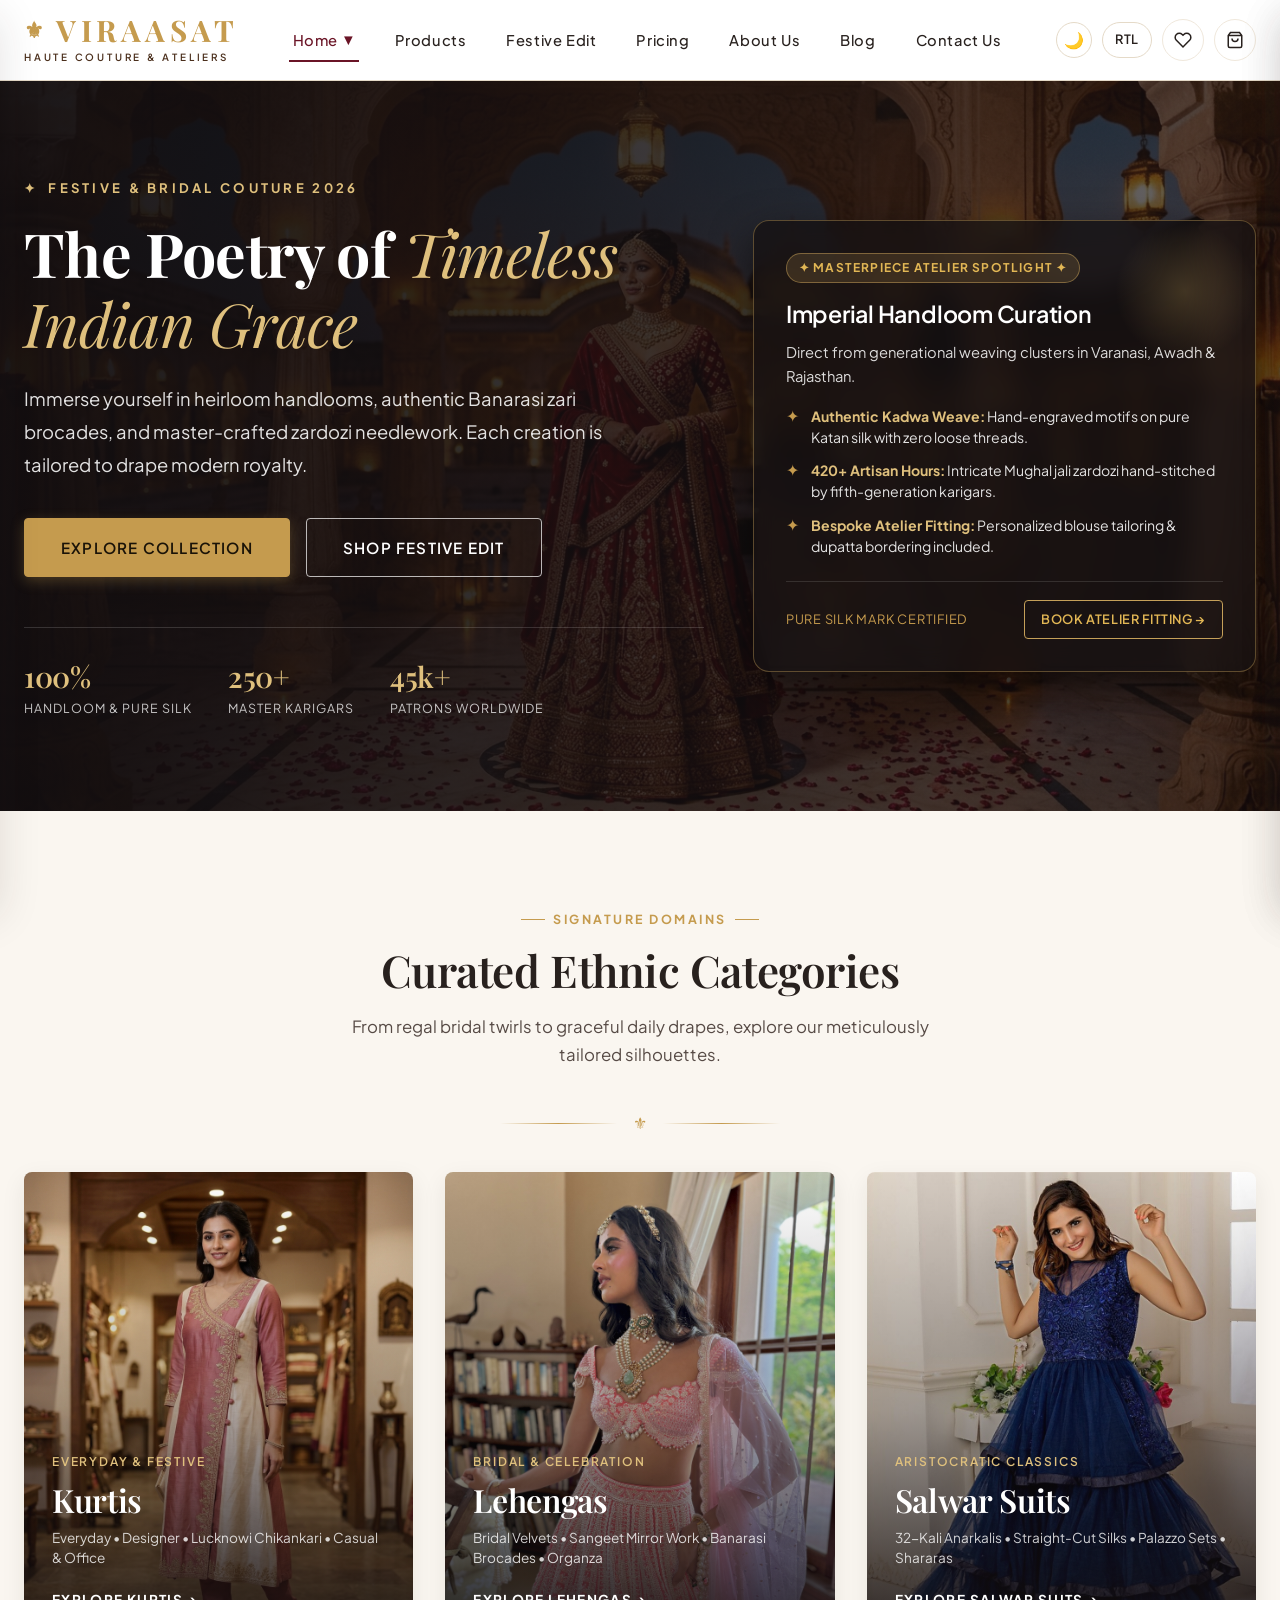
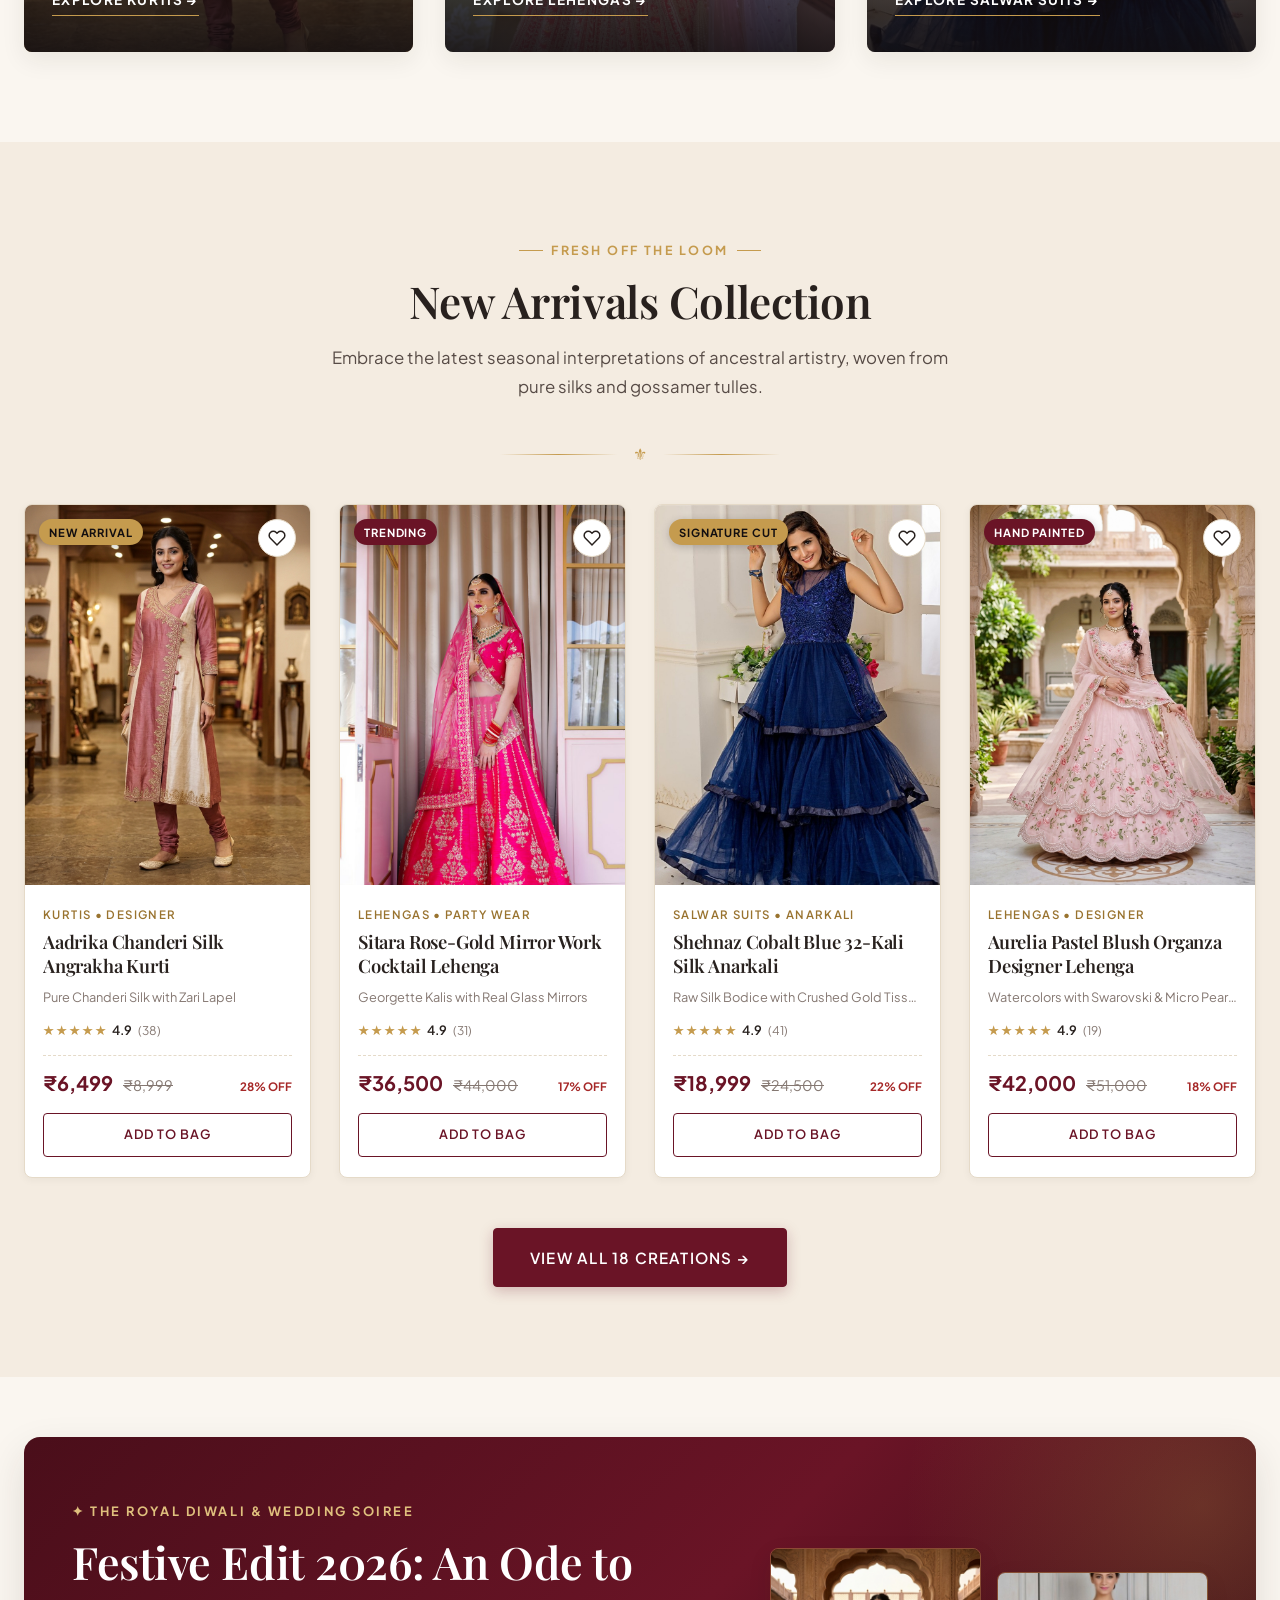
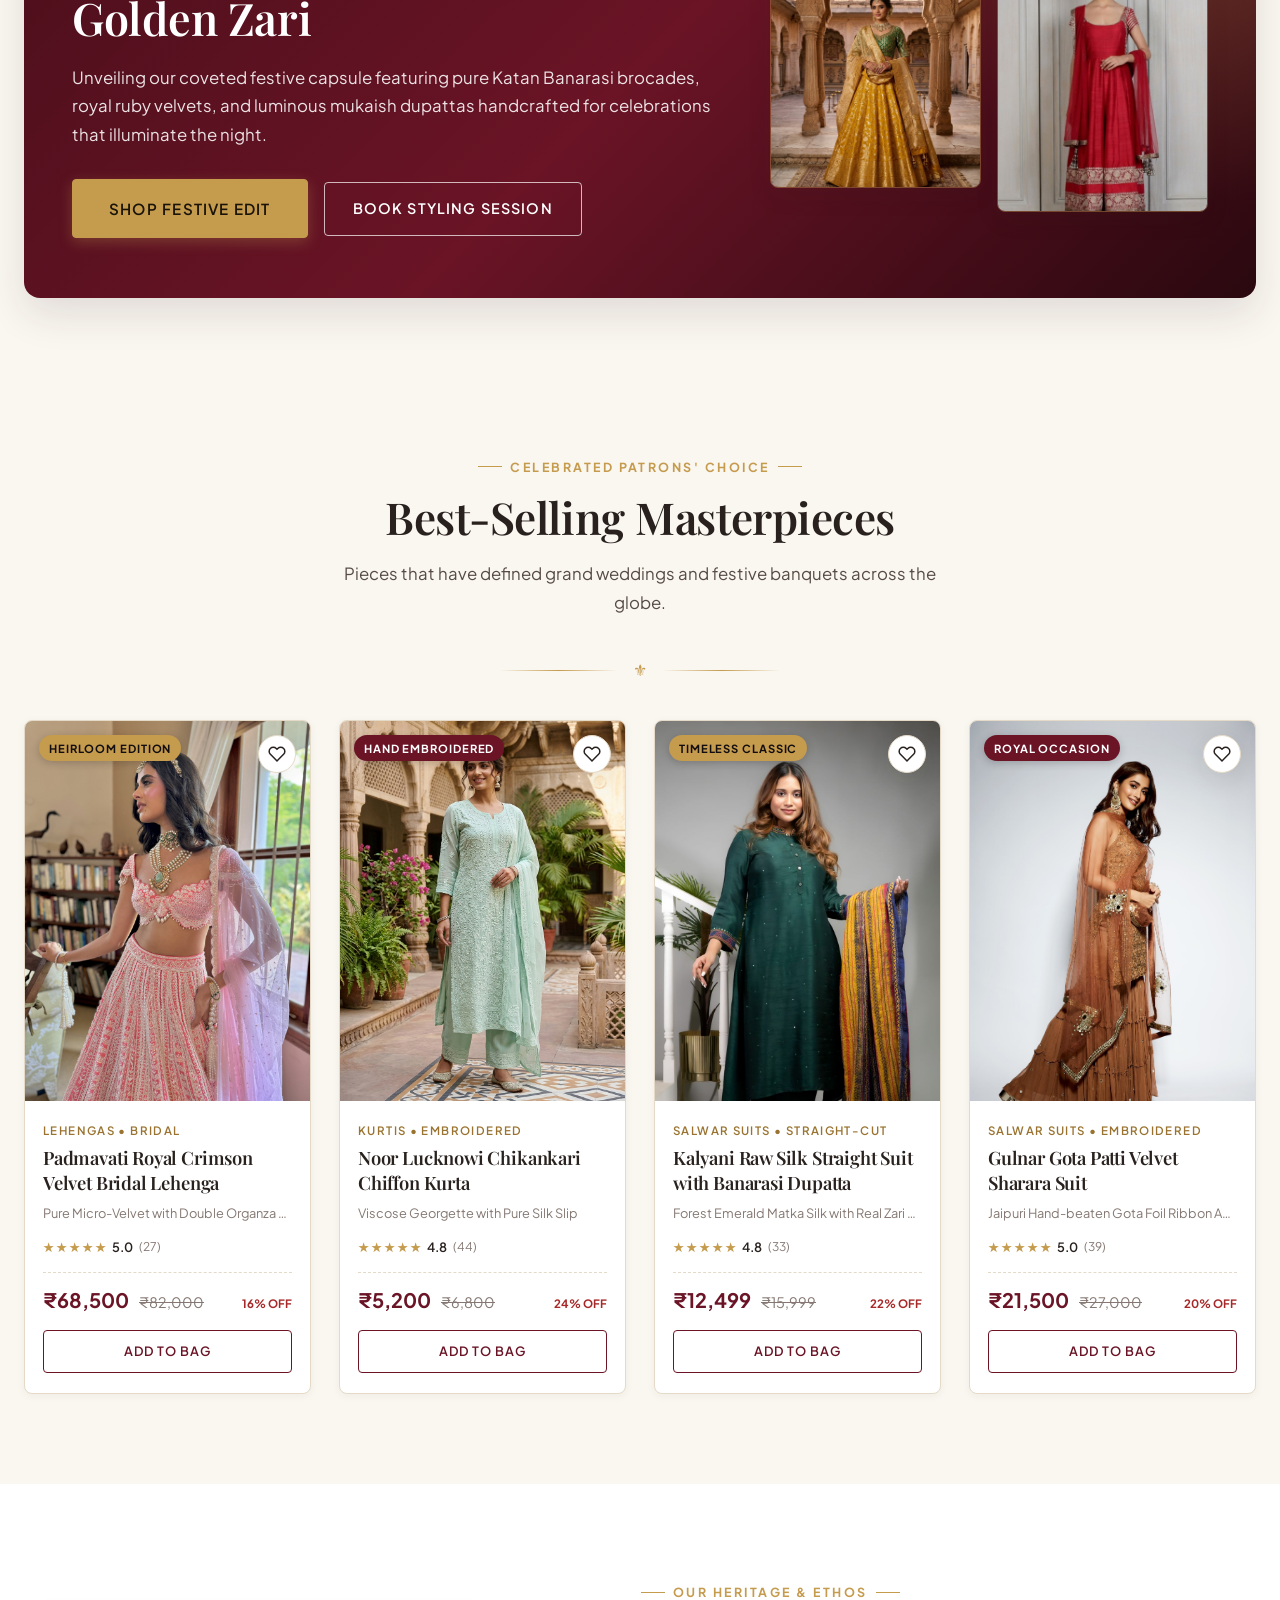
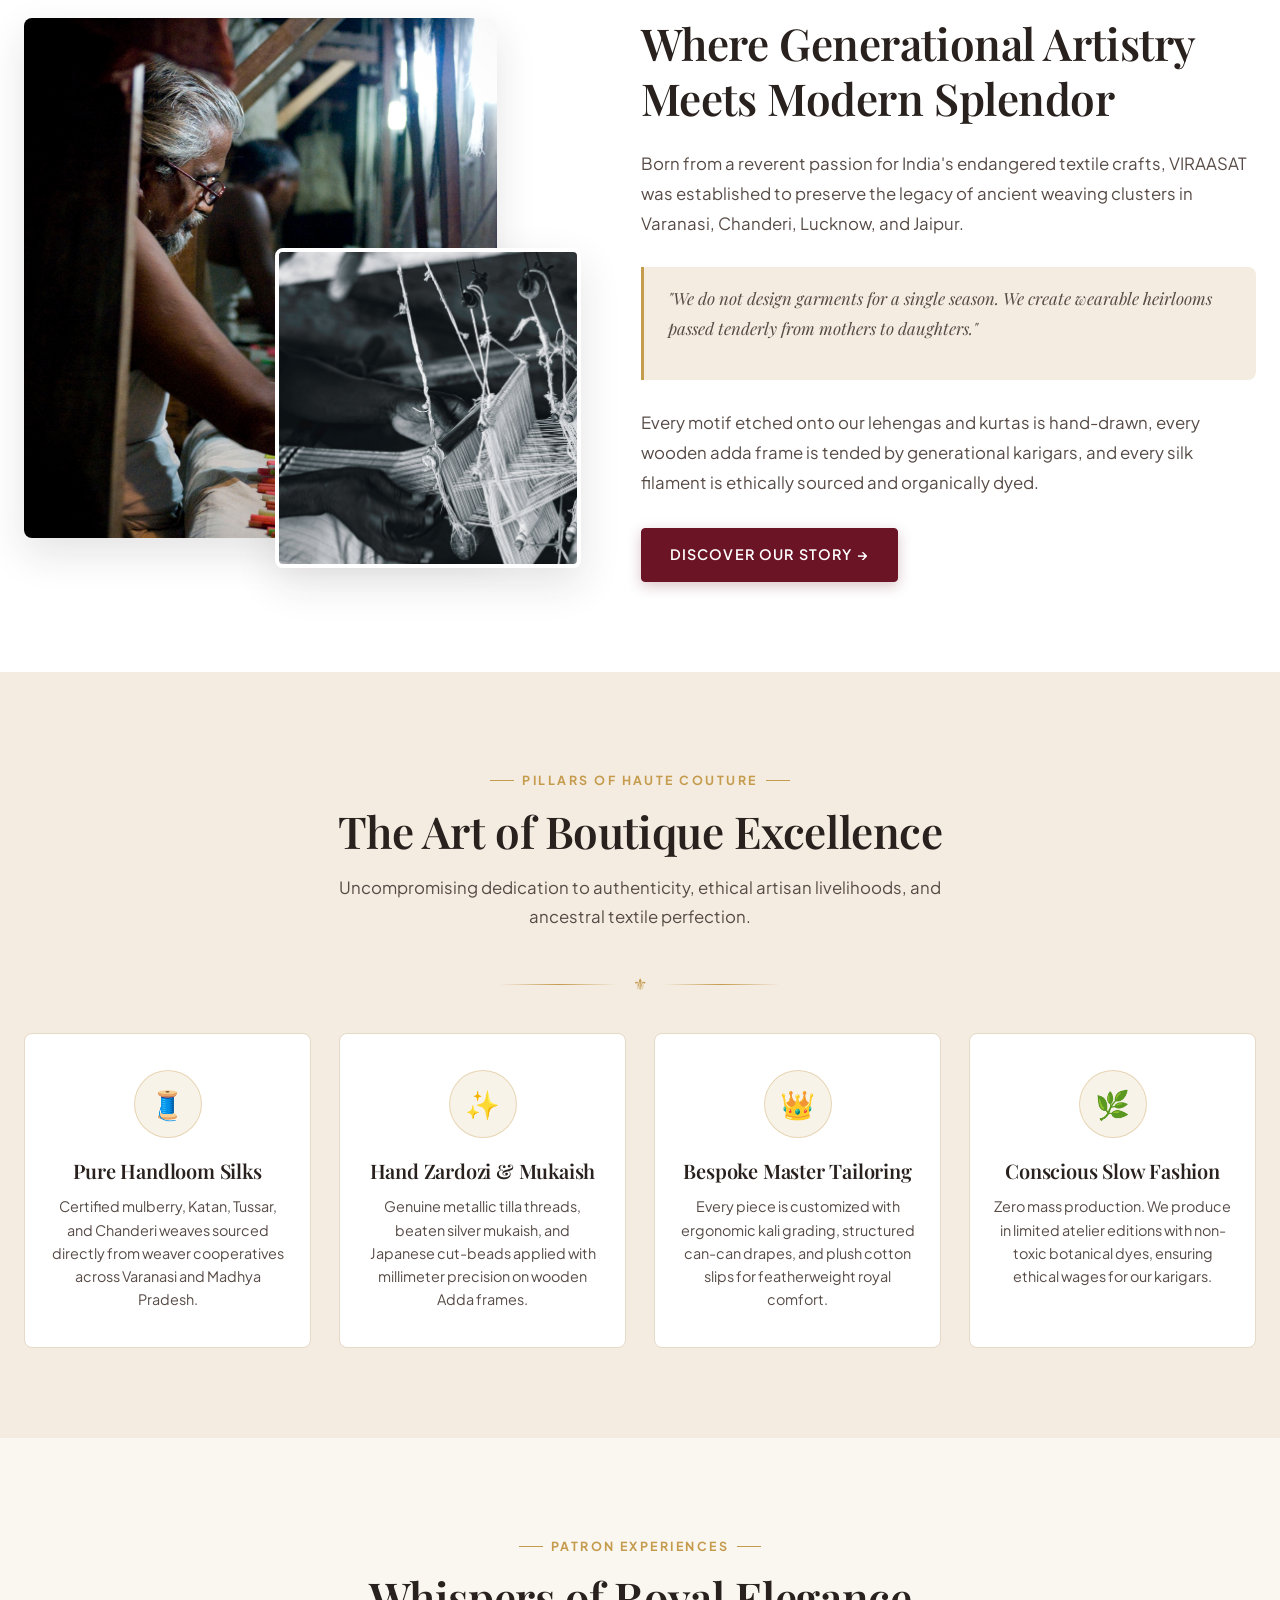
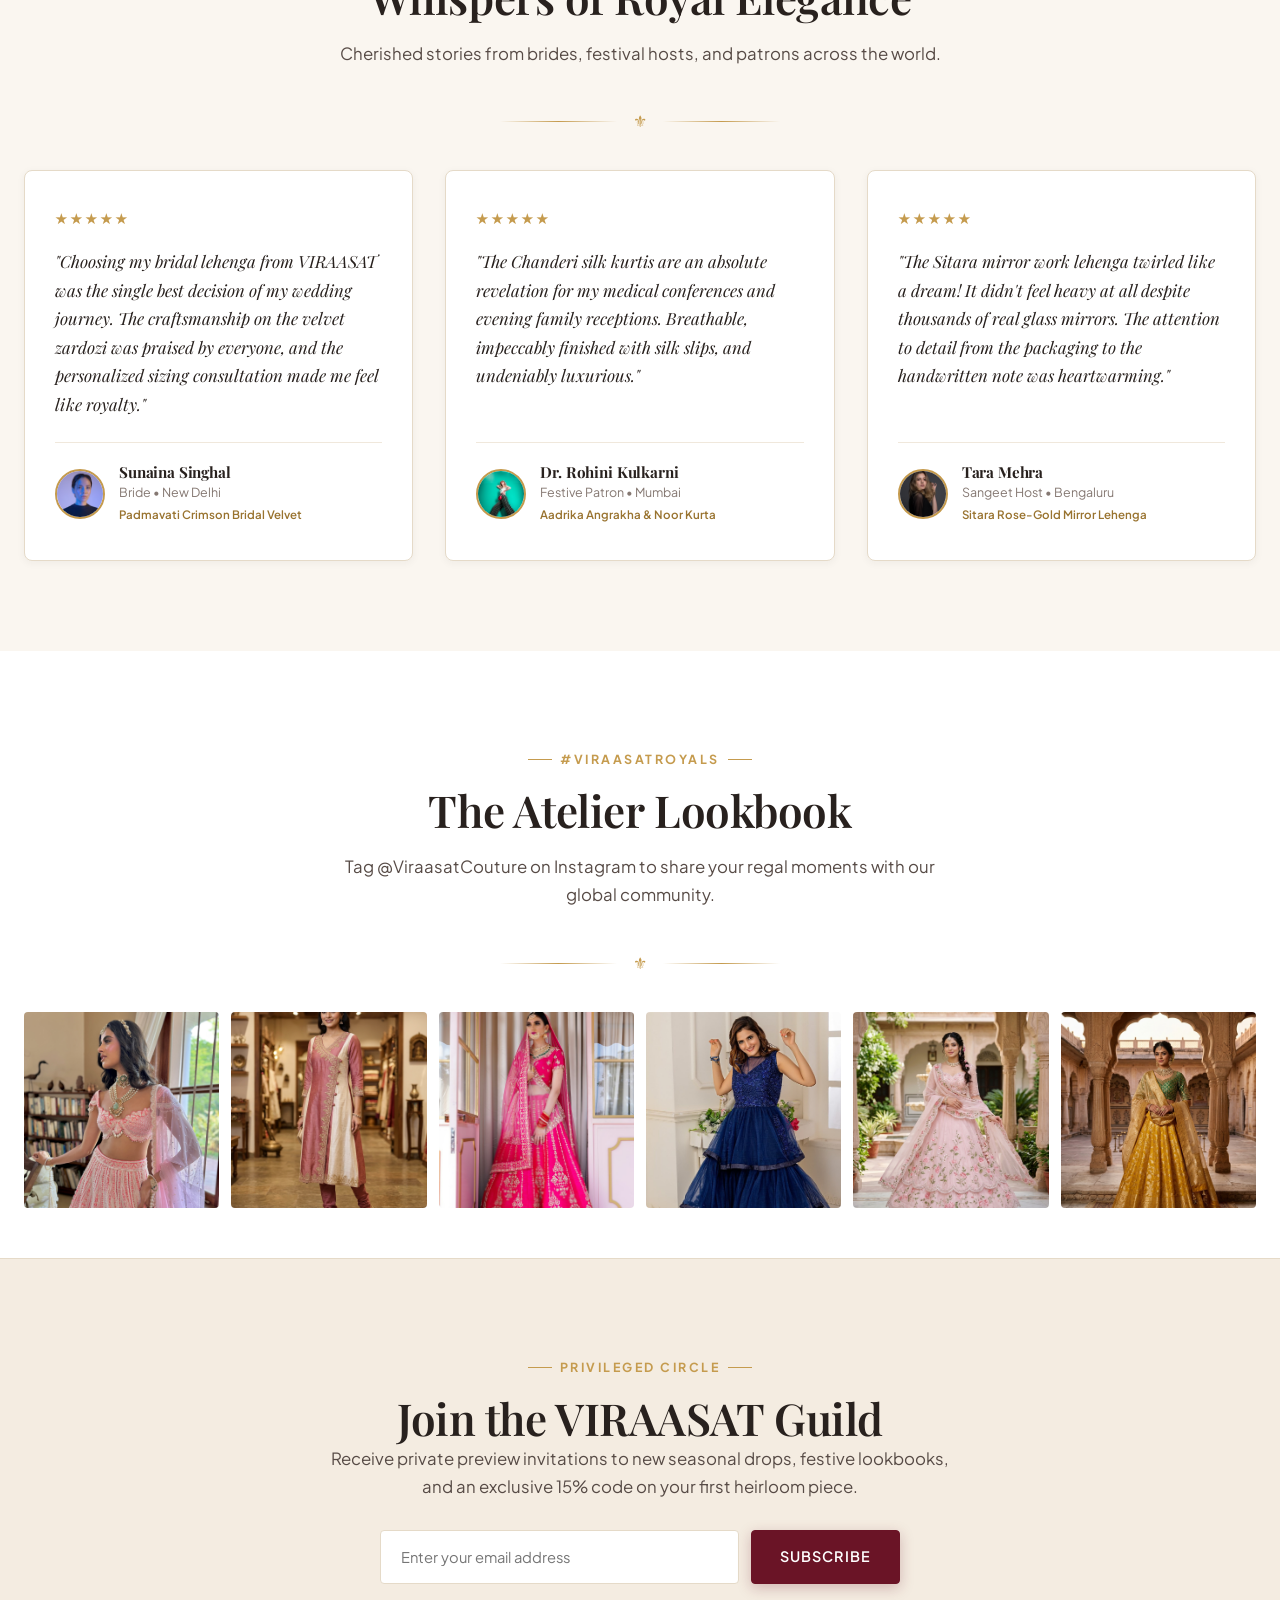
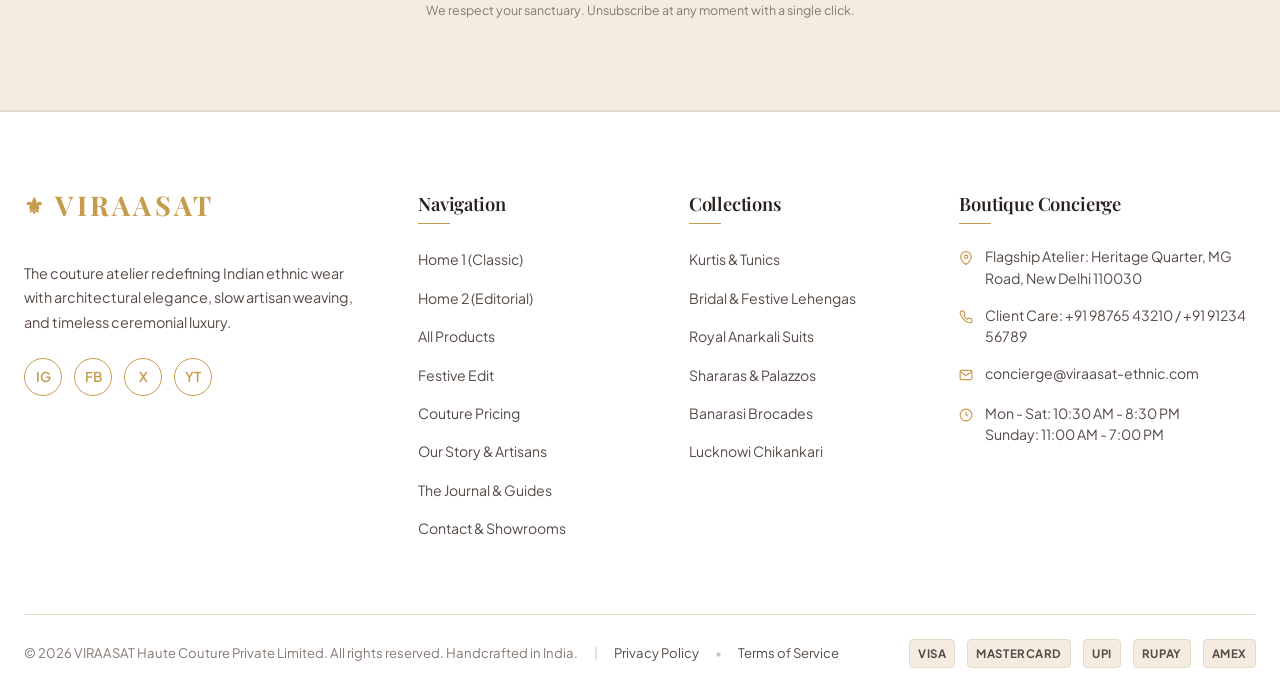
==== index.html @ 68622049 "Initial commit" ====
<!DOCTYPE html>
<html lang="en" dir="ltr" data-theme="light">
<head>
  <meta charset="UTF-8">
  <meta name="viewport" content="width=device-width, initial-scale=1.0">
  <meta name="description" content="VIRAASAT - Luxury Women's Ethnic Wear Boutique specializing in handcrafted lehengas, pure silk kurtis, and regal anarkali salwar suits.">
  <title>VIRAASAT | Haute Couture & Women's Ethnic Wear Boutique</title>
  <link rel="icon" type="image/svg+xml" href="images/favicon.svg">
  <link rel="stylesheet" href="css/style.css">
</head>
<body>

<!-- Main Navigation Header -->
  <header class="site-header">
    <div class="container">
      <nav class="navbar" aria-label="Main Navigation">
        <!-- Brand Logo -->
        <a href="index.html" class="brand-logo">
          <span class="brand-title"><span class="brand-symbol">⚜</span> VIRAASAT</span>
          <span class="brand-subtitle">Haute Couture &amp; Ateliers</span>
        </a>

        <!-- Main Navigation Links (Home is the ONLY dropdown) -->
        <ul class="nav-menu">
          <li class="nav-item dropdown">
            <a href="index.html" class="nav-link active">
              Home <span class="nav-chevron">▼</span>
            </a>
            <div class="nav-dropdown">
              <a href="index.html" class="dropdown-link active">
                <span>Home 1</span>
                <span class="dropdown-badge">Classic</span>
              </a>
              <a href="home-2.html" class="dropdown-link">
                <span>Home 2</span>
                <span class="dropdown-badge">Editorial</span>
              </a>
            </div>
          </li>
          <li class="nav-item">
            <a href="products.html" class="nav-link">Products</a>
          </li>
          <li class="nav-item">
            <a href="festive-edit.html" class="nav-link">Festive Edit</a>
          </li>
          <li class="nav-item">
            <a href="pricing.html" class="nav-link">Pricing</a>
          </li>
          <li class="nav-item">
            <a href="about.html" class="nav-link">About Us</a>
          </li>
          <li class="nav-item">
            <a href="blog.html" class="nav-link">Blog</a>
          </li>
          <li class="nav-item">
            <a href="contact.html" class="nav-link">Contact Us</a>
          </li>
        </ul>

        <!-- Header Action Utilities -->
        <div class="header-actions">
          <!-- Theme Toggle -->
          <button class="mode-toggle-btn" aria-label="Toggle Theme"><span>🌙</span></button>
          
          <!-- RTL Toggle -->
          <button class="rtl-toggle-btn" aria-label="Toggle Direction"><span class="btn-text">RTL</span></button>

          <!-- Search Icon Button -->

          <!-- Wishlist Icon Button with Badge -->
          <button class="action-btn wishlist-toggle-btn" aria-label="Wishlist">
            <svg width="18" height="18" viewBox="0 0 24 24" fill="none" stroke="currentColor" stroke-width="2">
              <path d="M20.84 4.61a5.5 5.5 0 0 0-7.78 0L12 5.67l-1.06-1.06a5.5 5.5 0 0 0-7.78 7.78l1.06 1.06L12 21.23l7.78-7.78 1.06-1.06a5.5 5.5 0 0 0 0-7.78z"></path>
            </svg>
            <span class="badge-count wishlist-badge" style="display:none;">0</span>
          </button>

          <!-- Shopping Bag Icon Button with Badge -->
          <button class="action-btn cart-toggle-btn" aria-label="Shopping Bag">
            <svg width="18" height="18" viewBox="0 0 24 24" fill="none" stroke="currentColor" stroke-width="2">
              <path d="M6 2L3 6v14a2 2 0 0 0 2 2h14a2 2 0 0 0 2-2V6l-3-4z"></path>
              <line x1="3" y1="6" x2="21" y2="6"></line>
              <path d="M16 10a4 4 0 0 1-8 0"></path>
            </svg>
            <span class="badge-count cart-badge" style="display:none;">0</span>
          </button>

          <!-- Mobile Hamburger Menu Button -->
          <button class="hamburger-btn" aria-label="Toggle Navigation Menu">
            <span></span>
            <span></span>
            <span></span>
          </button>
        </div>
      </nav>
    </div>

    <!-- Slide-Down Search Overlay -->
    <div class="search-overlay">
      <div class="container">
        <form class="search-form-inner">
          <span class="search-icon-inside">🔍</span>
          <input type="text" class="search-input-field" placeholder="Search kurtis, bridal lehengas, pure Banarasi silks, velvet suits..." aria-label="Search query">
          <button type="button" class="search-close-btn" aria-label="Close search">✕</button>
        </form>
      </div>
    </div>
  </header>

  <!-- Main Content -->
  <main>
    <!-- Section 1: Hero Section (Main Boutique Opulence) -->
    <section class="hero-home1">
      <img src="images/hero_boutique.jpg" alt="Royal Indian Ethnic Couture" class="hero-home1-bg">
      <div class="hero-home1-overlay"></div>
      
      <div class="container">
        <div class="hero-home1-grid">
          
          <!-- Left Column: Primary Headline & Actions -->
          <div class="hero-content-box">
            <div class="hero-subtitle-tag">
              <span>✦</span> Festive &amp; Bridal Couture 2026
            </div>
            <h1 class="hero-title">
              The Poetry of <em>Timeless Indian Grace</em>
            </h1>
            <p class="hero-description">
              Immerse yourself in heirloom handlooms, authentic Banarasi zari brocades, and master-crafted zardozi needlework. Each creation is tailored to drape modern royalty.
            </p>
            <div class="btn-group">
              <a href="products.html" class="btn btn-gold btn-lg">Explore Collection</a>
              <a href="festive-edit.html" class="btn btn-outline-white btn-lg">Shop Festive Edit</a>
            </div>

            <!-- Luxury Brand Stats Row -->
            <div class="hero-stats-row">
              <div class="hero-stat-item">
                <h4>100%</h4>
                <p>Handloom &amp; Pure Silk</p>
              </div>
              <div class="hero-stat-item">
                <h4>250+</h4>
                <p>Master Karigars</p>
              </div>
              <div class="hero-stat-item">
                <h4>45k+</h4>
                <p>Patrons Worldwide</p>
              </div>
            </div>
          </div>

          <!-- Right Column: Atelier Spotlight Showcase Card -->
          <div class="hero-spotlight-card">
            <span class="hero-spotlight-badge">✦ Masterpiece Atelier Spotlight ✦</span>
            <h3 class="hero-spotlight-title">Imperial Handloom Curation</h3>
            <p style="font-size:0.92rem; color:rgba(255,255,255,0.85); line-height:1.6; margin:0 0 16px;">
              Direct from generational weaving clusters in Varanasi, Awadh &amp; Rajasthan.
            </p>

            <div class="hero-spotlight-list">
              <div class="hero-spotlight-item">
                <span class="hero-spotlight-icon">✦</span>
                <div>
                  <strong style="color:var(--color-gold-light);">Authentic Kadwa Weave:</strong> Hand-engraved motifs on pure Katan silk with zero loose threads.
                </div>
              </div>
              <div class="hero-spotlight-item">
                <span class="hero-spotlight-icon">✦</span>
                <div>
                  <strong style="color:var(--color-gold-light);">420+ Artisan Hours:</strong> Intricate Mughal jali zardozi hand-stitched by fifth-generation karigars.
                </div>
              </div>
              <div class="hero-spotlight-item">
                <span class="hero-spotlight-icon">✦</span>
                <div>
                  <strong style="color:var(--color-gold-light);">Bespoke Atelier Fitting:</strong> Personalized blouse tailoring &amp; dupatta bordering included.
                </div>
              </div>
            </div>

            <div class="hero-spotlight-footer">
              <span style="font-size:0.8rem; letter-spacing:0.06em; text-transform:uppercase; color:var(--color-gold);">Pure Silk Mark Certified</span>
              <a href="contact.html" class="btn btn-outline-gold btn-sm">Book Atelier Fitting →</a>
            </div>
          </div>

        </div>
      </div>
    </section>

    <!-- Section 2: Featured Ethnic Wear Categories -->
    <section class="section-padding">
      <div class="container">
        <div class="text-center">
          <span class="section-tag">Signature Domains</span>
          <h2 class="section-title">Curated Ethnic Categories</h2>
          <p class="section-subtitle">
            From regal bridal twirls to graceful daily drapes, explore our meticulously tailored silhouettes.
          </p>
          <div class="gold-divider"><span class="gold-divider-icon">⚜</span></div>
        </div>

        <div class="category-grid">
          <!-- Category 1: Kurtis -->
          <div class="category-card">
            <img src="images/kurti_angrakha.jpg" alt="Boutique Designer Kurtis" class="category-card-img" loading="lazy">
            <div class="category-card-overlay">
              <span class="category-card-count">Everyday &amp; Festive</span>
              <h3 class="category-card-title">Kurtis</h3>
              <p class="category-card-subtypes">Everyday • Designer • Lucknowi Chikankari • Casual &amp; Office</p>
              <a href="products.html?category=kurtis" class="category-card-link">Explore Kurtis →</a>
            </div>
          </div>

          <!-- Category 2: Lehengas -->
          <div class="category-card">
            <img src="images/lehenga_crimson_bridal.jpg" alt="Royal Wedding & Party Lehengas" class="category-card-img" loading="lazy">
            <div class="category-card-overlay">
              <span class="category-card-count">Bridal &amp; Celebration</span>
              <h3 class="category-card-title">Lehengas</h3>
              <p class="category-card-subtypes">Bridal Velvets • Sangeet Mirror Work • Banarasi Brocades • Organza</p>
              <a href="products.html?category=lehengas" class="category-card-link">Explore Lehengas →</a>
            </div>
          </div>

          <!-- Category 3: Salwar Suits -->
          <div class="category-card">
            <img src="images/suit_anarkali_cobalt.jpg" alt="Anarkali and Palazzo Salwar Suits" class="category-card-img" loading="lazy">
            <div class="category-card-overlay">
              <span class="category-card-count">Aristocratic Classics</span>
              <h3 class="category-card-title">Salwar Suits</h3>
              <p class="category-card-subtypes">32-Kali Anarkalis • Straight-Cut Silks • Palazzo Sets • Shararas</p>
              <a href="products.html?category=suits" class="category-card-link">Explore Salwar Suits →</a>
            </div>
          </div>
        </div>
      </div>
    </section>

    <!-- Section 3: New Arrivals Showcase -->
    <section class="section-padding" style="background-color: var(--bg-secondary);">
      <div class="container">
        <div class="text-center">
          <span class="section-tag">Fresh Off The Loom</span>
          <h2 class="section-title">New Arrivals Collection</h2>
          <p class="section-subtitle">
            Embrace the latest seasonal interpretations of ancestral artistry, woven from pure silks and gossamer tulles.
          </p>
          <div class="gold-divider"><span class="gold-divider-icon">⚜</span></div>
        </div>

        <div class="products-grid">
          <!-- Card 1 -->
          <article class="product-card">
            <div class="product-thumb-wrapper">
              <img src="images/kurti_angrakha.jpg" alt="Aadrika Chanderi Angrakha Kurti" class="product-thumb-img" loading="lazy">
              <span class="product-badge gold">New Arrival</span>
              <div class="product-actions-floating">
                <button class="product-action-icon wishlist-trigger-btn" data-id="kurti-01" onclick="toggleWishlist('kurti-01')" aria-label="Save to Wishlist">
                  <svg width="18" height="18" viewBox="0 0 24 24" fill="none" stroke="currentColor" stroke-width="2">
                    <path d="M20.84 4.61a5.5 5.5 0 0 0-7.78 0L12 5.67l-1.06-1.06a5.5 5.5 0 0 0-7.78 7.78l1.06 1.06L12 21.23l7.78-7.78 1.06-1.06a5.5 5.5 0 0 0 0-7.78z"></path>
                  </svg>
                </button>
              </div>
              <button class="product-quick-view-btn" onclick="openQuickView('kurti-01')">Quick View</button>
            </div>
            <div class="product-info-box">
              <div class="product-category-label">Kurtis • Designer</div>
              <h3 class="product-title">Aadrika Chanderi Silk Angrakha Kurti</h3>
              <div class="product-fabric-hint">Pure Chanderi Silk with Zari Lapel</div>
              <div class="product-rating-row">
                <span>★ ★ ★ ★ ★</span>
                <span style="font-weight:600; color:var(--color-text);">4.9</span>
                <span class="product-reviews-num">(38)</span>
              </div>
              <div class="product-price-row">
                <span class="product-price-current">₹6,499</span>
                <span class="product-price-original">₹8,999</span>
                <span class="product-discount-tag">28% OFF</span>
              </div>
              <button class="btn btn-outline product-add-cart-btn" onclick="addToCart('kurti-01', 'M')">Add to Bag</button>
            </div>
          </article>

          <!-- Card 2 -->
          <article class="product-card">
            <div class="product-thumb-wrapper">
              <img src="images/lehenga_mirror_sangeet.jpg" alt="Sitara Rose-Gold Mirror Work Lehenga" class="product-thumb-img" loading="lazy">
              <span class="product-badge">Trending</span>
              <div class="product-actions-floating">
                <button class="product-action-icon wishlist-trigger-btn" data-id="lehenga-02" onclick="toggleWishlist('lehenga-02')" aria-label="Save to Wishlist">
                  <svg width="18" height="18" viewBox="0 0 24 24" fill="none" stroke="currentColor" stroke-width="2">
                    <path d="M20.84 4.61a5.5 5.5 0 0 0-7.78 0L12 5.67l-1.06-1.06a5.5 5.5 0 0 0-7.78 7.78l1.06 1.06L12 21.23l7.78-7.78 1.06-1.06a5.5 5.5 0 0 0 0-7.78z"></path>
                  </svg>
                </button>
              </div>
              <button class="product-quick-view-btn" onclick="openQuickView('lehenga-02')">Quick View</button>
            </div>
            <div class="product-info-box">
              <div class="product-category-label">Lehengas • Party Wear</div>
              <h3 class="product-title">Sitara Rose-Gold Mirror Work Cocktail Lehenga</h3>
              <div class="product-fabric-hint">Georgette Kalis with Real Glass Mirrors</div>
              <div class="product-rating-row">
                <span>★ ★ ★ ★ ★</span>
                <span style="font-weight:600; color:var(--color-text);">4.9</span>
                <span class="product-reviews-num">(31)</span>
              </div>
              <div class="product-price-row">
                <span class="product-price-current">₹36,500</span>
                <span class="product-price-original">₹44,000</span>
                <span class="product-discount-tag">17% OFF</span>
              </div>
              <button class="btn btn-outline product-add-cart-btn" onclick="addToCart('lehenga-02', 'M')">Add to Bag</button>
            </div>
          </article>

          <!-- Card 3 -->
          <article class="product-card">
            <div class="product-thumb-wrapper">
              <img src="images/suit_anarkali_cobalt.jpg" alt="Shehnaz Royal Cobalt Blue Anarkali" class="product-thumb-img" loading="lazy">
              <span class="product-badge gold">Signature Cut</span>
              <div class="product-actions-floating">
                <button class="product-action-icon wishlist-trigger-btn" data-id="suit-01" onclick="toggleWishlist('suit-01')" aria-label="Save to Wishlist">
                  <svg width="18" height="18" viewBox="0 0 24 24" fill="none" stroke="currentColor" stroke-width="2">
                    <path d="M20.84 4.61a5.5 5.5 0 0 0-7.78 0L12 5.67l-1.06-1.06a5.5 5.5 0 0 0-7.78 7.78l1.06 1.06L12 21.23l7.78-7.78 1.06-1.06a5.5 5.5 0 0 0 0-7.78z"></path>
                  </svg>
                </button>
              </div>
              <button class="product-quick-view-btn" onclick="openQuickView('suit-01')">Quick View</button>
            </div>
            <div class="product-info-box">
              <div class="product-category-label">Salwar Suits • Anarkali</div>
              <h3 class="product-title">Shehnaz Cobalt Blue 32-Kali Silk Anarkali</h3>
              <div class="product-fabric-hint">Raw Silk Bodice with Crushed Gold Tissue Veil</div>
              <div class="product-rating-row">
                <span>★ ★ ★ ★ ★</span>
                <span style="font-weight:600; color:var(--color-text);">4.9</span>
                <span class="product-reviews-num">(41)</span>
              </div>
              <div class="product-price-row">
                <span class="product-price-current">₹18,999</span>
                <span class="product-price-original">₹24,500</span>
                <span class="product-discount-tag">22% OFF</span>
              </div>
              <button class="btn btn-outline product-add-cart-btn" onclick="addToCart('suit-01', 'M')">Add to Bag</button>
            </div>
          </article>

          <!-- Card 4 -->
          <article class="product-card">
            <div class="product-thumb-wrapper">
              <img src="images/lehenga_pastel_blush.jpg" alt="Aurelia Pastel Blush Organza Lehenga" class="product-thumb-img" loading="lazy">
              <span class="product-badge">Hand Painted</span>
              <div class="product-actions-floating">
                <button class="product-action-icon wishlist-trigger-btn" data-id="lehenga-04" onclick="toggleWishlist('lehenga-04')" aria-label="Save to Wishlist">
                  <svg width="18" height="18" viewBox="0 0 24 24" fill="none" stroke="currentColor" stroke-width="2">
                    <path d="M20.84 4.61a5.5 5.5 0 0 0-7.78 0L12 5.67l-1.06-1.06a5.5 5.5 0 0 0-7.78 7.78l1.06 1.06L12 21.23l7.78-7.78 1.06-1.06a5.5 5.5 0 0 0 0-7.78z"></path>
                  </svg>
                </button>
              </div>
              <button class="product-quick-view-btn" onclick="openQuickView('lehenga-04')">Quick View</button>
            </div>
            <div class="product-info-box">
              <div class="product-category-label">Lehengas • Designer</div>
              <h3 class="product-title">Aurelia Pastel Blush Organza Designer Lehenga</h3>
              <div class="product-fabric-hint">Watercolors with Swarovski &amp; Micro Pearls</div>
              <div class="product-rating-row">
                <span>★ ★ ★ ★ ★</span>
                <span style="font-weight:600; color:var(--color-text);">4.9</span>
                <span class="product-reviews-num">(19)</span>
              </div>
              <div class="product-price-row">
                <span class="product-price-current">₹42,000</span>
                <span class="product-price-original">₹51,000</span>
                <span class="product-discount-tag">18% OFF</span>
              </div>
              <button class="btn btn-outline product-add-cart-btn" onclick="addToCart('lehenga-04', 'M')">Add to Bag</button>
            </div>
          </article>
        </div>

        <div class="text-center" style="margin-top: 50px;">
          <a href="products.html" class="btn btn-primary btn-lg">View All 18 Creations →</a>
        </div>
      </div>
    </section>

    <!-- Section 4: Festive Promotional Showcase Banner -->
    <section class="container">
      <div class="festive-promo-banner">
        <div class="festive-promo-grid">
          <div>
            <span class="festive-promo-tag">✦ The Royal Diwali &amp; Wedding Soiree</span>
            <h2 class="festive-promo-title">Festive Edit 2026: An Ode to Golden Zari</h2>
            <p class="festive-promo-desc">
              Unveiling our coveted festive capsule featuring pure Katan Banarasi brocades, royal ruby velvets, and luminous mukaish dupattas handcrafted for celebrations that illuminate the night.
            </p>
            <div class="btn-group">
              <a href="festive-edit.html" class="btn btn-gold btn-lg">Shop Festive Edit</a>
              <a href="contact.html" class="btn btn-outline-white">Book Styling Session</a>
            </div>
          </div>
          <div class="festive-promo-img-collage">
            <img src="images/lehenga_banarasi_mustard.jpg" alt="Festive Banarasi Brocade" class="festive-promo-thumb" loading="lazy">
            <img src="images/suit_anarkali_ruby.jpg" alt="Festive Royal Ruby Ensemble" class="festive-promo-thumb" loading="lazy">
          </div>
        </div>
      </div>
    </section>

    <!-- Section 5: Best-Selling Products Grid -->
    <section class="section-padding">
      <div class="container">
        <div class="text-center">
          <span class="section-tag">Celebrated Patrons' Choice</span>
          <h2 class="section-title">Best-Selling Masterpieces</h2>
          <p class="section-subtitle">
            Pieces that have defined grand weddings and festive banquets across the globe.
          </p>
          <div class="gold-divider"><span class="gold-divider-icon">⚜</span></div>
        </div>

        <div class="products-grid">
          <!-- Bestseller 1: Bridal Velvet -->
          <article class="product-card">
            <div class="product-thumb-wrapper">
              <img src="images/lehenga_crimson_bridal.jpg" alt="Padmavati Royal Crimson Velvet Bridal Lehenga" class="product-thumb-img" loading="lazy">
              <span class="product-badge gold">Heirloom Edition</span>
              <div class="product-actions-floating">
                <button class="product-action-icon wishlist-trigger-btn" data-id="lehenga-01" onclick="toggleWishlist('lehenga-01')" aria-label="Save to Wishlist">
                  <svg width="18" height="18" viewBox="0 0 24 24" fill="none" stroke="currentColor" stroke-width="2">
                    <path d="M20.84 4.61a5.5 5.5 0 0 0-7.78 0L12 5.67l-1.06-1.06a5.5 5.5 0 0 0-7.78 7.78l1.06 1.06L12 21.23l7.78-7.78 1.06-1.06a5.5 5.5 0 0 0 0-7.78z"></path>
                  </svg>
                </button>
              </div>
              <button class="product-quick-view-btn" onclick="openQuickView('lehenga-01')">Quick View</button>
            </div>
            <div class="product-info-box">
              <div class="product-category-label">Lehengas • Bridal</div>
              <h3 class="product-title">Padmavati Royal Crimson Velvet Bridal Lehenga</h3>
              <div class="product-fabric-hint">Pure Micro-Velvet with Double Organza Dupattas</div>
              <div class="product-rating-row">
                <span>★ ★ ★ ★ ★</span>
                <span style="font-weight:600; color:var(--color-text);">5.0</span>
                <span class="product-reviews-num">(27)</span>
              </div>
              <div class="product-price-row">
                <span class="product-price-current">₹68,500</span>
                <span class="product-price-original">₹82,000</span>
                <span class="product-discount-tag">16% OFF</span>
              </div>
              <button class="btn btn-outline product-add-cart-btn" onclick="addToCart('lehenga-01', 'Custom Fit')">Add to Bag</button>
            </div>
          </article>

          <!-- Bestseller 2: Chikankari Kurta -->
          <article class="product-card">
            <div class="product-thumb-wrapper">
              <img src="images/kurti_chikankari.jpg" alt="Noor Lucknowi Chikankari Chiffon Kurta" class="product-thumb-img" loading="lazy">
              <span class="product-badge">Hand Embroidered</span>
              <div class="product-actions-floating">
                <button class="product-action-icon wishlist-trigger-btn" data-id="kurti-02" onclick="toggleWishlist('kurti-02')" aria-label="Save to Wishlist">
                  <svg width="18" height="18" viewBox="0 0 24 24" fill="none" stroke="currentColor" stroke-width="2">
                    <path d="M20.84 4.61a5.5 5.5 0 0 0-7.78 0L12 5.67l-1.06-1.06a5.5 5.5 0 0 0-7.78 7.78l1.06 1.06L12 21.23l7.78-7.78 1.06-1.06a5.5 5.5 0 0 0 0-7.78z"></path>
                  </svg>
                </button>
              </div>
              <button class="product-quick-view-btn" onclick="openQuickView('kurti-02')">Quick View</button>
            </div>
            <div class="product-info-box">
              <div class="product-category-label">Kurtis • Embroidered</div>
              <h3 class="product-title">Noor Lucknowi Chikankari Chiffon Kurta</h3>
              <div class="product-fabric-hint">Viscose Georgette with Pure Silk Slip</div>
              <div class="product-rating-row">
                <span>★ ★ ★ ★ ★</span>
                <span style="font-weight:600; color:var(--color-text);">4.8</span>
                <span class="product-reviews-num">(44)</span>
              </div>
              <div class="product-price-row">
                <span class="product-price-current">₹5,200</span>
                <span class="product-price-original">₹6,800</span>
                <span class="product-discount-tag">24% OFF</span>
              </div>
              <button class="btn btn-outline product-add-cart-btn" onclick="addToCart('kurti-02', 'M')">Add to Bag</button>
            </div>
          </article>

          <!-- Bestseller 3: Banarasi Straight Suit -->
          <article class="product-card">
            <div class="product-thumb-wrapper">
              <img src="images/suit_straight_emerald.jpg" alt="Kalyani Raw Silk Straight Suit" class="product-thumb-img" loading="lazy">
              <span class="product-badge gold">Timeless Classic</span>
              <div class="product-actions-floating">
                <button class="product-action-icon wishlist-trigger-btn" data-id="suit-02" onclick="toggleWishlist('suit-02')" aria-label="Save to Wishlist">
                  <svg width="18" height="18" viewBox="0 0 24 24" fill="none" stroke="currentColor" stroke-width="2">
                    <path d="M20.84 4.61a5.5 5.5 0 0 0-7.78 0L12 5.67l-1.06-1.06a5.5 5.5 0 0 0-7.78 7.78l1.06 1.06L12 21.23l7.78-7.78 1.06-1.06a5.5 5.5 0 0 0 0-7.78z"></path>
                  </svg>
                </button>
              </div>
              <button class="product-quick-view-btn" onclick="openQuickView('suit-02')">Quick View</button>
            </div>
            <div class="product-info-box">
              <div class="product-category-label">Salwar Suits • Straight-cut</div>
              <h3 class="product-title">Kalyani Raw Silk Straight Suit with Banarasi Dupatta</h3>
              <div class="product-fabric-hint">Forest Emerald Matka Silk with Real Zari Paisleys</div>
              <div class="product-rating-row">
                <span>★ ★ ★ ★ ★</span>
                <span style="font-weight:600; color:var(--color-text);">4.8</span>
                <span class="product-reviews-num">(33)</span>
              </div>
              <div class="product-price-row">
                <span class="product-price-current">₹12,499</span>
                <span class="product-price-original">₹15,999</span>
                <span class="product-discount-tag">22% OFF</span>
              </div>
              <button class="btn btn-outline product-add-cart-btn" onclick="addToCart('suit-02', 'M')">Add to Bag</button>
            </div>
          </article>

          <!-- Bestseller 4: Velvet Sharara -->
          <article class="product-card">
            <div class="product-thumb-wrapper">
              <img src="images/suit_sharara_plum.jpg" alt="Gulnar Gota Patti Velvet Sharara Suit" class="product-thumb-img" loading="lazy">
              <span class="product-badge">Royal Occasion</span>
              <div class="product-actions-floating">
                <button class="product-action-icon wishlist-trigger-btn" data-id="suit-04" onclick="toggleWishlist('suit-04')" aria-label="Save to Wishlist">
                  <svg width="18" height="18" viewBox="0 0 24 24" fill="none" stroke="currentColor" stroke-width="2">
                    <path d="M20.84 4.61a5.5 5.5 0 0 0-7.78 0L12 5.67l-1.06-1.06a5.5 5.5 0 0 0-7.78 7.78l1.06 1.06L12 21.23l7.78-7.78 1.06-1.06a5.5 5.5 0 0 0 0-7.78z"></path>
                  </svg>
                </button>
              </div>
              <button class="product-quick-view-btn" onclick="openQuickView('suit-04')">Quick View</button>
            </div>
            <div class="product-info-box">
              <div class="product-category-label">Salwar Suits • Embroidered</div>
              <h3 class="product-title">Gulnar Gota Patti Velvet Sharara Suit</h3>
              <div class="product-fabric-hint">Jaipuri Hand-beaten Gota Foil Ribbon Applique</div>
              <div class="product-rating-row">
                <span>★ ★ ★ ★ ★</span>
                <span style="font-weight:600; color:var(--color-text);">5.0</span>
                <span class="product-reviews-num">(39)</span>
              </div>
              <div class="product-price-row">
                <span class="product-price-current">₹21,500</span>
                <span class="product-price-original">₹27,000</span>
                <span class="product-discount-tag">20% OFF</span>
              </div>
              <button class="btn btn-outline product-add-cart-btn" onclick="addToCart('suit-04', 'M')">Add to Bag</button>
            </div>
          </article>
        </div>
      </div>
    </section>

    <!-- Section 6: Brand Story Preview -->
    <section class="section-padding brand-story-section">
      <div class="container">
        <div class="brand-story-grid">
          <div class="brand-story-images">
            <img src="images/home1_heritage_artistry.jpg" alt="Generational Karigar Needlework Artistry" class="brand-story-img-main" loading="lazy">
            <img src="images/home1_heritage_loom.jpg" alt="Traditional Indian Silk Handloom" class="brand-story-img-float" loading="lazy">
          </div>
          <div class="brand-story-text-box">
            <span class="section-tag">Our Heritage &amp; Ethos</span>
            <h2>Where Generational Artistry Meets Modern Splendor</h2>
            <p>
              Born from a reverent passion for India's endangered textile crafts, VIRAASAT was established to preserve the legacy of ancient weaving clusters in Varanasi, Chanderi, Lucknow, and Jaipur.
            </p>
            <div class="brand-quote-box">
              <p class="brand-quote-text">
                "We do not design garments for a single season. We create wearable heirlooms passed tenderly from mothers to daughters."
              </p>
            </div>
            <p>
              Every motif etched onto our lehengas and kurtas is hand-drawn, every wooden adda frame is tended by generational karigars, and every silk filament is ethically sourced and organically dyed.
            </p>
            <div style="margin-top: 30px;">
              <a href="about.html" class="btn btn-primary">Discover Our Story →</a>
            </div>
          </div>
        </div>
      </div>
    </section>

    <!-- Section 7: Craftsmanship and Quality Highlights -->
    <section class="section-padding" style="background-color: var(--bg-secondary);">
      <div class="container">
        <div class="text-center">
          <span class="section-tag">Pillars of Haute Couture</span>
          <h2 class="section-title">The Art of Boutique Excellence</h2>
          <p class="section-subtitle">
            Uncompromising dedication to authenticity, ethical artisan livelihoods, and ancestral textile perfection.
          </p>
          <div class="gold-divider"><span class="gold-divider-icon">⚜</span></div>
        </div>

        <div class="craft-grid">
          <div class="craft-card">
            <div class="craft-icon-circle">🧵</div>
            <h3>Pure Handloom Silks</h3>
            <p>Certified mulberry, Katan, Tussar, and Chanderi weaves sourced directly from weaver cooperatives across Varanasi and Madhya Pradesh.</p>
          </div>
          <div class="craft-card">
            <div class="craft-icon-circle">✨</div>
            <h3>Hand Zardozi &amp; Mukaish</h3>
            <p>Genuine metallic tilla threads, beaten silver mukaish, and Japanese cut-beads applied with millimeter precision on wooden Adda frames.</p>
          </div>
          <div class="craft-card">
            <div class="craft-icon-circle">👑</div>
            <h3>Bespoke Master Tailoring</h3>
            <p>Every piece is customized with ergonomic kali grading, structured can-can drapes, and plush cotton slips for featherweight royal comfort.</p>
          </div>
          <div class="craft-card">
            <div class="craft-icon-circle">🌿</div>
            <h3>Conscious Slow Fashion</h3>
            <p>Zero mass production. We produce in limited atelier editions with non-toxic botanical dyes, ensuring ethical wages for our karigars.</p>
          </div>
        </div>
      </div>
    </section>

    <!-- Section 8: Customer Testimonials -->
    <section class="section-padding">
      <div class="container">
        <div class="text-center">
          <span class="section-tag">Patron Experiences</span>
          <h2 class="section-title">Whispers of Royal Elegance</h2>
          <p class="section-subtitle">
            Cherished stories from brides, festival hosts, and patrons across the world.
          </p>
          <div class="gold-divider"><span class="gold-divider-icon">⚜</span></div>
        </div>

        <div class="testimonials-grid">
          <div class="testimonial-card">
            <div class="testimonial-rating">★ ★ ★ ★ ★</div>
            <p class="testimonial-quote">
              "Choosing my bridal lehenga from VIRAASAT was the single best decision of my wedding journey. The craftsmanship on the velvet zardozi was praised by everyone, and the personalized sizing consultation made me feel like royalty."
            </p>
            <div class="testimonial-author-row">
              <img src="images/avatar_1.jpg" alt="Sunaina Singhal" class="testimonial-avatar" loading="lazy">
              <div>
                <h4 class="testimonial-name">Sunaina Singhal</h4>
                <div class="testimonial-role">Bride • New Delhi</div>
                <div class="testimonial-outfit">Padmavati Crimson Bridal Velvet</div>
              </div>
            </div>
          </div>

          <div class="testimonial-card">
            <div class="testimonial-rating">★ ★ ★ ★ ★</div>
            <p class="testimonial-quote">
              "The Chanderi silk kurtis are an absolute revelation for my medical conferences and evening family receptions. Breathable, impeccably finished with silk slips, and undeniably luxurious."
            </p>
            <div class="testimonial-author-row">
              <img src="images/avatar_2.jpg" alt="Dr. Rohini Kulkarni" class="testimonial-avatar" loading="lazy">
              <div>
                <h4 class="testimonial-name">Dr. Rohini Kulkarni</h4>
                <div class="testimonial-role">Festive Patron • Mumbai</div>
                <div class="testimonial-outfit">Aadrika Angrakha &amp; Noor Kurta</div>
              </div>
            </div>
          </div>

          <div class="testimonial-card">
            <div class="testimonial-rating">★ ★ ★ ★ ★</div>
            <p class="testimonial-quote">
              "The Sitara mirror work lehenga twirled like a dream! It didn't feel heavy at all despite thousands of real glass mirrors. The attention to detail from the packaging to the handwritten note was heartwarming."
            </p>
            <div class="testimonial-author-row">
              <img src="images/avatar_3.jpg" alt="Tara Mehra" class="testimonial-avatar" loading="lazy">
              <div>
                <h4 class="testimonial-name">Tara Mehra</h4>
                <div class="testimonial-role">Sangeet Host • Bengaluru</div>
                <div class="testimonial-outfit">Sitara Rose-Gold Mirror Lehenga</div>
              </div>
            </div>
          </div>
        </div>
      </div>
    </section>

    <!-- Section 9: Instagram-Inspired Fashion Gallery -->
    <section class="section-padding" style="background-color: var(--bg-surface); padding-bottom: 50px;">
      <div class="container">
        <div class="text-center">
          <span class="section-tag">#ViraasatRoyals</span>
          <h2 class="section-title">The Atelier Lookbook</h2>
          <p class="section-subtitle">
            Tag @ViraasatCouture on Instagram to share your regal moments with our global community.
          </p>
          <div class="gold-divider"><span class="gold-divider-icon">⚜</span></div>
        </div>

        <div class="insta-gallery-grid">
          <div class="insta-item">
            <img src="images/lehenga_crimson_bridal.jpg" alt="Bridal Moments" class="insta-img" loading="lazy">
            <div class="insta-overlay">
              <span>📸</span>
              <span class="insta-tag">@ViraasatRoyals</span>
            </div>
          </div>
          <div class="insta-item">
            <img src="images/kurti_angrakha.jpg" alt="Chanderi Kurtis" class="insta-img" loading="lazy">
            <div class="insta-overlay">
              <span>📸</span>
              <span class="insta-tag">@ViraasatRoyals</span>
            </div>
          </div>
          <div class="insta-item">
            <img src="images/lehenga_mirror_sangeet.jpg" alt="Mirror Work twirl" class="insta-img" loading="lazy">
            <div class="insta-overlay">
              <span>📸</span>
              <span class="insta-tag">@ViraasatRoyals</span>
            </div>
          </div>
          <div class="insta-item">
            <img src="images/suit_anarkali_cobalt.jpg" alt="Cobalt Anarkali" class="insta-img" loading="lazy">
            <div class="insta-overlay">
              <span>📸</span>
              <span class="insta-tag">@ViraasatRoyals</span>
            </div>
          </div>
          <div class="insta-item">
            <img src="images/lehenga_pastel_blush.jpg" alt="Pastel Blush Lehenga" class="insta-img" loading="lazy">
            <div class="insta-overlay">
              <span>📸</span>
              <span class="insta-tag">@ViraasatRoyals</span>
            </div>
          </div>
          <div class="insta-item">
            <img src="images/lehenga_banarasi_mustard.jpg" alt="Banarasi Kadwa" class="insta-img" loading="lazy">
            <div class="insta-overlay">
              <span>📸</span>
              <span class="insta-tag">@ViraasatRoyals</span>
            </div>
          </div>
        </div>
      </div>
    </section>

    <!-- Section 10: Newsletter Subscription -->
    <section class="section-padding newsletter-section">
      <div class="container">
        <div class="newsletter-box">
          <span class="section-tag">Privileged Circle</span>
          <h2>Join the VIRAASAT Guild</h2>
          <p class="section-subtitle" style="margin-bottom: 10px;">
            Receive private preview invitations to new seasonal drops, festive lookbooks, and an exclusive 15% code on your first heirloom piece.
          </p>
          <form class="newsletter-form">
            <input type="email" class="newsletter-input" placeholder="Enter your email address" required aria-label="Email Address">
            <button type="submit" class="btn btn-primary">Subscribe</button>
          </form>
          <p class="newsletter-notice">We respect your sanctuary. Unsubscribe at any moment with a single click.</p>
        </div>
      </div>
    </section>
  </main>

    <!-- Complete Boutique Footer -->
  <footer class="site-footer">
    <div class="container">
      <div class="footer-top-grid">
        <!-- Col 1: Brand -->
        <div class="footer-brand">
          <a href="index.html" class="brand-logo" style="margin-bottom:6px; display:inline-block;">
            <span class="brand-title" style="color:var(--color-gold);"><span class="brand-symbol">⚜</span> VIRAASAT</span>
          </a>
          <div class="footer-brand-subtitle" style="color: #ffffff !important;">HAUTE COUTURE &amp; ATELIERS</div>
          <p class="footer-brand-desc" style="margin-top: 14px;">
            The couture atelier redefining Indian ethnic wear with architectural elegance, slow artisan weaving, and timeless ceremonial luxury.
          </p>
          <div class="footer-social-row">
            <a href="https://instagram.com" target="_blank" rel="noopener noreferrer" class="footer-social-link" aria-label="Instagram">IG</a>
            <a href="https://facebook.com" target="_blank" rel="noopener noreferrer" class="footer-social-link" aria-label="Facebook">FB</a>
            <a href="https://twitter.com" target="_blank" rel="noopener noreferrer" class="footer-social-link" aria-label="X (formerly Twitter)">X</a>
            <a href="https://youtube.com" target="_blank" rel="noopener noreferrer" class="footer-social-link" aria-label="YouTube">YT</a>
          </div>
        </div>

        <!-- Col 2: Navigation Links -->
        <div>
          <h4 class="footer-col-title">Navigation</h4>
          <ul class="footer-links-list">
            <li><a href="index.html" class="footer-link">Home 1 (Classic)</a></li>
            <li><a href="home-2.html" class="footer-link">Home 2 (Editorial)</a></li>
            <li><a href="products.html" class="footer-link">All Products</a></li>
            <li><a href="festive-edit.html" class="footer-link">Festive Edit</a></li>
            <li><a href="pricing.html" class="footer-link">Couture Pricing</a></li>
            <li><a href="about.html" class="footer-link">Our Story &amp; Artisans</a></li>
            <li><a href="blog.html" class="footer-link">The Journal &amp; Guides</a></li>
            <li><a href="contact.html" class="footer-link">Contact &amp; Showrooms</a></li>
          </ul>
        </div>

        <!-- Col 3: Product Categories -->
        <div>
          <h4 class="footer-col-title">Collections</h4>
          <ul class="footer-links-list">
            <li><a href="products.html?category=kurtis" class="footer-link">Kurtis &amp; Tunics</a></li>
            <li><a href="products.html?category=lehengas" class="footer-link">Bridal &amp; Festive Lehengas</a></li>
            <li><a href="products.html?category=suits" class="footer-link">Royal Anarkali Suits</a></li>
            <li><a href="products.html?category=suits&subcategory=Palazzo" class="footer-link">Shararas &amp; Palazzos</a></li>
            <li><a href="festive-edit.html" class="footer-link">Banarasi Brocades</a></li>
            <li><a href="products.html?category=kurtis&subcategory=Embroidered" class="footer-link">Lucknowi Chikankari</a></li>
          </ul>
        </div>

                <!-- Col 4: Boutique Concierge -->
        <div>
          <h4 class="footer-col-title">Boutique Concierge</h4>
          <div class="footer-contact-item">
            <span class="footer-contact-icon"><svg width="14" height="14" viewBox="0 0 24 24" fill="none" stroke="currentColor" stroke-width="2"><path d="M21 10c0 7-9 13-9 13s-9-6-9-13a9 9 0 0 1 18 0z"></path><circle cx="12" cy="10" r="3"></circle></svg></span>
            <span>Flagship Atelier: Heritage Quarter, MG Road, New Delhi 110030</span>
          </div>
          <div class="footer-contact-item">
            <span class="footer-contact-icon"><svg width="14" height="14" viewBox="0 0 24 24" fill="none" stroke="currentColor" stroke-width="2"><path d="M22 16.92v3a2 2 0 0 1-2.18 2 19.79 19.79 0 0 1-8.63-3.07 19.5 19.5 0 0 1-6-6 19.79 19.79 0 0 1-3.07-8.67A2 2 0 0 1 4.11 2h3a2 2 0 0 1 2 1.72 12.84 12.84 0 0 0 .7 2.81 2 2 0 0 1-.45 2.11L8.09 9.91a16 16 0 0 0 6 6l1.27-1.27a2 2 0 0 1 2.11-.45 12.84 12.84 0 0 0 2.81.7A2 2 0 0 1 22 16.92z"></path></svg></span>
            <span>Client Care: +91 98765 43210 / +91 91234 56789</span>
          </div>
          <div class="footer-contact-item">
            <span class="footer-contact-icon"><svg width="14" height="14" viewBox="0 0 24 24" fill="none" stroke="currentColor" stroke-width="2"><path d="M4 4h16c1.1 0 2 .9 2 2v12c0 1.1-.9 2-2 2H4c-1.1 0-2-.9-2-2V6c0-1.1.9-2 2-2z"></path><polyline points="22,6 12,13 2,6"></polyline></svg></span>
            <span>concierge@viraasat-ethnic.com</span>
          </div>
          <div class="footer-contact-item">
            <span class="footer-contact-icon"><svg width="14" height="14" viewBox="0 0 24 24" fill="none" stroke="currentColor" stroke-width="2"><circle cx="12" cy="12" r="10"></circle><polyline points="12 6 12 12 16 14"></polyline></svg></span>
            <span>Mon - Sat: 10:30 AM - 8:30 PM<br>Sunday: 11:00 AM - 7:00 PM</span>
          </div>
        </div>
      </div>

      <!-- Footer Bottom Bar -->
      <div class="footer-bottom-bar">
        <div style="display:flex; flex-wrap:wrap; gap:16px; align-items:center;">
          <span>© 2026 VIRAASAT Haute Couture Private Limited. All rights reserved. Handcrafted in India.</span>
          <span style="opacity:0.4;">|</span>
          <a href="privacy.html" class="footer-policy-link">Privacy Policy</a>
          <span style="opacity:0.4;">•</span>
          <a href="terms.html" class="footer-policy-link">Terms of Service</a>
        </div>
        <div class="footer-payment-badges">
          <span class="payment-chip">VISA</span>
          <span class="payment-chip">MASTERCARD</span>
          <span class="payment-chip">UPI</span>
          <span class="payment-chip">RUPAY</span>
          <span class="payment-chip">AMEX</span>
        </div>
      </div>
    </div>
  </footer>

  <!-- Off-Canvas Drawers & Modals -->
  <!-- Wishlist Drawer -->
  <div class="side-drawer wishlist-drawer" aria-label="Saved Wishlist Items">
    <div class="drawer-header">
      <h3>Your Curated Wishlist</h3>
      <button class="action-btn wishlist-close-btn" aria-label="Close wishlist">✕</button>
    </div>
    <div class="drawer-body wishlist-items-container">
      <!-- Injected via JavaScript -->
    </div>
  </div>

  <!-- Shopping Bag / Cart Drawer -->
  <div class="side-drawer cart-drawer" aria-label="Shopping Bag">
    <div class="drawer-header">
      <h3>Your Shopping Bag</h3>
      <button class="action-btn cart-close-btn" aria-label="Close shopping bag">✕</button>
    </div>
    <div class="drawer-body cart-items-container">
      <!-- Injected via JavaScript -->
    </div>
    <div class="drawer-footer">
      <div style="display:flex; justify-content:space-between; font-weight:700; margin-bottom:16px;">
        <span>Subtotal</span>
        <span class="cart-subtotal-val">₹0</span>
      </div>
      <button class="btn btn-primary btn-lg cart-checkout-btn" style="width:100%;">Proceed to Checkout</button>
    </div>
  </div>

  <!-- Mobile Navigation Drawer -->
  <div class="mobile-nav-drawer" aria-label="Mobile Menu">
    <div class="mobile-nav-header">
      <span class="brand-title" style="font-size:1.4rem;"><span class="brand-symbol">⚜</span> VIRAASAT</span>
      <button class="action-btn mobile-nav-close" aria-label="Close menu">✕</button>
    </div>
    <div class="mobile-nav-body">
      <ul class="mobile-nav-list">
        <li>
          <a href="#" class="mobile-nav-link mobile-home-toggle">
            <span>Home</span>
            <span class="nav-chevron">▼</span>
          </a>
          <div class="mobile-home-sublist">
            <a href="index.html" class="mobile-nav-sublink active">Home 1 (Classic)</a>
            <a href="home-2.html" class="mobile-nav-sublink">Home 2 (Editorial)</a>
          </div>
        </li>
        <li><a href="products.html" class="mobile-nav-link">Products</a></li>
        <li><a href="festive-edit.html" class="mobile-nav-link">Festive Edit</a></li>
        <li><a href="pricing.html" class="mobile-nav-link">Pricing</a></li>
        <li><a href="about.html" class="mobile-nav-link">About Us</a></li>
        <li><a href="blog.html" class="mobile-nav-link">Blog</a></li>
        <li><a href="contact.html" class="mobile-nav-link">Contact Us</a></li>
      </ul>
    </div>
  </div>

  <!-- Backdrop for drawers -->
  <div class="drawer-backdrop"></div>

  <!-- Quick View Modal -->
  <div class="modal-overlay quickview-modal" aria-hidden="true">
    <div class="modal-content-box">
      <button class="modal-close-btn" aria-label="Close modal">✕</button>
      <div class="quickview-body">
        <!-- Injected via JavaScript -->
      </div>
    </div>
  </div>

  <!-- Toast Notification Container -->
  <div class="toast-container"></div>

  <!-- Scripts -->
  <script src="js/data.js"></script>
  <script src="js/main.js"></script>
</body>
</html>
---- css/style.css ----
/* ==========================================================================
   VIRAASAT - Women's Ethnic Wear Boutique
   Core Stylesheet: Design System, Layouts, Themes (Light/Dark), RTL & Components
   ========================================================================== */

@import url('https://fonts.googleapis.com/css2?family=Playfair+Display:ital,wght@0,400;0,500;0,600;0,700;1,400;1,600&family=Plus+Jakarta+Sans:wght@300;400;500;600;700&display=swap');

/* --- CSS Variables & Design Tokens --- */
:root {
  /* Light Palette (Default) */
  --bg-primary: #FAF6F0;
  --bg-secondary: #F4ECE1;
  --bg-surface: #FFFFFF;
  --bg-elevated: #EDE3D4;
  --bg-dark-contrast: #1C1517;

  --color-primary: #6A1426;       /* Deep Royal Burgundy / Crimson */
  --color-primary-dark: #4A0E1A;
  --color-primary-light: #8E2036;
  --color-primary-soft: rgba(106, 20, 38, 0.08);

  --color-gold: #C59B4E;          /* Muted Antique Champagne Gold */
  --color-gold-light: #DFC07D;
  --color-gold-dark: #99732F;
  --color-gold-soft: rgba(197, 155, 78, 0.12);

  --color-text: #28211E;          /* Warm Espresso Charcoal */
  --color-text-secondary: #574B46;
  --color-text-muted: #857872;
  --color-text-inverse: #FAF6F0;

  --color-border: #E5DAC8;
  --color-border-light: #F0E8DC;
  --color-border-gold: rgba(197, 155, 78, 0.35);

  --color-success: #2E7D32;
  --color-sale: #A62828;

  --font-serif: 'Playfair Display', Georgia, serif;
  --font-sans: 'Plus Jakarta Sans', -apple-system, BlinkMacSystemFont, 'Segoe UI', Roboto, sans-serif;

  --radius-sm: 4px;
  --radius-md: 8px;
  --radius-lg: 16px;
  --radius-full: 9999px;

  --shadow-sm: 0 2px 8px rgba(40, 33, 30, 0.05);
  --shadow-md: 0 8px 24px rgba(40, 33, 30, 0.08);
  --shadow-lg: 0 16px 40px rgba(40, 33, 30, 0.12);
  --shadow-gold: 0 8px 30px rgba(197, 155, 78, 0.2);

  --transition-fast: 0.2s cubic-bezier(0.4, 0, 0.2, 1);
  --transition-normal: 0.35s cubic-bezier(0.4, 0, 0.2, 1);
  --transition-slow: 0.5s cubic-bezier(0.4, 0, 0.2, 1);

  --header-height: 80px;
  --topbar-height: 38px;
  --max-width: 1360px;
}

/* --- Dark Theme Palette --- */
[data-theme="dark"] {
  --bg-primary: #120E10;
  --bg-secondary: #191416;
  --bg-surface: #201A1D;
  --bg-elevated: #2A2226;
  --bg-dark-contrast: #0A0809;

  --color-primary: #D44D6A;
  --color-primary-dark: #B3344F;
  --color-primary-light: #E26E86;
  --color-primary-soft: rgba(212, 77, 106, 0.15);

  --color-gold: #DDB468;
  --color-gold-light: #EAC988;
  --color-gold-dark: #BA9045;
  --color-gold-soft: rgba(221, 180, 104, 0.15);

  --color-text: #F5EFE9;
  --color-text-secondary: #CBC1B8;
  --color-text-muted: #968B83;
  --color-text-inverse: #120E10;

  --color-border: #352B30;
  --color-border-light: #282024;
  --color-border-gold: rgba(221, 180, 104, 0.35);

  --shadow-sm: 0 2px 8px rgba(0, 0, 0, 0.4);
  --shadow-md: 0 8px 24px rgba(0, 0, 0, 0.55);
  --shadow-lg: 0 16px 40px rgba(0, 0, 0, 0.7);
  --shadow-gold: 0 8px 30px rgba(221, 180, 104, 0.25);
}

/* --- Reset & Global Base --- */
*, *::before, *::after {
  box-sizing: border-box;
  margin: 0;
  padding: 0;
}

html {
  scroll-behavior: smooth;
  font-size: 16px;
  -webkit-text-size-adjust: 100%;
}

body {
  font-family: var(--font-sans);
  font-size: 1rem;
  line-height: 1.65;
  color: var(--color-text);
  background-color: var(--bg-primary);
  overflow-x: clip;
  transition: background-color var(--transition-normal), color var(--transition-normal);
}

img {
  max-width: 100%;
  height: auto;
  display: block;
}

a {
  color: inherit;
  text-decoration: none;
  transition: color var(--transition-fast);
}

ul, ol {
  list-style: none;
}

button, input, select, textarea {
  font: inherit;
  color: inherit;
  border: none;
  background: none;
  outline: none;
}

button {
  cursor: pointer;
}

/* --- Typography Utilities --- */
h1, h2, h3, h4, h5, h6 {
  font-family: var(--font-serif);
  font-weight: 600;
  line-height: 1.25;
  color: var(--color-text);
  letter-spacing: -0.01em;
}

h1 { font-size: clamp(2.4rem, 5vw, 3.8rem); font-weight: 700; }
h2 { font-size: clamp(1.8rem, 3.5vw, 2.75rem); }
h3 { font-size: clamp(1.4rem, 2.5vw, 1.85rem); }
h4 { font-size: 1.25rem; }

.section-tag {
  display: inline-flex;
  align-items: center;
  gap: 8px;
  font-family: var(--font-sans);
  font-size: 0.78rem;
  font-weight: 700;
  letter-spacing: 0.2em;
  text-transform: uppercase;
  color: var(--color-gold);
  margin-bottom: 12px;
}

.section-tag::before,
.section-tag::after {
  content: "";
  display: inline-block;
  width: 24px;
  height: 1px;
  background-color: var(--color-gold);
}

.section-title {
  margin-bottom: 16px;
}

.section-subtitle {
  font-size: 1.05rem;
  color: var(--color-text-secondary);
  max-width: 640px;
  margin: 0 auto 40px;
  line-height: 1.7;
}

.text-center { text-align: center; }
.text-gold { color: var(--color-gold); }
.text-primary { color: var(--color-primary); }

.container {
  width: 100%;
  max-width: var(--max-width);
  margin: 0 auto;
  padding: 0 24px;
}

.section-padding {
  padding: 90px 0;
}

/* --- Decorative Badges & Dividers --- */
.gold-divider {
  display: flex;
  align-items: center;
  justify-content: center;
  gap: 16px;
  margin: 20px auto 36px;
  width: 100%;
  max-width: 280px;
}
.gold-divider::before,
.gold-divider::after {
  content: "";
  flex: 1;
  height: 1px;
  background: linear-gradient(to right, transparent, var(--color-gold), transparent);
}
.gold-divider-icon {
  color: var(--color-gold);
  font-size: 1rem;
}

/* --- Top Announcement Bar --- */
.top-bar {
  background-color: var(--color-primary-dark);
  color: #F8EFE4;
  font-size: 0.78rem;
  letter-spacing: 0.05em;
  font-weight: 500;
  height: var(--topbar-height);
  display: flex;
  align-items: center;
  border-bottom: 1px solid rgba(197, 155, 78, 0.25);
  position: relative;
  z-index: 105;
}

.top-bar .container {
  display: flex;
  justify-content: space-between;
  align-items: center;
}

.top-bar-marquee {
  display: flex;
  align-items: center;
  gap: 16px;
}

.top-bar-item {
  display: inline-flex;
  align-items: center;
  gap: 6px;
}

.top-bar-sparkle {
  color: var(--color-gold-light);
  font-size: 0.85rem;
}

.top-bar-actions {
  display: flex;
  align-items: center;
  gap: 16px;
}

.top-bar-link {
  color: #F8EFE4;
  opacity: 0.85;
  transition: opacity var(--transition-fast), color var(--transition-fast);
}
.top-bar-link:hover {
  opacity: 1;
  color: var(--color-gold-light);
}

/* --- Main Navigation Header --- */
.site-header {
  position: -webkit-sticky;
  position: sticky;
  top: 0;
  left: 0;
  right: 0;
  width: 100%;
  background-color: var(--bg-surface);
  border-bottom: 1px solid var(--color-border);
  z-index: 1000;
  transition: background-color var(--transition-normal), border-color var(--transition-normal), box-shadow var(--transition-normal);
}

.site-header.scrolled {
  box-shadow: var(--shadow-md);
}

.navbar {
  display: flex;
  align-items: center;
  justify-content: space-between;
  height: var(--header-height);
  position: relative;
}

/* Brand Logo */
.brand-logo {
  display: flex;
  flex-direction: column;
  align-items: flex-start;
  text-decoration: none;
}

.brand-title {
  font-family: var(--font-serif);
  font-size: 1.85rem;
  font-weight: 700;
  letter-spacing: 0.15em;
  color: var(--color-gold);
  line-height: 1;
  display: flex;
  align-items: center;
  gap: 8px;
}

.brand-symbol {
  color: var(--color-gold);
  font-size: 1.35rem;
}

.brand-subtitle {
  font-family: var(--font-sans);
  font-size: 0.62rem;
  font-weight: 600;
  letter-spacing: 0.28em;
  text-transform: uppercase;
  color: #4A2E1B;
  margin-top: 4px;
}

[data-theme="dark"] .brand-title {
  color: var(--color-gold);
}
[data-theme="dark"] .brand-subtitle {
  color: #FFFFFF;
}

/* Nav Links Menu */
.nav-menu {
  display: flex;
  align-items: center;
  gap: 32px;
}

.nav-item {
  position: relative;
}

.nav-link {
  font-size: 0.92rem;
  font-weight: 500;
  letter-spacing: 0.04em;
  color: var(--color-text);
  padding: 10px 4px;
  display: inline-flex;
  align-items: center;
  gap: 6px;
  position: relative;
  transition: color var(--transition-fast);
}

.nav-link::after {
  content: "";
  position: absolute;
  bottom: 0;
  left: 0;
  width: 0;
  height: 2px;
  background-color: var(--color-primary);
  transition: width var(--transition-fast);
}

[data-theme="dark"] .nav-link::after {
  background-color: var(--color-gold);
}

.nav-link:hover,
.nav-link.active {
  color: var(--color-primary);
}

[data-theme="dark"] .nav-link:hover,
[data-theme="dark"] .nav-link.active {
  color: var(--color-gold);
}

.nav-link:hover::after,
.nav-link.active::after {
  width: 100%;
}

.nav-chevron {
  font-size: 0.72rem;
  transition: transform var(--transition-fast);
}

/* Home Dropdown Menu (The ONLY dropdown allowed) */
.nav-dropdown {
  position: absolute;
  top: 100%;
  left: 0;
  min-width: 210px;
  background-color: var(--bg-surface);
  border: 1px solid var(--color-border);
  border-top: 2px solid var(--color-gold);
  border-radius: 0 0 var(--radius-md) var(--radius-md);
  box-shadow: var(--shadow-lg);
  padding: 10px 0;
  opacity: 0;
  visibility: hidden;
  transform: translateY(10px);
  transition: opacity var(--transition-fast), transform var(--transition-fast), visibility var(--transition-fast);
  z-index: 110;
}

.nav-item.dropdown:hover .nav-dropdown,
.nav-item.dropdown:focus-within .nav-dropdown {
  opacity: 1;
  visibility: visible;
  transform: translateY(0);
}

.nav-item.dropdown:hover .nav-chevron {
  transform: rotate(180deg);
}

.dropdown-link {
  display: flex;
  align-items: center;
  justify-content: space-between;
  padding: 10px 20px;
  font-size: 0.88rem;
  font-weight: 500;
  color: var(--color-text);
  border-left: 3px solid transparent;
  transition: background-color var(--transition-fast), color var(--transition-fast), padding-left var(--transition-fast), border-color var(--transition-fast);
}

.dropdown-link:hover {
  background-color: var(--color-primary-soft);
  color: var(--color-primary);
  padding-left: 24px;
}

[data-theme="dark"] .dropdown-link:hover {
  background-color: var(--color-gold-soft);
  color: var(--color-gold);
}

/* Active Highlight for Dropdown Links (Home 1, Home 2) */
.dropdown-link.active {
  background-color: var(--color-primary-soft);
  color: var(--color-primary);
  font-weight: 700;
  border-left: 3px solid var(--color-primary);
  padding-left: 22px;
}

.dropdown-link.active .dropdown-badge {
  background-color: var(--color-primary);
  color: #FFFFFF;
  font-weight: 700;
  box-shadow: 0 2px 6px rgba(106, 20, 38, 0.25);
}

[data-theme="dark"] .dropdown-link.active {
  background-color: rgba(221, 180, 104, 0.16);
  color: var(--color-gold);
  border-left: 3px solid var(--color-gold);
  padding-left: 22px;
}

[data-theme="dark"] .dropdown-link.active .dropdown-badge {
  background-color: var(--color-gold);
  color: #120E10;
  font-weight: 700;
  box-shadow: 0 2px 8px rgba(221, 180, 104, 0.35);
}

.dropdown-badge {
  font-size: 0.68rem;
  font-weight: 600;
  text-transform: uppercase;
  padding: 2px 6px;
  border-radius: var(--radius-full);
  background-color: var(--color-gold-soft);
  color: var(--color-gold-dark);
  transition: background-color var(--transition-fast), color var(--transition-fast), box-shadow var(--transition-fast);
}

/* Header Utilities & Action Icons */
.header-actions {
  display: flex;
  align-items: center;
  gap: 10px;
}

.action-btn {
  width: 42px;
  height: 42px;
  border-radius: 50%;
  display: inline-flex;
  align-items: center;
  justify-content: center;
  color: var(--color-text);
  border: 1px solid var(--color-border-light);
  background-color: var(--bg-surface);
  position: relative;
  transition: all var(--transition-fast);
}

.action-btn:hover {
  color: var(--color-primary);
  border-color: var(--color-gold);
  background-color: var(--color-gold-soft);
  transform: translateY(-2px);
}

[data-theme="dark"] .action-btn:hover {
  color: var(--color-gold);
}

.badge-count {
  position: absolute;
  top: -3px;
  right: -3px;
  min-width: 18px;
  height: 18px;
  padding: 0 4px;
  border-radius: var(--radius-full);
  background-color: var(--color-primary);
  color: #FFFFFF;
  font-size: 0.68rem;
  font-weight: 700;
  display: flex;
  align-items: center;
  justify-content: center;
  box-shadow: 0 2px 5px rgba(0,0,0,0.2);
}

[data-theme="dark"] .badge-count {
  background-color: var(--color-gold);
  color: #120E10;
}

.search-toggle-btn {
  display: none !important;
}

/* Theme Toggle & RTL Pill Buttons */
.mode-toggle-btn,
.rtl-toggle-btn {
  font-size: 0.8rem;
  font-weight: 600;
  letter-spacing: 0.05em;
  border-radius: var(--radius-full);
  border: 1px solid var(--color-border);
  background-color: var(--bg-surface);
  color: var(--color-text);
  display: inline-flex;
  align-items: center;
  justify-content: center;
  height: 36px;
  cursor: pointer;
  transition: all var(--transition-fast);
}

.mode-toggle-btn {
  width: 36px;
  padding: 0;
  font-size: 1rem;
}

.rtl-toggle-btn {
  padding: 0 12px;
  min-width: 44px;
}

.mode-toggle-btn:hover,
.rtl-toggle-btn:hover {
  border-color: var(--color-gold);
  color: var(--color-primary);
  background-color: var(--color-gold-soft);
}

[data-theme="dark"] .mode-toggle-btn:hover,
[data-theme="dark"] .rtl-toggle-btn:hover {
  color: var(--color-gold);
}

/* Hamburger Menu Button */
.hamburger-btn {
  display: none;
  flex-direction: column;
  justify-content: center;
  gap: 5px;
  width: 42px;
  height: 42px;
  padding: 10px;
  border-radius: var(--radius-md);
  border: 1px solid var(--color-border);
  background-color: var(--bg-surface);
}

.hamburger-btn span {
  display: block;
  width: 100%;
  height: 2px;
  background-color: var(--color-text);
  transition: transform var(--transition-fast), opacity var(--transition-fast);
}

.hamburger-btn.active span:nth-child(1) {
  transform: translateY(7px) rotate(45deg);
}
.hamburger-btn.active span:nth-child(2) {
  opacity: 0;
}
.hamburger-btn.active span:nth-child(3) {
  transform: translateY(-7px) rotate(-45deg);
}

/* --- Slide-Down Search Overlay --- */
.search-overlay {
  position: absolute;
  top: 100%;
  left: 0;
  width: 100%;
  background-color: var(--bg-surface);
  border-bottom: 1px solid var(--color-border);
  box-shadow: var(--shadow-lg);
  padding: 24px 0;
  display: none;
  animation: slideDown 0.3s ease forwards;
  z-index: 95;
}

.search-overlay.open {
  display: block;
}

@keyframes slideDown {
  from { opacity: 0; transform: translateY(-10px); }
  to { opacity: 1; transform: translateY(0); }
}

.search-form-inner {
  display: flex;
  align-items: center;
  gap: 16px;
  max-width: 720px;
  margin: 0 auto;
  position: relative;
}

.search-input-field {
  width: 100%;
  padding: 14px 20px 14px 50px;
  border: 1px solid var(--color-border);
  border-radius: var(--radius-full);
  background-color: var(--bg-primary);
  font-size: 1rem;
  color: var(--color-text);
  transition: border-color var(--transition-fast), box-shadow var(--transition-fast);
}

.search-input-field:focus {
  border-color: var(--color-gold);
  box-shadow: 0 0 0 3px var(--color-gold-soft);
}

.search-icon-inside {
  position: absolute;
  left: 20px;
  top: 50%;
  transform: translateY(-50%);
  color: var(--color-text-muted);
  font-size: 1.1rem;
  pointer-events: none;
}

.search-close-btn {
  width: 40px;
  height: 40px;
  border-radius: 50%;
  display: flex;
  align-items: center;
  justify-content: center;
  color: var(--color-text-muted);
  border: 1px solid var(--color-border);
  transition: all var(--transition-fast);
}
.search-close-btn:hover {
  color: var(--color-primary);
  border-color: var(--color-primary);
}

/* --- Buttons & CTAs --- */
.btn {
  display: inline-flex;
  align-items: center;
  justify-content: center;
  gap: 10px;
  padding: 14px 28px;
  font-family: var(--font-sans);
  font-size: 0.9rem;
  font-weight: 600;
  letter-spacing: 0.08em;
  text-transform: uppercase;
  border-radius: var(--radius-sm);
  transition: all var(--transition-normal);
  cursor: pointer;
  white-space: nowrap;
}

.btn-primary {
  background-color: var(--color-primary);
  color: #FFFFFF;
  border: 1px solid var(--color-primary);
  box-shadow: 0 4px 14px rgba(106, 20, 38, 0.25);
}

.btn-primary:hover {
  background-color: var(--color-primary-dark);
  border-color: var(--color-primary-dark);
  transform: translateY(-2px);
  box-shadow: 0 6px 20px rgba(106, 20, 38, 0.35);
}

.btn-gold {
  background-color: var(--color-gold);
  color: #1A1308;
  border: 1px solid var(--color-gold);
  box-shadow: 0 4px 14px rgba(197, 155, 78, 0.3);
}

.btn-gold:hover {
  background-color: var(--color-gold-light);
  border-color: var(--color-gold-light);
  transform: translateY(-2px);
  box-shadow: 0 6px 20px rgba(197, 155, 78, 0.4);
}

.btn-outline {
  background-color: transparent;
  color: var(--color-primary);
  border: 1px solid var(--color-primary);
}

.btn-outline:hover {
  background-color: var(--color-primary);
  color: #FFFFFF;
  transform: translateY(-2px);
}

[data-theme="dark"] .btn-outline {
  color: var(--color-gold);
  border-color: var(--color-gold);
}

[data-theme="dark"] .btn-outline:hover {
  background-color: var(--color-gold);
  color: #120E10;
}

.btn-outline-white {
  background-color: transparent;
  color: #FFFFFF;
  border: 1px solid rgba(255, 255, 255, 0.7);
}
.btn-outline-white:hover {
  background-color: #FFFFFF;
  color: var(--color-primary-dark);
  border-color: #FFFFFF;
  transform: translateY(-2px);
}

.btn-outline-gold {
  background-color: transparent;
  color: #E2B755;
  border: 1px solid #C5A059;
}

.btn-outline-gold:hover {
  background-color: #C5A059;
  color: #120E10;
  transform: translateY(-2px);
}

.btn-sm {
  padding: 8px 16px;
  font-size: 0.8rem;
  letter-spacing: 0.05em;
}

.btn-lg {
  padding: 16px 36px;
  font-size: 0.95rem;
}

.btn-group {
  display: flex;
  align-items: center;
  gap: 16px;
  flex-wrap: wrap;
}

/* --- Hero Section (Home 1: Grand Boutique Opulence) --- */
.hero-home1 {
  position: relative;
  min-height: calc(90vh - var(--header-height));
  display: flex;
  align-items: center;
  background-color: var(--bg-dark-contrast);
  color: #FFFFFF;
  overflow: hidden;
}

.hero-home1-bg {
  position: absolute;
  top: 0;
  left: 0;
  width: 100%;
  height: 100%;
  object-fit: cover;
  object-position: center 25%;
  opacity: 0.55;
  filter: brightness(0.9);
  transition: transform 8s ease;
}

.hero-home1:hover .hero-home1-bg {
  transform: scale(1.03);
}

.hero-home1-overlay {
  position: absolute;
  top: 0;
  left: 0;
  width: 100%;
  height: 100%;
  background: linear-gradient(
    90deg,
    rgba(18, 14, 16, 0.92) 0%,
    rgba(18, 14, 16, 0.7) 45%,
    rgba(18, 14, 16, 0.25) 100%
  );
}

.hero-home1 .container {
  position: relative;
  z-index: 2;
  padding: 80px 24px;
}

.hero-home1-grid {
  display: grid;
  grid-template-columns: 1.15fr 0.85fr;
  gap: 48px;
  align-items: center;
}

@media (max-width: 991px) {
  .hero-home1-grid {
    grid-template-columns: 1fr;
    gap: 36px;
  }
}

.hero-spotlight-card {
  background: rgba(20, 16, 18, 0.75);
  border: 1px solid rgba(197, 160, 89, 0.4);
  backdrop-filter: blur(12px);
  -webkit-backdrop-filter: blur(12px);
  border-radius: var(--radius-lg);
  padding: 32px;
  box-shadow: 0 16px 40px rgba(0, 0, 0, 0.55);
  position: relative;
  overflow: hidden;
  color: #FFFFFF;
}

.hero-spotlight-card::before {
  content: '';
  position: absolute;
  top: 0;
  right: 0;
  width: 140px;
  height: 140px;
  background: radial-gradient(circle, rgba(197, 160, 89, 0.25) 0%, transparent 70%);
  pointer-events: none;
}

.hero-spotlight-badge {
  display: inline-flex;
  align-items: center;
  gap: 6px;
  background: rgba(197, 160, 89, 0.18);
  border: 1px solid rgba(197, 160, 89, 0.5);
  color: #E2B755;
  font-size: 0.75rem;
  font-weight: 700;
  letter-spacing: 0.1em;
  text-transform: uppercase;
  padding: 4px 12px;
  border-radius: var(--radius-full);
  margin-bottom: 16px;
}

.hero-spotlight-title {
  font-family: var(--font-heading);
  font-size: 1.45rem;
  color: #FFFFFF;
  margin-bottom: 12px;
  line-height: 1.3;
}

.hero-spotlight-list {
  display: flex;
  flex-direction: column;
  gap: 12px;
  margin: 18px 0 24px;
}

.hero-spotlight-item {
  display: flex;
  align-items: flex-start;
  gap: 12px;
  font-size: 0.88rem;
  color: rgba(255, 255, 255, 0.88);
  line-height: 1.5;
}

.hero-spotlight-icon {
  color: var(--color-gold);
  font-size: 1rem;
  line-height: 1.2;
}

.hero-spotlight-footer {
  display: flex;
  align-items: center;
  justify-content: space-between;
  padding-top: 18px;
  border-top: 1px solid rgba(255, 255, 255, 0.12);
}

.hero-content-box {
  max-width: 680px;
}

.hero-subtitle-tag {
  display: inline-flex;
  align-items: center;
  gap: 10px;
  font-size: 0.82rem;
  font-weight: 700;
  letter-spacing: 0.25em;
  text-transform: uppercase;
  color: var(--color-gold-light);
  margin-bottom: 20px;
}

.hero-title {
  color: #FFFFFF;
  margin-bottom: 24px;
  line-height: 1.15;
}

.hero-title em {
  font-family: var(--font-serif);
  font-style: italic;
  font-weight: 400;
  color: var(--color-gold-light);
}

.hero-description {
  font-size: 1.15rem;
  color: rgba(255, 255, 255, 0.88);
  margin-bottom: 36px;
  line-height: 1.8;
  max-width: 580px;
}

.hero-stats-row {
  display: flex;
  align-items: center;
  gap: 36px;
  margin-top: 50px;
  padding-top: 30px;
  border-top: 1px solid rgba(255, 255, 255, 0.15);
}

.hero-stat-item h4 {
  font-family: var(--font-serif);
  font-size: 1.8rem;
  color: var(--color-gold-light);
  margin-bottom: 4px;
}

.hero-stat-item p {
  font-size: 0.78rem;
  letter-spacing: 0.08em;
  text-transform: uppercase;
  color: rgba(255, 255, 255, 0.75);
}

/* --- Premium Interior Page Hero Banner (Screenshot 2 Style) --- */
.page-hero-banner {
  position: relative;
  min-height: 330px;
  display: flex;
  align-items: center;
  justify-content: center;
  text-align: center;
  background-color: #0d0a0b;
  color: #FFFFFF !important;
  overflow: hidden;
  padding: 65px 20px;
  box-shadow: 0 4px 20px rgba(0, 0, 0, 0.25);
}

.page-hero-banner-bg {
  position: absolute;
  top: 0;
  left: 0;
  width: 100%;
  height: 100%;
  object-fit: cover;
  object-position: center 30%;
  opacity: 0.65;
  filter: brightness(0.95);
  transition: transform 6s ease;
}

.page-hero-banner:hover .page-hero-banner-bg {
  transform: scale(1.03);
}

.page-hero-banner-overlay {
  position: absolute;
  top: 0;
  left: 0;
  width: 100%;
  height: 100%;
  background: linear-gradient(180deg, rgba(13, 10, 11, 0.50) 0%, rgba(13, 10, 11, 0.78) 100%);
  z-index: 1;
}

.page-hero-banner-content {
  position: relative;
  z-index: 2;
  max-width: 820px;
  margin: 0 auto;
}

.page-hero-banner-tag {
  display: inline-block;
  background: rgba(197, 160, 89, 0.22);
  border: 1px solid rgba(197, 160, 89, 0.65);
  color: #E2B755;
  padding: 6px 18px;
  border-radius: var(--radius-full);
  font-size: 0.78rem;
  font-weight: 700;
  letter-spacing: 0.12em;
  text-transform: uppercase;
  margin-bottom: 16px;
  backdrop-filter: blur(4px);
}

.page-hero-banner-title {
  font-family: var(--font-heading);
  font-size: clamp(2.1rem, 4.2vw, 3.2rem);
  font-weight: 700;
  color: #FFFFFF !important;
  line-height: 1.2;
  margin-bottom: 14px;
  letter-spacing: -0.01em;
  text-shadow: 0 2px 10px rgba(0, 0, 0, 0.5);
}

.page-hero-banner-desc {
  font-size: clamp(0.98rem, 1.6vw, 1.1rem);
  color: rgba(255, 255, 255, 0.90) !important;
  max-width: 680px;
  margin: 0 auto;
  line-height: 1.65;
  text-shadow: 0 1px 4px rgba(0, 0, 0, 0.6);
}

/* --- Hero Section (Home 2: Editorial Split Layout) --- */
.hero-home2 {
  padding: 60px 0 80px;
  background-color: var(--bg-secondary);
}

.hero-editorial-grid {
  display: grid;
  grid-template-columns: 1.1fr 0.9fr;
  gap: 60px;
  align-items: center;
}

.editorial-tag {
  font-size: 0.75rem;
  letter-spacing: 0.25em;
  font-weight: 700;
  text-transform: uppercase;
  color: var(--color-gold-dark);
  margin-bottom: 16px;
  display: block;
}

[data-theme="dark"] .editorial-tag {
  color: var(--color-gold);
}

.editorial-hero-title {
  font-size: clamp(2.5rem, 4.5vw, 4.2rem);
  line-height: 1.12;
  margin-bottom: 24px;
}

.editorial-hero-title span {
  display: block;
  color: var(--color-primary);
  font-style: italic;
}

[data-theme="dark"] .editorial-hero-title span {
  color: var(--color-gold);
}

.editorial-hero-text {
  font-size: 1.1rem;
  color: var(--color-text-secondary);
  line-height: 1.8;
  margin-bottom: 36px;
  max-width: 520px;
}

.editorial-image-frame {
  position: relative;
}

.editorial-main-img {
  width: 100%;
  height: 580px;
  object-fit: cover;
  border-radius: var(--radius-md);
  box-shadow: var(--shadow-lg);
}

.editorial-accent-card {
  position: absolute;
  bottom: -30px;
  left: -40px;
  background-color: var(--bg-surface);
  border: 1px solid var(--color-border);
  padding: 24px;
  border-radius: var(--radius-md);
  box-shadow: var(--shadow-lg);
  max-width: 260px;
  z-index: 2;
}

.editorial-accent-badge {
  font-size: 0.7rem;
  font-weight: 700;
  letter-spacing: 0.15em;
  text-transform: uppercase;
  color: var(--color-gold);
  margin-bottom: 8px;
}

.editorial-accent-title {
  font-family: var(--font-serif);
  font-size: 1.1rem;
  margin-bottom: 6px;
}

.editorial-accent-text {
  font-size: 0.8rem;
  color: var(--color-text-muted);
}

/* --- Category Cards Showcase --- */
.category-grid {
  display: grid;
  grid-template-columns: repeat(3, 1fr);
  gap: 32px;
}

.category-card {
  position: relative;
  height: 480px;
  border-radius: var(--radius-md);
  overflow: hidden;
  box-shadow: var(--shadow-md);
  group: "";
}

.category-card-img {
  width: 100%;
  height: 100%;
  object-fit: cover;
  object-position: center top;
  transition: transform var(--transition-slow);
}

.category-card:hover .category-card-img {
  transform: scale(1.08);
}

.category-card-overlay {
  position: absolute;
  inset: 0;
  background: linear-gradient(to top, rgba(18, 14, 16, 0.9) 0%, rgba(18, 14, 16, 0.3) 50%, transparent 100%);
  display: flex;
  flex-direction: column;
  justify-content: flex-end;
  padding: 36px 28px;
  color: #FFFFFF;
}

.category-card-count {
  font-size: 0.75rem;
  font-weight: 600;
  letter-spacing: 0.15em;
  text-transform: uppercase;
  color: var(--color-gold-light);
  margin-bottom: 8px;
}

.category-card-title {
  font-size: 2rem;
  color: #FFFFFF;
  margin-bottom: 8px;
}

.category-card-subtypes {
  font-size: 0.85rem;
  color: rgba(255, 255, 255, 0.8);
  margin-bottom: 20px;
  line-height: 1.5;
}

.category-card-link {
  display: inline-flex;
  align-items: center;
  gap: 8px;
  font-size: 0.85rem;
  font-weight: 700;
  letter-spacing: 0.1em;
  text-transform: uppercase;
  color: #FFFFFF;
  border-bottom: 1px solid var(--color-gold);
  padding-bottom: 4px;
  align-self: flex-start;
  transition: color var(--transition-fast), padding-left var(--transition-fast);
}

.category-card:hover .category-card-link {
  color: var(--color-gold-light);
  padding-left: 6px;
}

/* --- Product Cards & Catalog Grid --- */
.products-grid {
  display: grid;
  grid-template-columns: repeat(4, 1fr);
  gap: 28px;
}

.product-card {
  background-color: var(--bg-surface);
  border: 1px solid var(--color-border);
  border-radius: var(--radius-md);
  overflow: hidden;
  box-shadow: var(--shadow-sm);
  display: flex;
  flex-direction: column;
  height: 100%;
  transition: transform var(--transition-normal), box-shadow var(--transition-normal), border-color var(--transition-normal);
  position: relative;
}

.product-card:hover {
  transform: translateY(-6px);
  box-shadow: var(--shadow-lg);
  border-color: var(--color-gold);
}

.product-thumb-wrapper {
  position: relative;
  aspect-ratio: 3 / 4;
  overflow: hidden;
  background-color: var(--bg-secondary);
}

.product-thumb-img {
  width: 100%;
  height: 100%;
  object-fit: cover;
  object-position: top center;
  transition: transform var(--transition-slow);
}

.product-thumb-hover {
  display: none !important;
}

.product-card:hover .product-thumb-img {
  transform: scale(1.03);
}

.product-badge {
  position: absolute;
  top: 14px;
  left: 14px;
  padding: 4px 10px;
  border-radius: var(--radius-full);
  font-size: 0.7rem;
  font-weight: 700;
  letter-spacing: 0.08em;
  text-transform: uppercase;
  background-color: var(--color-primary);
  color: #FFFFFF;
  box-shadow: 0 2px 8px rgba(0, 0, 0, 0.2);
  z-index: 3;
}

.product-badge.gold {
  background-color: var(--color-gold);
  color: #120E10;
}

.product-actions-floating {
  position: absolute;
  top: 14px;
  right: 14px;
  display: flex;
  flex-direction: column;
  gap: 8px;
  z-index: 3;
}

.product-action-icon {
  width: 38px;
  height: 38px;
  border-radius: 50%;
  background-color: var(--bg-surface);
  color: var(--color-text);
  display: flex;
  align-items: center;
  justify-content: center;
  box-shadow: var(--shadow-md);
  border: 1px solid var(--color-border);
  transition: all var(--transition-fast);
}

.product-action-icon:hover {
  color: var(--color-primary);
  border-color: var(--color-primary);
  transform: scale(1.1);
}

.product-action-icon.wishlist-active {
  color: #E53935;
}

.product-action-icon.wishlist-active svg path {
  fill: #E53935;
}

.product-quick-view-btn {
  position: absolute;
  bottom: 14px;
  left: 14px;
  right: 14px;
  padding: 10px;
  border-radius: var(--radius-sm);
  background-color: rgba(255, 255, 255, 0.95);
  backdrop-filter: blur(4px);
  color: var(--color-primary-dark);
  font-size: 0.78rem;
  font-weight: 700;
  letter-spacing: 0.08em;
  text-transform: uppercase;
  text-align: center;
  box-shadow: var(--shadow-md);
  opacity: 0;
  transform: translateY(10px);
  transition: all var(--transition-normal);
  z-index: 3;
}

[data-theme="dark"] .product-quick-view-btn {
  background-color: rgba(32, 26, 29, 0.95);
  color: var(--color-gold);
}

.product-card:hover .product-quick-view-btn {
  opacity: 1;
  transform: translateY(0);
}

.product-quick-view-btn:hover {
  background-color: var(--color-primary);
  color: #FFFFFF;
}

[data-theme="dark"] .product-quick-view-btn:hover {
  background-color: var(--color-gold);
  color: #120E10;
}

.product-info-box {
  padding: 20px 18px;
  display: flex;
  flex-direction: column;
  flex: 1;
}

.product-category-label {
  font-size: 0.72rem;
  font-weight: 600;
  letter-spacing: 0.12em;
  text-transform: uppercase;
  color: var(--color-gold-dark);
  margin-bottom: 6px;
}

[data-theme="dark"] .product-category-label {
  color: var(--color-gold);
}

.product-title {
  font-family: var(--font-serif);
  font-size: 1.15rem;
  line-height: 1.35;
  margin-bottom: 8px;
  color: var(--color-text);
  min-height: 2.7em;
  display: -webkit-box;
  -webkit-line-clamp: 2;
  -webkit-box-orient: vertical;
  overflow: hidden;
}

.product-fabric-hint {
  font-size: 0.8rem;
  color: var(--color-text-muted);
  margin-bottom: 12px;
  white-space: nowrap;
  overflow: hidden;
  text-overflow: ellipsis;
}

.product-rating-row {
  display: flex;
  align-items: center;
  gap: 6px;
  font-size: 0.8rem;
  color: var(--color-gold);
  margin-bottom: 14px;
}

.product-reviews-num {
  color: var(--color-text-muted);
  font-size: 0.75rem;
}

.product-price-row {
  display: flex;
  align-items: baseline;
  gap: 10px;
  margin-top: auto;
  padding-top: 10px;
  border-top: 1px dashed var(--color-border);
}

.product-price-current {
  font-size: 1.25rem;
  font-weight: 700;
  color: var(--color-primary);
}

[data-theme="dark"] .product-price-current {
  color: var(--color-gold);
}

.product-price-original {
  font-size: 0.9rem;
  color: var(--color-text-muted);
  text-decoration: line-through;
}

.product-discount-tag {
  margin-left: auto;
  font-size: 0.72rem;
  font-weight: 700;
  color: var(--color-sale);
}

.product-add-cart-btn {
  width: 100%;
  margin-top: 14px;
  padding: 10px;
  font-size: 0.8rem;
}

/* --- Festive Promotional Showcase Banner --- */
.festive-promo-banner {
  background: linear-gradient(135deg, #4A0E1A 0%, #6A1426 50%, #2A080F 100%);
  color: #FFFFFF;
  border-radius: var(--radius-lg);
  padding: 60px 48px;
  position: relative;
  overflow: hidden;
  box-shadow: var(--shadow-lg);
  margin: 60px 0;
}

.festive-promo-banner::before {
  content: "";
  position: absolute;
  top: -50%;
  right: -20%;
  width: 600px;
  height: 600px;
  background: radial-gradient(circle, rgba(197, 155, 78, 0.25) 0%, transparent 70%);
  pointer-events: none;
}

.festive-promo-grid {
  display: grid;
  grid-template-columns: 1.2fr 0.8fr;
  gap: 40px;
  align-items: center;
  position: relative;
  z-index: 2;
}

.festive-promo-tag {
  color: var(--color-gold-light);
  font-size: 0.8rem;
  font-weight: 700;
  letter-spacing: 0.2em;
  text-transform: uppercase;
  margin-bottom: 12px;
  display: inline-block;
}

.festive-promo-title {
  color: #FFFFFF;
  font-size: clamp(2rem, 3.5vw, 3rem);
  margin-bottom: 18px;
}

.festive-promo-desc {
  font-size: 1.05rem;
  color: rgba(255, 255, 255, 0.88);
  line-height: 1.7;
  margin-bottom: 30px;
}

.festive-promo-img-collage {
  display: grid;
  grid-template-columns: 1fr 1fr;
  gap: 16px;
}

.festive-promo-thumb {
  height: 240px;
  width: 100%;
  object-fit: cover;
  border-radius: var(--radius-md);
  border: 1px solid rgba(197, 155, 78, 0.4);
  box-shadow: var(--shadow-md);
}

.festive-promo-thumb:nth-child(2) {
  transform: translateY(24px);
}

/* --- Brand Story Preview Section --- */
.brand-story-section {
  background-color: var(--bg-surface);
}

.brand-story-grid {
  display: grid;
  grid-template-columns: 0.95fr 1.05fr;
  gap: 60px;
  align-items: center;
}

.brand-story-images {
  position: relative;
}

.brand-story-img-main {
  width: 85%;
  height: 520px;
  object-fit: cover;
  border-radius: var(--radius-md);
  box-shadow: var(--shadow-lg);
}

.brand-story-img-float {
  position: absolute;
  right: 0;
  bottom: -30px;
  width: 55%;
  height: 320px;
  object-fit: cover;
  border-radius: var(--radius-md);
  box-shadow: var(--shadow-lg);
  border: 4px solid var(--bg-surface);
}

.brand-story-text-box h2 {
  margin-bottom: 24px;
}

.brand-story-text-box p {
  font-size: 1.05rem;
  color: var(--color-text-secondary);
  line-height: 1.8;
  margin-bottom: 20px;
}

.brand-quote-box {
  border-left: 3px solid var(--color-gold);
  padding: 16px 24px;
  margin: 28px 0;
  background-color: var(--bg-secondary);
  border-radius: 0 var(--radius-md) var(--radius-md) 0;
}

.brand-quote-text {
  font-family: var(--font-serif);
  font-style: italic;
  font-size: 1.15rem;
  color: var(--color-text);
  line-height: 1.6;
}

/* --- Craftsmanship Highlights Grid --- */
.craft-grid {
  display: grid;
  grid-template-columns: repeat(4, 1fr);
  gap: 28px;
}

.craft-card {
  background-color: var(--bg-surface);
  border: 1px solid var(--color-border);
  padding: 36px 24px;
  border-radius: var(--radius-md);
  text-align: center;
  transition: transform var(--transition-normal), box-shadow var(--transition-normal);
}

.craft-card:hover {
  transform: translateY(-6px);
  box-shadow: var(--shadow-lg);
  border-color: var(--color-gold);
}

.craft-icon-circle {
  width: 68px;
  height: 68px;
  margin: 0 auto 20px;
  border-radius: 50%;
  background-color: var(--color-gold-soft);
  color: var(--color-gold-dark);
  display: flex;
  align-items: center;
  justify-content: center;
  font-size: 1.75rem;
  border: 1px solid var(--color-border-gold);
}

[data-theme="dark"] .craft-icon-circle {
  color: var(--color-gold);
}

.craft-card h3 {
  font-size: 1.25rem;
  margin-bottom: 12px;
}

.craft-card p {
  font-size: 0.9rem;
  color: var(--color-text-secondary);
  line-height: 1.6;
}

/* --- Testimonials Section --- */
.testimonials-grid {
  display: grid;
  grid-template-columns: repeat(3, 1fr);
  gap: 32px;
}

.testimonial-card {
  background-color: var(--bg-surface);
  border: 1px solid var(--color-border);
  padding: 36px 30px;
  border-radius: var(--radius-md);
  box-shadow: var(--shadow-sm);
  display: flex;
  flex-direction: column;
  position: relative;
  transition: transform var(--transition-normal), box-shadow var(--transition-normal);
}

.testimonial-card:hover {
  transform: translateY(-4px);
  box-shadow: var(--shadow-md);
  border-color: var(--color-gold);
}

.testimonial-rating {
  color: var(--color-gold);
  margin-bottom: 16px;
  font-size: 0.9rem;
}

.testimonial-quote {
  font-family: var(--font-serif);
  font-style: italic;
  font-size: 1.05rem;
  color: var(--color-text);
  line-height: 1.7;
  margin-bottom: 24px;
  flex: 1;
}

.testimonial-author-row {
  display: flex;
  align-items: center;
  gap: 14px;
  padding-top: 20px;
  border-top: 1px solid var(--color-border-light);
}

.testimonial-avatar {
  width: 50px;
  height: 50px;
  border-radius: 50%;
  object-fit: cover;
  border: 2px solid var(--color-gold);
}

.testimonial-name {
  font-size: 0.95rem;
  font-weight: 700;
  color: var(--color-text);
}

.testimonial-role {
  font-size: 0.78rem;
  color: var(--color-text-muted);
}

.testimonial-outfit {
  font-size: 0.72rem;
  color: var(--color-gold-dark);
  font-weight: 600;
  margin-top: 2px;
}

[data-theme="dark"] .testimonial-outfit {
  color: var(--color-gold);
}

/* --- Instagram-Inspired Gallery --- */
.insta-gallery-grid {
  display: grid;
  grid-template-columns: repeat(6, 1fr);
  gap: 12px;
}

.insta-item {
  position: relative;
  aspect-ratio: 1;
  overflow: hidden;
  border-radius: var(--radius-sm);
}

.insta-img {
  width: 100%;
  height: 100%;
  object-fit: cover;
  transition: transform var(--transition-slow);
}

.insta-overlay {
  position: absolute;
  inset: 0;
  background-color: rgba(106, 20, 38, 0.75);
  color: #FFFFFF;
  display: flex;
  flex-direction: column;
  align-items: center;
  justify-content: center;
  opacity: 0;
  transition: opacity var(--transition-normal);
}

.insta-item:hover .insta-overlay {
  opacity: 1;
}

.insta-item:hover .insta-img {
  transform: scale(1.1);
}

.insta-tag {
  font-size: 0.75rem;
  font-weight: 600;
  letter-spacing: 0.05em;
  margin-top: 6px;
}

/* --- Newsletter Section --- */
.newsletter-section {
  background-color: var(--bg-secondary);
  border-top: 1px solid var(--color-border);
  border-bottom: 1px solid var(--color-border);
}

.newsletter-box {
  max-width: 680px;
  margin: 0 auto;
  text-align: center;
}

.newsletter-form {
  display: flex;
  gap: 12px;
  max-width: 520px;
  margin: 28px auto 16px;
}

.newsletter-input {
  flex: 1;
  padding: 14px 20px;
  border: 1px solid var(--color-border);
  border-radius: var(--radius-sm);
  background-color: var(--bg-surface);
  color: var(--color-text);
  font-size: 0.92rem;
  transition: border-color var(--transition-fast);
}

.newsletter-input:focus {
  border-color: var(--color-gold);
}

.newsletter-notice {
  font-size: 0.78rem;
  color: var(--color-text-muted);
}

/* --- Footer --- */
.site-footer {
  background-color: var(--bg-surface);
  color: var(--color-text);
  padding-top: 80px;
  border-top: 1px solid var(--color-border);
}

.footer-top-grid {
  display: grid;
  grid-template-columns: 1.4fr 0.9fr 0.9fr 1.2fr;
  gap: 48px;
  padding-bottom: 60px;
  border-bottom: 1px solid var(--color-border);
}

.footer-brand .brand-title {
  font-size: 1.7rem;
  color: var(--color-gold);
  letter-spacing: 0.12em;
}

.footer-brand-subtitle {
  font-size: 0.65rem;
  letter-spacing: 0.25em;
  text-transform: uppercase;
  color: #FFFFFF !important;
  font-weight: 600;
  margin-top: 4px;
}

[data-theme="light"] .footer-brand-subtitle {
  color: #FFFFFF !important;
}

[data-theme="dark"] .footer-brand-subtitle {
  color: #FFFFFF !important;
}

.footer-brand-desc {
  font-size: 0.9rem;
  color: var(--color-text-secondary);
  line-height: 1.7;
  margin-top: 14px;
  margin-bottom: 24px;
}

.footer-social-row {
  display: flex;
  gap: 12px;
}

.footer-social-link {
  width: 38px;
  height: 38px;
  border-radius: 50%;
  border: 1px solid var(--color-gold);
  display: flex;
  align-items: center;
  justify-content: center;
  color: var(--color-gold);
  font-size: 0.85rem;
  font-weight: 600;
  transition: all var(--transition-fast);
}

.footer-social-link:hover {
  background-color: var(--color-gold);
  color: #120E10;
  transform: translateY(-2px);
}

.footer-col-title {
  font-family: var(--font-serif);
  font-size: 1.15rem;
  color: var(--color-text);
  margin-bottom: 22px;
  position: relative;
}

.footer-col-title::after {
  content: "";
  display: block;
  width: 32px;
  height: 1px;
  background-color: var(--color-gold);
  margin-top: 8px;
}

.footer-links-list li {
  margin-bottom: 12px;
}

.footer-link {
  font-size: 0.88rem;
  color: var(--color-text-secondary);
  transition: color var(--transition-fast), padding var(--transition-fast);
}

.footer-link:hover {
  color: var(--color-gold);
  padding-left: 4px;
}

[dir="rtl"] .footer-link:hover {
  padding-left: 0;
  padding-right: 4px;
}

.footer-contact-item {
  display: flex;
  gap: 12px;
  margin-bottom: 16px;
  font-size: 0.88rem;
  color: var(--color-text-secondary);
  line-height: 1.5;
}

.footer-contact-icon {
  color: var(--color-gold);
  flex-shrink: 0;
  margin-top: 3px;
}

.footer-bottom-bar {
  padding: 24px 0;
  display: flex;
  justify-content: space-between;
  align-items: center;
  font-size: 0.82rem;
  color: var(--color-text-muted);
  flex-wrap: wrap;
  gap: 16px;
}

.footer-policy-link {
  color: var(--color-text-secondary);
  text-decoration: none !important;
  border-bottom: none !important;
  transition: color var(--transition-fast);
}

.footer-policy-link:hover {
  color: var(--color-gold);
  text-decoration: none !important;
}

.footer-payment-badges {
  display: flex;
  gap: 12px;
  align-items: center;
}

.payment-chip {
  padding: 4px 8px;
  background-color: var(--bg-secondary);
  border: 1px solid var(--color-border);
  border-radius: var(--radius-sm);
  font-size: 0.72rem;
  font-weight: 700;
  letter-spacing: 0.05em;
  color: var(--color-text-secondary);
}

/* --- Catalog Page Specific Controls & Layout --- */
.catalog-layout {
  display: grid;
  grid-template-columns: 270px minmax(0, 1fr);
  gap: 36px;
  align-items: flex-start;
}

.catalog-sidebar {
  background-color: var(--bg-surface);
  border: 1px solid var(--color-border);
  border-radius: var(--radius-md);
  padding: 24px;
  position: sticky;
  top: calc(var(--header-height) + 24px);
  box-shadow: var(--shadow-sm);
  width: 100%;
}

.catalog-content {
  min-width: 0;
  width: 100%;
}

.catalog-content .products-grid {
  display: grid;
  grid-template-columns: repeat(3, minmax(0, 1fr));
  gap: 24px;
}

.category-filter-list {
  display: flex;
  flex-direction: column;
  gap: 8px;
}
.category-filter-list .category-tab-btn {
  margin-bottom: 0;
}

@media (max-width: 1200px) {
  .catalog-layout {
    grid-template-columns: 250px minmax(0, 1fr);
    gap: 26px;
  }
  .catalog-content .products-grid {
    grid-template-columns: repeat(2, minmax(0, 1fr));
    gap: 20px;
  }
}

@media (max-width: 820px) {
  .catalog-layout {
    grid-template-columns: 1fr;
    gap: 28px;
  }
  .catalog-sidebar {
    position: static;
  }
  .category-filter-list {
    display: grid;
    grid-template-columns: repeat(2, 1fr);
    gap: 8px;
  }
  .catalog-content .products-grid {
    grid-template-columns: repeat(2, minmax(0, 1fr));
    gap: 16px;
  }
}

@media (max-width: 540px) {
  .catalog-content .products-grid {
    grid-template-columns: 1fr;
  }
  .category-filter-list {
    grid-template-columns: 1fr;
  }
}

.filter-group {
  padding-bottom: 24px;
  margin-bottom: 24px;
  border-bottom: 1px solid var(--color-border-light);
}

.filter-group:last-child {
  border-bottom: none;
  padding-bottom: 0;
  margin-bottom: 0;
}

.filter-title {
  font-family: var(--font-serif);
  font-size: 1.05rem;
  margin-bottom: 14px;
  display: flex;
  justify-content: space-between;
  align-items: center;
}

.category-tab-btn {
  display: flex;
  align-items: center;
  justify-content: space-between;
  width: 100%;
  padding: 10px 14px;
  margin-bottom: 6px;
  border-radius: var(--radius-sm);
  font-size: 0.88rem;
  font-weight: 500;
  color: var(--color-text);
  background-color: var(--bg-primary);
  border: 1px solid transparent;
  transition: all var(--transition-fast);
}

.category-tab-btn:hover,
.category-tab-btn.active {
  background-color: var(--color-primary-soft);
  color: var(--color-primary);
  border-color: var(--color-border-gold);
  font-weight: 600;
}

[data-theme="dark"] .category-tab-btn:hover,
[data-theme="dark"] .category-tab-btn.active {
  background-color: var(--color-gold-soft);
  color: var(--color-gold);
}

.subcategory-pills {
  display: flex;
  flex-wrap: wrap;
  gap: 8px;
  margin-top: 10px;
}

.subcat-pill {
  padding: 6px 12px;
  font-size: 0.78rem;
  border-radius: var(--radius-full);
  background-color: var(--bg-primary);
  border: 1px solid var(--color-border);
  color: var(--color-text-secondary);
  transition: all var(--transition-fast);
}

.subcat-pill:hover,
.subcat-pill.active {
  background-color: var(--color-primary);
  color: #FFFFFF;
  border-color: var(--color-primary);
}

[data-theme="dark"] .subcat-pill:hover,
[data-theme="dark"] .subcat-pill.active {
  background-color: var(--color-gold);
  color: #120E10;
  border-color: var(--color-gold);
}

.price-slider-row {
  display: flex;
  align-items: center;
  justify-content: space-between;
  font-size: 0.85rem;
  font-weight: 600;
  color: var(--color-text);
  margin-top: 12px;
}

.price-range-input {
  width: 100%;
  accent-color: var(--color-gold);
  cursor: pointer;
}

.color-swatches-grid {
  display: grid;
  grid-template-columns: repeat(4, 1fr);
  gap: 10px;
}

.color-swatch-btn {
  height: 32px;
  border-radius: var(--radius-sm);
  border: 2px solid var(--color-border);
  transition: transform var(--transition-fast), border-color var(--transition-fast);
}

.color-swatch-btn:hover,
.color-swatch-btn.active {
  transform: scale(1.1);
  border-color: var(--color-gold);
  box-shadow: 0 0 0 2px var(--color-gold-light);
}

/* Catalog Top Controls Bar */
.catalog-toolbar {
  display: flex;
  align-items: center;
  justify-content: space-between;
  margin-bottom: 28px;
  padding: 16px 20px;
  background-color: var(--bg-surface);
  border: 1px solid var(--color-border);
  border-radius: var(--radius-md);
  flex-wrap: wrap;
  gap: 16px;
}

.catalog-search-inline {
  position: relative;
  min-width: 260px;
}

.catalog-search-input {
  width: 100%;
  padding: 8px 14px 8px 36px;
  border: 1px solid var(--color-border);
  border-radius: var(--radius-full);
  font-size: 0.85rem;
  background-color: var(--bg-primary);
  color: var(--color-text);
}

.catalog-search-icon {
  position: absolute;
  left: 12px;
  top: 50%;
  transform: translateY(-50%);
  color: var(--color-text-muted);
  font-size: 0.9rem;
}

.catalog-sort-select {
  padding: 8px 14px;
  border: 1px solid var(--color-border);
  border-radius: var(--radius-sm);
  background-color: var(--bg-primary);
  color: var(--color-text);
  font-size: 0.85rem;
}

/* Empty State Box */
.catalog-empty-state {
  text-align: center;
  padding: 60px 20px;
  background-color: var(--bg-surface);
  border: 1px dashed var(--color-border);
  border-radius: var(--radius-md);
  display: none;
}

.catalog-empty-icon {
  font-size: 3rem;
  color: var(--color-gold);
  margin-bottom: 16px;
}

/* --- Quick View Modal --- */
.modal-overlay {
  position: fixed;
  inset: 0;
  background-color: rgba(18, 14, 16, 0.75);
  display: flex;
  align-items: center;
  justify-content: center;
  padding: 24px;
  z-index: 2500;
  opacity: 0;
  visibility: hidden;
  transition: all var(--transition-normal);
}

.modal-overlay.open {
  opacity: 1;
  visibility: visible;
}

.modal-content-box {
  background-color: var(--bg-surface);
  border: 1px solid var(--color-border);
  border-radius: var(--radius-md);
  width: 100%;
  max-width: 900px;
  max-height: 90vh;
  overflow-y: auto;
  position: relative;
  box-shadow: var(--shadow-lg);
  transform: translateY(20px);
  transition: transform var(--transition-normal);
}

.modal-overlay.open .modal-content-box {
  transform: translateY(0);
}

.modal-close-btn {
  position: absolute;
  top: 18px;
  right: 18px;
  width: 36px;
  height: 36px;
  border-radius: 50%;
  background-color: var(--bg-secondary);
  border: 1px solid var(--color-border);
  color: var(--color-text);
  display: flex;
  align-items: center;
  justify-content: center;
  z-index: 10;
  transition: all var(--transition-fast);
}

.modal-close-btn:hover {
  background-color: var(--color-primary);
  color: #FFFFFF;
}

.quickview-grid {
  display: grid;
  grid-template-columns: 1fr 1.1fr;
  gap: 36px;
  padding: 36px;
}

.quickview-img {
  width: 100%;
  aspect-ratio: 3 / 4;
  object-fit: cover;
  border-radius: var(--radius-sm);
}

.quickview-info h2 {
  font-size: 1.7rem;
  margin-bottom: 10px;
}

.quickview-price-row {
  display: flex;
  align-items: baseline;
  gap: 12px;
  margin: 16px 0;
}

.size-selector-row {
  margin: 20px 0;
}

.size-selector-label {
  font-size: 0.85rem;
  font-weight: 600;
  margin-bottom: 8px;
  display: block;
}

.size-btn-group {
  display: flex;
  gap: 8px;
  flex-wrap: wrap;
}

.size-btn {
  min-width: 42px;
  height: 42px;
  padding: 0 10px;
  border: 1px solid var(--color-border);
  border-radius: var(--radius-sm);
  background-color: var(--bg-primary);
  font-size: 0.85rem;
  font-weight: 600;
  display: flex;
  align-items: center;
  justify-content: center;
  transition: all var(--transition-fast);
}

.size-btn:hover,
.size-btn.active {
  border-color: var(--color-primary);
  background-color: var(--color-primary);
  color: #FFFFFF;
}

[data-theme="dark"] .size-btn:hover,
[data-theme="dark"] .size-btn.active {
  border-color: var(--color-gold);
  background-color: var(--color-gold);
  color: #120E10;
}

/* --- Slide-Out Drawers (Cart & Wishlist) --- */
.drawer-backdrop {
  position: fixed;
  inset: 0;
  background-color: rgba(18, 14, 16, 0.55);
  backdrop-filter: none;
  -webkit-backdrop-filter: none;
  z-index: 2000;
  opacity: 0;
  visibility: hidden;
  transition: opacity var(--transition-normal), visibility var(--transition-normal);
}

.drawer-backdrop.open {
  opacity: 1;
  visibility: visible;
}

.side-drawer {
  position: fixed;
  top: 0;
  right: 0;
  width: 100%;
  max-width: 420px;
  height: 100%;
  background-color: var(--bg-surface);
  border-left: 1px solid var(--color-border);
  box-shadow: var(--shadow-lg);
  z-index: 2100;
  display: flex;
  flex-direction: column;
  transform: translateX(100%);
  transition: transform var(--transition-normal);
}

.side-drawer.open {
  transform: translateX(0);
}

.drawer-header {
  padding: 24px;
  border-bottom: 1px solid var(--color-border);
  display: flex;
  align-items: center;
  justify-content: space-between;
}

.drawer-header h3 {
  font-size: 1.35rem;
}

.drawer-body {
  padding: 24px;
  overflow-y: auto;
  flex: 1;
}

.drawer-footer {
  padding: 24px;
  border-top: 1px solid var(--color-border);
  background-color: var(--bg-primary);
}

.drawer-item-card {
  display: flex;
  gap: 16px;
  padding-bottom: 18px;
  margin-bottom: 18px;
  border-bottom: 1px solid var(--color-border-light);
  position: relative;
}

.drawer-item-thumb {
  width: 72px;
  height: 96px;
  object-fit: cover;
  border-radius: var(--radius-sm);
  flex-shrink: 0;
}

.drawer-item-title {
  font-family: var(--font-serif);
  font-size: 0.95rem;
  line-height: 1.3;
  margin-bottom: 4px;
}

.drawer-item-price {
  font-size: 0.95rem;
  font-weight: 700;
  color: var(--color-primary);
}

[data-theme="dark"] .drawer-item-price {
  color: var(--color-gold);
}

.drawer-item-remove {
  font-size: 0.75rem;
  color: var(--color-text-muted);
  text-decoration: underline;
  margin-top: 6px;
  display: inline-block;
  cursor: pointer;
}
.drawer-item-remove:hover {
  color: #E53935;
}

.drawer-empty-msg {
  text-align: center;
  padding: 40px 10px;
  color: var(--color-text-muted);
}

/* --- Mobile Navigation Drawer --- */
.mobile-nav-drawer {
  position: fixed;
  top: 0;
  left: 0;
  width: 100%;
  max-width: 320px;
  height: 100%;
  background-color: var(--bg-surface);
  border-right: 1px solid var(--color-border);
  box-shadow: var(--shadow-lg);
  z-index: 600;
  transform: translateX(-100%);
  transition: transform var(--transition-normal);
  display: flex;
  flex-direction: column;
}

.mobile-nav-drawer.open {
  transform: translateX(0);
}

.mobile-nav-header {
  padding: 20px 24px;
  border-bottom: 1px solid var(--color-border);
  display: flex;
  align-items: center;
  justify-content: space-between;
}

.mobile-nav-body {
  padding: 20px 24px;
  overflow-y: auto;
  flex: 1;
}

.mobile-nav-list li {
  margin-bottom: 8px;
}

.mobile-nav-link {
  display: flex;
  align-items: center;
  justify-content: space-between;
  padding: 12px 0;
  font-size: 1.05rem;
  font-weight: 600;
  color: var(--color-text);
  border-bottom: 1px solid var(--color-border-light);
}

.mobile-home-sublist,
.mobile-nav-sublist {
  padding-left: 16px;
  margin-top: 6px;
  border-left: 2px solid var(--color-gold);
  display: none;
}

.mobile-home-sublist.open,
.mobile-nav-sublist.open {
  display: block;
}

.mobile-nav-sublink {
  display: block;
  padding: 8px 0;
  font-size: 0.92rem;
  color: var(--color-text-secondary);
  transition: color var(--transition-fast), padding-left var(--transition-fast), font-weight var(--transition-fast);
}

.mobile-nav-sublink:hover,
.mobile-nav-sublink.active {
  color: var(--color-primary);
  font-weight: 700;
  padding-left: 6px;
}

[data-theme="dark"] .mobile-nav-sublink:hover,
[data-theme="dark"] .mobile-nav-sublink.active {
  color: var(--color-gold);
}

/* --- Blog Cards & Single Article Layout --- */
.blog-grid {
  display: grid;
  grid-template-columns: repeat(3, 1fr);
  gap: 32px;
}

.blog-card {
  background-color: var(--bg-surface);
  border: 1px solid var(--color-border);
  border-radius: var(--radius-md);
  overflow: hidden;
  box-shadow: var(--shadow-sm);
  display: flex;
  flex-direction: column;
  transition: transform var(--transition-normal), box-shadow var(--transition-normal);
}

.blog-card:hover {
  transform: translateY(-6px);
  box-shadow: var(--shadow-lg);
  border-color: var(--color-gold);
}

.blog-thumb-frame {
  position: relative;
  aspect-ratio: 16 / 10;
  overflow: hidden;
}

.blog-thumb-img {
  width: 100%;
  height: 100%;
  object-fit: cover;
  object-position: center 25%;
  transition: transform var(--transition-slow);
}

.blog-card:hover .blog-thumb-img {
  transform: scale(1.06);
}

/* Targeted Object Positioning for Blog Cards (Full Silhouettes Visible) */
.blog-img-choosing-wedding-lehenga,
.blog-img-styling-kurtis-office-casual,
.blog-img-banarasi-chanderi-silk-care,
.blog-img-diwali-festive-ethnic-trends,
.blog-img-dupatta-draping-styles,
.blog-img-art-of-zardozi-embroidery,
.blog-img-chikankari-revival-craft,
.blog-img-pure-silk-connoisseurs-guide,
.blog-img-trousseau-styling-heirloom {
  object-position: center center !important;
}

.blog-category-chip {
  position: absolute;
  top: 14px;
  left: 14px;
  padding: 4px 10px;
  border-radius: var(--radius-full);
  background-color: var(--bg-surface);
  border: 1px solid var(--color-border);
  color: var(--color-primary);
  font-size: 0.72rem;
  font-weight: 700;
  letter-spacing: 0.05em;
  text-transform: uppercase;
}

[data-theme="dark"] .blog-category-chip {
  color: var(--color-gold);
}

.blog-card-body {
  padding: 24px;
  display: flex;
  flex-direction: column;
  flex: 1;
}

.blog-meta-row {
  display: flex;
  align-items: center;
  gap: 12px;
  font-size: 0.78rem;
  color: var(--color-text-muted);
  margin-bottom: 12px;
}

.blog-card-title {
  font-size: 1.35rem;
  line-height: 1.35;
  margin-bottom: 12px;
  display: -webkit-box;
  -webkit-line-clamp: 2;
  -webkit-box-orient: vertical;
  overflow: hidden;
}

.blog-card-summary {
  font-size: 0.9rem;
  color: var(--color-text-secondary);
  line-height: 1.6;
  margin-bottom: 20px;
  display: -webkit-box;
  -webkit-line-clamp: 3;
  -webkit-box-orient: vertical;
  overflow: hidden;
}

.blog-read-more-link {
  margin-top: auto;
  display: inline-flex;
  align-items: center;
  gap: 8px;
  font-size: 0.85rem;
  font-weight: 700;
  letter-spacing: 0.05em;
  color: var(--color-primary);
  transition: gap var(--transition-fast);
}

[data-theme="dark"] .blog-read-more-link {
  color: var(--color-gold);
}

.blog-read-more-link:hover {
  gap: 12px;
}

/* Single Article Details Styling */
.article-header {
  max-width: 820px;
  margin: 20px auto 40px;
  text-align: center;
  scroll-margin-top: 110px;
  padding-top: 10px;
}

.article-hero-img-wrap {
  max-width: 1040px;
  margin: 0 auto 50px;
  border-radius: var(--radius-md);
  overflow: hidden;
  box-shadow: var(--shadow-lg);
  background: var(--bg-surface);
  border: 1px solid var(--color-border);
  display: flex;
  align-items: center;
  justify-content: center;
}

.article-hero-img {
  width: 100%;
  max-height: 620px;
  height: auto;
  object-fit: contain;
  object-position: center center;
  display: block;
  margin: 0 auto;
}

.article-body-wrapper {
  max-width: 760px;
  margin: 0 auto;
  font-size: 1.12rem;
  line-height: 1.85;
  color: var(--color-text-secondary);
}

.drop-cap::first-letter {
  font-family: var(--font-serif);
  font-size: 4.2rem;
  line-height: 0.8;
  float: left;
  margin: 8px 12px 0 0;
  color: var(--color-primary);
  font-weight: 700;
}

[data-theme="dark"] .drop-cap::first-letter {
  color: var(--color-gold);
}

.article-quote {
  font-family: var(--font-serif);
  font-style: italic;
  font-size: 1.45rem;
  line-height: 1.6;
  color: var(--color-primary);
  border-left: 3px solid var(--color-gold);
  padding: 24px 32px;
  margin: 40px 0;
  background-color: var(--bg-secondary);
  border-radius: 0 var(--radius-md) var(--radius-md) 0;
}

[data-theme="dark"] .article-quote {
  color: var(--color-gold);
}

.article-body-wrapper h2 {
  font-size: 1.8rem;
  color: var(--color-text);
  margin: 44px 0 18px;
}

.article-body-wrapper p {
  margin-bottom: 24px;
}

/* --- Contact Page Styles --- */
.contact-grid {
  display: grid;
  grid-template-columns: 1fr 1.1fr;
  gap: 60px;
  align-items: flex-start;
}

.contact-info-card {
  background-color: var(--bg-surface);
  border: 1px solid var(--color-border);
  border-radius: var(--radius-md);
  padding: 40px;
  box-shadow: var(--shadow-md);
}

.contact-detail-row {
  display: flex;
  gap: 18px;
  margin-bottom: 28px;
}

.contact-icon-box {
  width: 48px;
  height: 48px;
  border-radius: 50%;
  background-color: var(--color-gold-soft);
  color: var(--color-gold-dark);
  display: flex;
  align-items: center;
  justify-content: center;
  font-size: 1.25rem;
  flex-shrink: 0;
}

[data-theme="dark"] .contact-icon-box {
  color: var(--color-gold);
}

.contact-form-card {
  background-color: var(--bg-surface);
  border: 1px solid var(--color-border);
  border-radius: var(--radius-md);
  padding: 40px;
  box-shadow: var(--shadow-md);
}

.contact-form-row-2col {
  display: grid;
  grid-template-columns: 1fr 1fr;
  gap: 16px;
}

.bespoke-consultation-banner-box {
  background: linear-gradient(135deg, #1C1517 0%, #2E1B21 100%);
  border: 1px solid var(--color-border-gold);
  border-radius: var(--radius-lg);
  padding: 50px 40px;
  color: #FFFFFF;
  text-align: center;
}

.form-group {
  margin-bottom: 22px;
}

.form-label {
  display: block;
  font-size: 0.85rem;
  font-weight: 600;
  margin-bottom: 8px;
  color: var(--color-text);
}

.form-input,
.form-select,
.form-textarea {
  width: 100%;
  padding: 13px 18px;
  border: 1px solid var(--color-border);
  border-radius: var(--radius-sm);
  background-color: var(--bg-primary);
  color: var(--color-text);
  font-size: 0.95rem;
  transition: all var(--transition-fast);
}

.form-input:focus,
.form-select:focus,
.form-textarea:focus {
  border-color: var(--color-gold);
  background-color: var(--bg-surface);
  box-shadow: 0 0 0 3px var(--color-gold-soft);
}

.form-input.error,
.form-select.error,
.form-textarea.error {
  border-color: #E53935;
}

.form-error-msg {
  font-size: 0.78rem;
  color: #E53935;
  margin-top: 4px;
  display: none;
}

.form-error-msg.visible {
  display: block;
}

/* FAQ Accordion */
.faq-accordion {
  max-width: 840px;
  margin: 0 auto;
}

.faq-item {
  background-color: var(--bg-surface);
  border: 1px solid var(--color-border);
  border-radius: var(--radius-md);
  margin-bottom: 16px;
  overflow: hidden;
  transition: border-color var(--transition-fast);
}

.faq-header {
  padding: 20px 24px;
  display: flex;
  align-items: center;
  justify-content: space-between;
  cursor: pointer;
  font-family: var(--font-serif);
  font-size: 1.15rem;
  font-weight: 600;
  color: var(--color-text);
}

.faq-icon {
  font-size: 1.25rem;
  transition: transform var(--transition-normal);
  color: var(--color-gold);
}

.faq-body {
  padding: 0 24px;
  max-height: 0;
  overflow: hidden;
  transition: max-height var(--transition-normal), padding var(--transition-normal);
  color: var(--color-text-secondary);
  font-size: 0.95rem;
  line-height: 1.7;
}

.faq-item.active {
  border-color: var(--color-gold);
}

.faq-item.active .faq-icon {
  transform: rotate(45deg);
}

.faq-item.active .faq-body {
  padding: 0 24px 24px;
  max-height: 300px;
}

/* --- Styled Interactive Boutique Map Mockup --- */
.map-canvas-mockup {
  position: relative;
  height: 380px;
  background-color: var(--bg-secondary);
  border: 1px solid var(--color-border);
  border-radius: var(--radius-md);
  overflow: hidden;
  box-shadow: var(--shadow-md);
  display: flex;
  align-items: center;
  justify-content: center;
}

.map-bg-pattern {
  position: absolute;
  inset: 0;
  opacity: 0.15;
  background-image: radial-gradient(var(--color-primary) 1px, transparent 1px);
  background-size: 20px 20px;
}

.map-pin-card {
  position: relative;
  background-color: var(--bg-surface);
  border: 1px solid var(--color-border-gold);
  border-radius: var(--radius-md);
  padding: 24px 32px;
  text-align: center;
  box-shadow: var(--shadow-lg);
  max-width: 380px;
  z-index: 2;
}

.map-pin-icon {
  color: var(--color-primary);
  font-size: 2rem;
  margin-bottom: 12px;
}

[data-theme="dark"] .map-pin-icon {
  color: var(--color-gold);
}

/* --- Toast Notification System --- */
.toast-container {
  position: fixed;
  bottom: 30px;
  right: 30px;
  display: flex;
  flex-direction: column;
  gap: 12px;
  z-index: 2000;
  pointer-events: none;
}

.toast {
  background-color: var(--bg-dark-contrast);
  color: #FFFFFF;
  padding: 14px 22px;
  border-radius: var(--radius-md);
  border-left: 4px solid var(--color-gold);
  box-shadow: var(--shadow-lg);
  display: flex;
  align-items: center;
  gap: 12px;
  font-size: 0.88rem;
  font-weight: 500;
  pointer-events: auto;
  transform: translateX(120%);
  transition: transform var(--transition-normal);
}

.toast.show {
  transform: translateX(0);
}

/* --- RTL (Right-to-Left) Styles --- */
[dir="rtl"] {
  text-align: right;
}

[dir="rtl"] .top-bar-marquee {
  flex-direction: row-reverse;
}

[dir="rtl"] .nav-link::after {
  left: auto;
  right: 0;
}

[dir="rtl"] .nav-dropdown {
  left: auto;
  right: 0;
}

[dir="rtl"] .dropdown-link {
  flex-direction: row-reverse;
  border-left: none;
  border-right: 3px solid transparent;
}

[dir="rtl"] .dropdown-link:hover {
  padding-left: 20px;
  padding-right: 24px;
}

[dir="rtl"] .dropdown-link.active {
  border-left: none;
  border-right: 3px solid var(--color-primary);
  padding-left: 20px;
  padding-right: 22px;
}

[data-theme="dark"][dir="rtl"] .dropdown-link.active,
[dir="rtl"][data-theme="dark"] .dropdown-link.active {
  border-left: none;
  border-right: 3px solid var(--color-gold);
}

[dir="rtl"] .mobile-nav-sublink:hover,
[dir="rtl"] .mobile-nav-sublink.active {
  padding-left: 0;
  padding-right: 6px;
}

[dir="rtl"] .side-drawer {
  right: auto;
  left: 0;
  border-left: none;
  border-right: 1px solid var(--color-border);
  transform: translateX(-100%);
}

[dir="rtl"] .side-drawer.open {
  transform: translateX(0);
}

[dir="rtl"] .mobile-nav-drawer {
  left: auto;
  right: 0;
  border-right: none;
  border-left: 1px solid var(--color-border);
  transform: translateX(100%);
}

[dir="rtl"] .mobile-nav-drawer.open {
  transform: translateX(0);
}

[dir="rtl"] .search-input-field {
  padding: 14px 50px 14px 20px;
}

[dir="rtl"] .search-icon-inside {
  left: auto;
  right: 20px;
}

[dir="rtl"] .catalog-search-input {
  padding: 8px 36px 8px 14px;
}

[dir="rtl"] .catalog-search-icon {
  left: auto;
  right: 12px;
}

[dir="rtl"] .product-badge {
  left: auto;
  right: 14px;
}

[dir="rtl"] .product-actions-floating {
  right: auto;
  left: 14px;
}

[dir="rtl"] .product-discount-tag {
  margin-left: 0;
  margin-right: auto;
}

[dir="rtl"] .editorial-accent-card {
  left: auto;
  right: -40px;
}

[dir="rtl"] .brand-story-img-float {
  right: auto;
  left: 0;
}

[dir="rtl"] .brand-quote-box,
[dir="rtl"] .article-quote {
  border-left: none;
  border-right: 3px solid var(--color-gold);
  border-radius: var(--radius-md) 0 0 var(--radius-md);
}

[dir="rtl"] .drop-cap::first-letter {
  float: right;
  margin: 8px 0 0 12px;
}

[dir="rtl"] .toast-container {
  right: auto;
  left: 30px;
}

[dir="rtl"] .toast {
  border-left: none;
  border-right: 4px solid var(--color-gold);
  transform: translateX(-120%);
}

[dir="rtl"] .toast.show {
  transform: translateX(0);
}

[dir="rtl"] .hero-spotlight-card::before {
  right: auto;
  left: 0;
}

[dir="rtl"] .hero-spotlight-footer {
  flex-direction: row-reverse;
}

/* --- Responsive Media Queries --- */
@media (max-width: 1200px) {
  .products-grid {
    grid-template-columns: repeat(3, 1fr);
  }
  .craft-grid {
    grid-template-columns: repeat(2, 1fr);
  }
  .insta-gallery-grid {
    grid-template-columns: repeat(3, 1fr);
  }
}

@media (max-width: 992px) {
  .nav-menu {
    display: none;
  }
  .hamburger-btn {
    display: flex;
  }
  .brand-story-grid,
  .hero-editorial-grid,
  .festive-promo-grid,
  .contact-grid {
    grid-template-columns: 1fr;
    gap: 40px;
  }
  .footer-top-grid {
    grid-template-columns: repeat(2, 1fr);
    gap: 36px;
  }
  .category-grid,
  .testimonials-grid,
  .blog-grid {
    grid-template-columns: repeat(2, 1fr);
  }
  .products-grid {
    grid-template-columns: repeat(2, minmax(0, 1fr));
    gap: 20px;
  }
  .editorial-accent-card {
    position: static;
    margin-top: 20px;
    max-width: 100%;
  }
}

@media (max-width: 768px) {
  .top-bar {
    display: none;
  }
  .category-grid,
  .testimonials-grid,
  .blog-grid {
    grid-template-columns: 1fr;
  }
  .quickview-grid {
    grid-template-columns: 1fr;
    padding: 24px;
  }
  .footer-top-grid {
    grid-template-columns: 1fr;
  }
  .newsletter-form {
    flex-direction: column;
  }
  .hero-stats-row {
    flex-wrap: wrap;
    gap: 20px;
  }
  .btn-group {
    flex-direction: column;
    align-items: stretch;
  }
  .brand-story-img-main {
    width: 100%;
    height: 380px;
  }
  .brand-story-img-float {
    display: none;
  }
}

@media (max-width: 576px) {
  .products-grid {
    grid-template-columns: 1fr;
    gap: 16px;
  }
}

/* ==========================================================================
   Additional Layouts: Products Bottom Boxes, Checkout, Pricing & Modern Map
   ========================================================================== */

/* --- Products Bottom Highlight Boxes --- */
.products-bottom-boxes {
  display: grid;
  grid-template-columns: 1fr 1fr;
  gap: 32px;
  margin-top: 70px;
}

.products-feature-box {
  background: var(--bg-surface);
  border: 1px solid var(--color-border);
  border-radius: var(--radius-md);
  padding: 40px;
  box-shadow: var(--shadow-sm);
  position: relative;
  overflow: hidden;
  display: flex;
  flex-direction: column;
  transition: transform var(--transition-normal), box-shadow var(--transition-normal);
}

.products-feature-box:hover {
  transform: translateY(-4px);
  box-shadow: var(--shadow-md);
  border-color: var(--color-gold);
}

.products-feature-box::before {
  content: "";
  position: absolute;
  top: 0;
  left: 0;
  width: 4px;
  height: 100%;
  background: var(--color-gold);
}

[dir="rtl"] .products-feature-box::before {
  left: auto;
  right: 0;
}

.products-feature-icon {
  font-size: 2.2rem;
  color: var(--color-gold);
  margin-bottom: 16px;
}

.products-feature-box h3 {
  font-size: 1.5rem;
  margin-bottom: 12px;
}

.products-feature-box p {
  font-size: 0.95rem;
  color: var(--color-text-secondary);
  line-height: 1.7;
  margin-bottom: 20px;
  flex: 1;
}

/* --- Checkout Page Layout --- */
.checkout-layout {
  display: grid;
  grid-template-columns: 1.3fr 0.95fr;
  gap: 40px;
  align-items: start;
}

.checkout-card {
  background: var(--bg-surface);
  border: 1px solid var(--color-border);
  border-radius: var(--radius-md);
  padding: 36px;
  box-shadow: var(--shadow-sm);
  margin-bottom: 28px;
}

.checkout-section-title {
  font-family: var(--font-serif);
  font-size: 1.4rem;
  margin-bottom: 20px;
  padding-bottom: 12px;
  border-bottom: 1px solid var(--color-border-light);
  display: flex;
  align-items: center;
  justify-content: space-between;
}

.checkout-desc {
  font-size: 0.95rem;
  color: var(--color-text-secondary);
  margin-bottom: 24px;
}

/* Payment Methods */
.payment-methods-group {
  display: flex;
  flex-direction: column;
  gap: 12px;
  margin-bottom: 24px;
}

.payment-method-option {
  border: 1px solid var(--color-border);
  border-radius: var(--radius-sm);
  padding: 16px 20px;
  display: flex;
  align-items: center;
  gap: 14px;
  cursor: pointer;
  background-color: var(--bg-primary);
  transition: all var(--transition-fast);
}

.payment-method-option:hover {
  border-color: var(--color-gold);
}

.payment-method-option.selected {
  border-color: var(--color-primary);
  background-color: var(--color-primary-soft);
  font-weight: 600;
}

[data-theme="dark"] .payment-method-option.selected {
  border-color: var(--color-gold);
  background-color: var(--color-gold-soft);
}

.payment-method-option input[type="radio"] {
  accent-color: var(--color-primary);
  width: 18px;
  height: 18px;
}

.payment-detail-panel {
  display: none;
  padding: 20px;
  background-color: var(--bg-secondary);
  border: 1px solid var(--color-border-light);
  border-radius: var(--radius-sm);
  margin-top: 14px;
  animation: fadeIn 0.3s ease;
}

.payment-detail-panel.active {
  display: block;
}

@keyframes fadeIn {
  from { opacity: 0; transform: translateY(-6px); }
  to { opacity: 1; transform: translateY(0); }
}

/* Order Summary Card */
.order-summary-card {
  background: var(--bg-surface);
  border: 1px solid var(--color-border);
  border-radius: var(--radius-md);
  padding: 32px;
  box-shadow: var(--shadow-md);
  position: sticky;
  top: calc(var(--header-height) + 20px);
}

.order-items-list {
  max-height: 380px;
  overflow-y: auto;
  margin-bottom: 20px;
  padding-right: 6px;
}

.order-summary-item {
  display: flex;
  gap: 14px;
  padding-bottom: 16px;
  margin-bottom: 16px;
  border-bottom: 1px dashed var(--color-border-light);
}

.order-summary-thumb {
  width: 64px;
  height: 84px;
  object-fit: cover;
  border-radius: var(--radius-sm);
  flex-shrink: 0;
}

.order-calculation-row {
  display: flex;
  justify-content: space-between;
  align-items: center;
  font-size: 0.92rem;
  margin-bottom: 10px;
  color: var(--color-text-secondary);
}

.order-grand-total {
  display: flex;
  justify-content: space-between;
  align-items: baseline;
  padding-top: 16px;
  margin-top: 16px;
  border-top: 2px solid var(--color-border);
  font-family: var(--font-serif);
  font-size: 1.4rem;
  font-weight: 700;
  color: var(--color-primary);
}

[data-theme="dark"] .order-grand-total {
  color: var(--color-gold);
}

/* Order Confirmation Modal / Screen */
.order-confirmation-screen {
  background: var(--bg-surface);
  border: 1px solid var(--color-border-gold);
  border-radius: var(--radius-lg);
  padding: 50px 40px;
  box-shadow: var(--shadow-lg);
  text-align: center;
  max-width: 820px;
  margin: 0 auto;
}

.confirmation-badge-icon {
  width: 72px;
  height: 72px;
  margin: 0 auto 20px;
  border-radius: 50%;
  background: var(--color-gold-soft);
  color: var(--color-gold-dark);
  display: flex;
  align-items: center;
  justify-content: center;
  font-size: 2.2rem;
  border: 1px solid var(--color-border-gold);
}

/* --- Pricing Page Layout & Styling --- */
.pricing-grid {
  display: grid;
  grid-template-columns: repeat(4, 1fr);
  gap: 28px;
}

.pricing-card {
  background: var(--bg-surface);
  border: 1px solid var(--color-border);
  border-radius: var(--radius-md);
  overflow: hidden;
  box-shadow: var(--shadow-sm);
  display: flex;
  flex-direction: column;
  transition: transform var(--transition-normal), box-shadow var(--transition-normal);
  position: relative;
}

.pricing-card:hover {
  transform: translateY(-6px);
  box-shadow: var(--shadow-lg);
  border-color: var(--color-gold);
}

.pricing-card.featured {
  border-color: var(--color-gold);
  box-shadow: var(--shadow-gold);
}

.pricing-card-badge {
  position: absolute;
  top: 14px;
  right: 14px;
  background: var(--color-gold);
  color: #120E10;
  font-size: 0.68rem;
  font-weight: 700;
  letter-spacing: 0.08em;
  text-transform: uppercase;
  padding: 4px 8px;
  border-radius: var(--radius-full);
}

.pricing-thumb-wrap {
  height: 220px;
  overflow: hidden;
  position: relative;
}

.pricing-thumb-img {
  width: 100%;
  height: 100%;
  object-fit: cover;
  object-position: top center;
  transition: transform var(--transition-slow);
}

.pricing-card:hover .pricing-thumb-img {
  transform: scale(1.05);
}

.pricing-card-header {
  padding: 24px 20px;
  text-align: center;
  background: var(--bg-secondary);
  border-bottom: 1px solid var(--color-border-light);
}

.pricing-tier-name {
  font-family: var(--font-serif);
  font-size: 1.35rem;
  margin-bottom: 4px;
}

.pricing-tier-tagline {
  font-size: 0.78rem;
  color: var(--color-text-muted);
  text-transform: uppercase;
  letter-spacing: 0.05em;
}

.pricing-amount {
  font-family: var(--font-serif);
  font-size: 1.85rem;
  font-weight: 700;
  color: var(--color-primary);
  margin: 10px 0 2px;
}

[data-theme="dark"] .pricing-amount {
  color: var(--color-gold);
}

.pricing-features-list {
  padding: 24px 20px;
  flex: 1;
}

.pricing-features-list li {
  display: flex;
  align-items: flex-start;
  gap: 10px;
  margin-bottom: 12px;
  font-size: 0.88rem;
  color: var(--color-text-secondary);
  line-height: 1.5;
}

.pricing-features-list li span:first-child {
  color: var(--color-gold);
  font-weight: 700;
}

/* Pricing Add-On Customization Table */
.pricing-addons-table {
  width: 100%;
  border-collapse: collapse;
  background: var(--bg-surface);
  border: 1px solid var(--color-border);
  border-radius: var(--radius-md);
  overflow: hidden;
}

.pricing-addons-table th,
.pricing-addons-table td {
  padding: 16px 20px;
  text-align: left;
  border-bottom: 1px solid var(--color-border-light);
}

[dir="rtl"] .pricing-addons-table th,
[dir="rtl"] .pricing-addons-table td {
  text-align: right;
}

.pricing-addons-table th {
  background: var(--bg-secondary);
  font-family: var(--font-serif);
  font-size: 1.05rem;
  color: var(--color-text);
}

/* --- Regional Coverage Map Container (Inspired by Screenshot 5) --- */
.coverage-map-section {
  background: #0B0E17;
  color: #FFFFFF;
  border-radius: var(--radius-lg);
  padding: 60px 40px;
  text-align: center;
  margin-top: 60px;
  box-shadow: 0 20px 50px rgba(0, 0, 0, 0.4);
  border: 1px solid rgba(255, 255, 255, 0.08);
}

.coverage-pill {
  display: inline-flex;
  align-items: center;
  gap: 8px;
  padding: 6px 18px;
  border-radius: var(--radius-full);
  background: rgba(30, 58, 138, 0.45);
  border: 1px solid rgba(59, 130, 246, 0.5);
  font-size: 0.78rem;
  font-weight: 600;
  letter-spacing: 0.05em;
  color: #93C5FD;
  margin-bottom: 16px;
}

.coverage-title {
  color: #FFFFFF;
  font-size: clamp(2rem, 3.5vw, 2.75rem);
  font-family: var(--font-serif);
  margin-bottom: 14px;
}

.coverage-desc {
  color: #94A3B8;
  font-size: 1rem;
  max-width: 680px;
  margin: 0 auto 36px;
  line-height: 1.7;
}

.coverage-map-frame {
  position: relative;
  border-radius: 14px;
  overflow: hidden;
  box-shadow: 0 12px 36px rgba(0, 0, 0, 0.6);
  border: 1px solid rgba(255, 255, 255, 0.12);
  width: 100%;
  height: 480px;
  background-color: #1E293B;
}

.coverage-map-iframe {
  width: 100%;
  height: 100%;
  border: 0;
}

/* Responsive Overrides */
@media (max-width: 1200px) {
  .pricing-grid {
    grid-template-columns: repeat(2, 1fr);
  }
}

@media (max-width: 992px) {
  .checkout-layout {
    grid-template-columns: 1fr;
  }
  .order-summary-card {
    position: static;
  }
  .products-bottom-boxes {
    grid-template-columns: 1fr;
  }
}

@media (max-width: 768px) {
  .pricing-grid {
    grid-template-columns: 1fr;
  }
  .coverage-map-section {
    padding: 40px 20px;
  }
  .coverage-map-frame {
    height: 360px;
  }
}

/* RTL Phone Number Input Preservation */
[dir="rtl"] input[type="tel"] {
  direction: ltr !important;
  text-align: right !important;
  unicode-bidi: plaintext !important;
}

/* Uniform Blog Details Image Styling */
.article-hero-img-wrap {
  max-width: 1040px;
  margin: 0 auto 50px;
  border-radius: var(--radius-md);
  overflow: hidden;
  box-shadow: var(--shadow-lg);
  max-height: 620px;
  background: var(--bg-surface);
  border: 1px solid var(--color-border);
  display: flex;
  align-items: center;
  justify-content: center;
}

.article-single-hero-img,
.article-hero-img {
  width: 100%;
  height: auto;
  max-height: 620px;
  object-fit: contain;
  object-position: center center;
  display: block;
  margin: 0 auto;
}

/* ==========================================================================
   Complete Mobile Responsiveness, Navbar Alignment & Hero Visibility
   ========================================================================== */

/* Universal Viewport & Horizontal Overflow Protection without breaking sticky positioning */
html {
  overflow-x: clip;
}

body {
  overflow-x: clip;
  position: relative;
}

/* Sticky Navbar Alignment Across All Viewports (Desktop & Mobile) */
.site-header {
  position: -webkit-sticky !important;
  position: sticky !important;
  top: 0 !important;
  left: 0 !important;
  right: 0 !important;
  width: 100% !important;
  z-index: 1000 !important;
  background-color: var(--bg-surface) !important;
  border-bottom: 1px solid var(--color-border);
  transition: background-color var(--transition-normal), border-color var(--transition-normal), box-shadow var(--transition-normal);
}

.site-header.is-fixed-sticky {
  position: fixed !important;
  top: 0 !important;
  left: 0 !important;
  right: 0 !important;
  width: 100% !important;
  z-index: 1000 !important;
}

.site-header.scrolled {
  box-shadow: 0 4px 20px rgba(0, 0, 0, 0.25) !important;
}

/* Mobile Hamburger & Desktop Menu Toggle */
@media (max-width: 992px) {
  .nav-menu {
    display: none !important;
  }
  .hamburger-btn {
    display: flex !important;
  }
}

/* Responsive Navigation Bar Breakpoints (768px down to 320px) */
@media (max-width: 768px) {
  .navbar {
    height: 64px !important;
    padding: 0 4px !important;
    flex-wrap: nowrap !important;
    justify-content: space-between !important;
  }
  .brand-logo {
    max-width: 48%;
    flex-shrink: 0;
  }
  .brand-title {
    font-size: 1.28rem !important;
    letter-spacing: 0.08em !important;
    gap: 4px !important;
  }
  .brand-symbol {
    font-size: 1.05rem !important;
  }
  .brand-subtitle {
    font-size: 0.5rem !important;
    letter-spacing: 0.16em !important;
    white-space: nowrap !important;
    overflow: hidden !important;
    text-overflow: ellipsis !important;
  }
  .header-actions {
    gap: 6px !important;
    flex-shrink: 0 !important;
  }
  .action-btn {
    width: 36px !important;
    height: 36px !important;
    min-width: 36px !important;
    padding: 0 !important;
  }
  .action-btn svg {
    width: 16px !important;
    height: 16px !important;
  }
  .mode-toggle-btn {
    width: 34px !important;
    height: 34px !important;
    min-width: 34px !important;
    font-size: 0.9rem !important;
  }
  .rtl-toggle-btn {
    height: 34px !important;
    padding: 0 8px !important;
    min-width: 38px !important;
    font-size: 0.72rem !important;
  }
  .hamburger-btn {
    width: 36px !important;
    height: 36px !important;
    min-width: 36px !important;
    padding: 8px !important;
  }

  /* Prevent multi-column content from horizontal overflow on mobile screens (Screenshot 10 Fix) */
  .festive-styling-grid,
  [style*="grid-template-columns: repeat(3"],
  [style*="grid-template-columns: repeat(4"],
  [style*="grid-template-columns:repeat(4"],
  [style*="grid-template-columns: repeat(2"],
  [style*="grid-template-columns: 1fr 1fr"],
  [style*="grid-template-columns:1fr 1fr"],
  [style*="grid-template-columns: 1.2fr"] {
    grid-template-columns: 1fr !important;
    gap: 20px !important;
  }

  /* Mobile Button & Alignment Fixes (Resolving Screenshots 6, 7, 8, 9) */
  .btn,
  .btn-lg,
  .btn-sm,
  .btn-gold,
  .btn-primary,
  .btn-secondary,
  .btn-outline,
  .btn-outline-gold,
  .btn-outline-white {
    display: inline-flex !important;
    align-items: center !important;
    justify-content: center !important;
    flex-wrap: wrap !important;
    white-space: normal !important;
    word-break: break-word !important;
    max-width: 100% !important;
    box-sizing: border-box !important;
    text-align: center !important;
  }
  .btn-lg {
    padding: 13px 18px !important;
    font-size: 0.84rem !important;
    line-height: 1.35 !important;
    letter-spacing: 0.04em !important;
  }
  .text-center > .btn,
  .text-center > .btn-lg {
    display: inline-flex !important;
    max-width: 100% !important;
  }

  /* Screenshot 6 Fix: Bespoke consultation card padding & button fit */
  .bespoke-consultation-banner-box {
    padding: 32px 16px !important;
    max-width: 100% !important;
    box-sizing: border-box !important;
    overflow: hidden !important;
  }
  .bespoke-consultation-banner-box .btn {
    width: 100% !important;
    max-width: 100% !important;
    box-sizing: border-box !important;
    padding: 13px 16px !important;
  }

  /* Screenshot 8 Fix: Heritage Timeline on Mobile */
  .heritage-timeline-wrap {
    margin-left: 16px !important;
    margin-right: 0 !important;
    padding-left: 20px !important;
    max-width: calc(100% - 20px) !important;
    box-sizing: border-box !important;
  }
  .heritage-timeline-wrap [style*="left:-39px"] {
    left: -29px !important;
  }

  /* Screenshot 9 Fix: Contact form and detail card overflow protection */
  .contact-form-card,
  .contact-info-card {
    padding: 24px 16px !important;
    max-width: 100% !important;
    box-sizing: border-box !important;
    overflow: hidden !important;
  }
  .contact-grid {
    grid-template-columns: 1fr !important;
    gap: 32px !important;
    max-width: 100% !important;
    box-sizing: border-box !important;
  }
  .contact-form-card form {
    width: 100% !important;
    max-width: 100% !important;
    box-sizing: border-box !important;
  }
  .contact-form-row-2col,
  .contact-form-card [style*="grid-template-columns:1fr 1fr"],
  .contact-form-card [style*="grid-template-columns: 1fr 1fr"] {
    grid-template-columns: 1fr !important;
    gap: 16px !important;
    width: 100% !important;
    max-width: 100% !important;
    box-sizing: border-box !important;
  }
  .contact-form-card input,
  .contact-form-card select,
  .contact-form-card textarea,
  .contact-form-card button,
  .contact-form-card .btn {
    width: 100% !important;
    max-width: 100% !important;
    box-sizing: border-box !important;
  }
}

@media (max-width: 480px) {
  .container {
    padding: 0 16px !important;
  }
}

@media (max-width: 414px) {
  .navbar {
    height: 60px !important;
    padding: 0 2px !important;
  }
  .brand-title {
    font-size: 1.15rem !important;
    letter-spacing: 0.05em !important;
  }
  .brand-symbol {
    font-size: 0.95rem !important;
  }
  .brand-subtitle {
    font-size: 0.44rem !important;
    letter-spacing: 0.12em !important;
  }
  .header-actions {
    gap: 4px !important;
  }
  .action-btn {
    width: 32px !important;
    height: 32px !important;
    min-width: 32px !important;
  }
  .action-btn svg {
    width: 15px !important;
    height: 15px !important;
  }
  .mode-toggle-btn {
    width: 32px !important;
    height: 32px !important;
    min-width: 32px !important;
    font-size: 0.85rem !important;
  }
  .rtl-toggle-btn {
    height: 32px !important;
    padding: 0 6px !important;
    min-width: 34px !important;
    font-size: 0.68rem !important;
  }
  .hamburger-btn {
    width: 32px !important;
    height: 32px !important;
    min-width: 32px !important;
    padding: 6px !important;
  }
  .badge-count {
    min-width: 15px !important;
    height: 15px !important;
    font-size: 0.6rem !important;
    top: -4px !important;
    right: -4px !important;
  }
}

@media (max-width: 360px) {
  .container {
    padding: 0 12px !important;
  }
  .navbar {
    height: 56px !important;
  }
  .brand-title {
    font-size: 1.05rem !important;
    letter-spacing: 0.03em !important;
  }
  .brand-subtitle {
    display: none !important;
  }
  .header-actions {
    gap: 3px !important;
  }
  .action-btn,
  .mode-toggle-btn,
  .hamburger-btn {
    width: 29px !important;
    height: 29px !important;
    min-width: 29px !important;
  }
  .rtl-toggle-btn {
    height: 29px !important;
    padding: 0 4px !important;
    min-width: 28px !important;
    font-size: 0.62rem !important;
  }
}

/* Mobile Nav Drawer, Side Drawers & Backdrop Elevation Fix */
.mobile-nav-drawer {
  max-width: min(320px, 86vw) !important;
  z-index: 2100 !important;
}

.side-drawer {
  z-index: 2100 !important;
}

.drawer-backdrop {
  z-index: 2000 !important;
  backdrop-filter: none !important;
  -webkit-backdrop-filter: none !important;
}

/* Mobile Products Page Filter Accordion & Grid */
.mobile-filter-toggle-btn {
  display: none;
}

@media (max-width: 820px) {
  .mobile-filter-toggle-btn {
    display: flex;
    align-items: center;
    justify-content: space-between;
    width: 100%;
    padding: 14px 18px;
    background-color: var(--bg-surface);
    border: 1px solid var(--color-gold);
    border-radius: var(--radius-md);
    color: var(--color-gold);
    font-family: var(--font-serif);
    font-size: 1.02rem;
    font-weight: 700;
    cursor: pointer;
    box-shadow: var(--shadow-sm);
    margin-bottom: 14px;
    transition: background-color var(--transition-fast);
  }
  .filter-toggle-icon {
    font-size: 0.8rem;
    transition: transform var(--transition-normal);
  }
  .catalog-sidebar-inner {
    display: none;
    margin-top: 14px;
    animation: fadeIn 0.3s ease;
  }
  .catalog-sidebar-inner.open {
    display: block;
  }
  .catalog-toolbar {
    flex-direction: column;
    align-items: stretch;
    padding: 14px;
    gap: 12px;
  }
  .catalog-search-inline {
    min-width: 100% !important;
    width: 100% !important;
  }
  .catalog-sort-select {
    width: 100% !important;
  }
  .product-quick-view-btn {
    opacity: 0.95 !important;
    transform: translateY(0) !important;
    padding: 8px 10px !important;
    font-size: 0.72rem !important;
  }
  .products-bottom-boxes {
    grid-template-columns: 1fr !important;
    gap: 20px !important;
    margin-top: 40px !important;
  }
  .products-feature-box {
    padding: 24px 20px !important;
  }
}

/* Hero Banner Background & Contrast Optimization Across All 6 Pages */
.page-hero-banner {
  min-height: 330px;
  position: relative;
  overflow: hidden;
  background-color: #0d0a0b;
}

.page-hero-banner-bg {
  position: absolute;
  top: 0;
  left: 0;
  width: 100%;
  height: 100%;
  object-fit: cover;
  opacity: 0.90 !important;
  filter: brightness(1.0) contrast(1.03) !important;
  transition: transform 6s ease;
}

[data-theme="light"] .page-hero-banner-bg {
  opacity: 0.88 !important;
  filter: brightness(1.02) contrast(1.02) !important;
}

.page-hero-banner-overlay {
  position: absolute;
  top: 0;
  left: 0;
  width: 100%;
  height: 100%;
  background: radial-gradient(circle at center, rgba(16, 12, 14, 0.35) 0%, rgba(10, 8, 9, 0.62) 100%) !important;
  z-index: 1;
}

[data-theme="light"] .page-hero-banner-overlay {
  background: radial-gradient(circle at center, rgba(22, 16, 18, 0.38) 0%, rgba(14, 10, 12, 0.65) 100%) !important;
}

.page-hero-banner-title {
  color: #FFFFFF !important;
  text-shadow: 0 2px 12px rgba(0, 0, 0, 0.7) !important;
}

.page-hero-banner-desc {
  color: #F8EFE4 !important;
  text-shadow: 0 1px 6px rgba(0, 0, 0, 0.75) !important;
}

/* Page-Specific Hero Positioning for Complete Outfit Visibility */
img.page-hero-banner-bg[src*="hero_products"],
.products-hero .page-hero-banner-bg {
  object-position: center 10% !important;
}

img.page-hero-banner-bg[src*="hero_festive"],
.festive-hero .page-hero-banner-bg {
  object-position: center 20% !important;
}

img.page-hero-banner-bg[src*="hero_pricing"],
.pricing-hero .page-hero-banner-bg {
  object-position: center center !important;
}

img.page-hero-banner-bg[src*="hero_about"],
.about-hero .page-hero-banner-bg {
  object-position: center 25% !important;
}

img.page-hero-banner-bg[src*="hero_blog"],
.blog-hero .page-hero-banner-bg {
  object-position: center 10% !important;
}

img.page-hero-banner-bg[src*="hero_contact"],
.contact-hero .page-hero-banner-bg {
  object-position: center center !important;
}

@media (max-width: 768px) {
  .page-hero-banner {
    min-height: 270px !important;
    padding: 44px 16px !important;
  }
  .page-hero-banner-title {
    font-size: 1.85rem !important;
    line-height: 1.25 !important;
    margin-bottom: 10px !important;
  }
  .page-hero-banner-desc {
    font-size: 0.92rem !important;
    line-height: 1.55 !important;
  }
  .page-hero-banner-tag {
    font-size: 0.72rem !important;
    padding: 4px 12px !important;
    margin-bottom: 12px !important;
  }
}

/* Custom Product & Blog Image Framing Optimizations */
img[src*="lehenga_emerald_silk"] {
  object-position: center 20% !important;
}

img[src*="suit_anarkali_cobalt"] {
  object-position: center top !important;
}

img[src*="suit_sharara_plum"] {
  object-position: center 15% !important;
}

img[src*="suit_anarkali_maroon_velvet"] {
  object-position: center top !important;
}

img[src*="lehenga_crimson_bridal"] {
  object-position: center 20% !important;
}

img[src*="kurti_organza"] {
  object-position: center top !important;
}

img[src*="kurti_kashmiri"] {
  object-position: center 15% !important;
}

/* Blog Card Thumbnail Positioning: Focus on Model's Face, Head, & Garment Bodice */
.blog-thumb-img[src*="blog_wedding_lehenga_guide"],
.blog-img-choosing-wedding-lehenga {
  object-position: center 10% !important;
}

.blog-thumb-img[src*="blog_styling_kurtis"],
.blog-img-styling-kurtis-office-casual {
  object-position: center 5% !important;
}

.blog-thumb-img[src*="blog_diwali_trends"],
.blog-img-diwali-festive-ethnic-trends {
  object-position: center 10% !important;
}

.blog-thumb-img[src*="blog_dupatta_draping"],
.blog-img-dupatta-draping-styles {
  object-position: center 10% !important;
}

.blog-thumb-img[src*="blog_sustainable_trousseau"],
.blog-img-trousseau-styling-heirloom {
  object-position: center 15% !important;
}

.blog-thumb-img[src*="blog_silk_lexicon"],
.blog-img-pure-silk-connoisseurs-guide {
  object-position: center center !important;
}

/* Blog Details Hero Image: Full Uncut Image Display Without Cropping */
.article-hero-img-wrap {
  max-width: 1040px !important;
  margin: 0 auto 40px !important;
  border-radius: var(--radius-md) !important;
  overflow: hidden !important;
  box-shadow: var(--shadow-lg) !important;
  background-color: var(--bg-surface) !important;
  border: 1px solid var(--color-border) !important;
  display: flex !important;
  align-items: center !important;
  justify-content: center !important;
  max-height: 650px !important;
}

.article-single-hero-img,
.article-hero-img {
  width: auto !important;
  max-width: 100% !important;
  height: auto !important;
  max-height: 650px !important;
  object-fit: contain !important;
  object-position: center center !important;
  display: block !important;
  margin: 0 auto !important;
}

/* RTL Layout Direction Enhancements */
[dir="rtl"] .badge-count {
  right: auto !important;
  left: -4px !important;
}

[dir="rtl"] .mobile-home-sublist,
[dir="rtl"] .mobile-nav-sublist {
  padding-left: 0 !important;
  padding-right: 16px !important;
  border-left: none !important;
  border-right: 2px solid var(--color-gold) !important;
}

[dir="rtl"] .mobile-filter-toggle-btn {
  flex-direction: row-reverse !important;
}
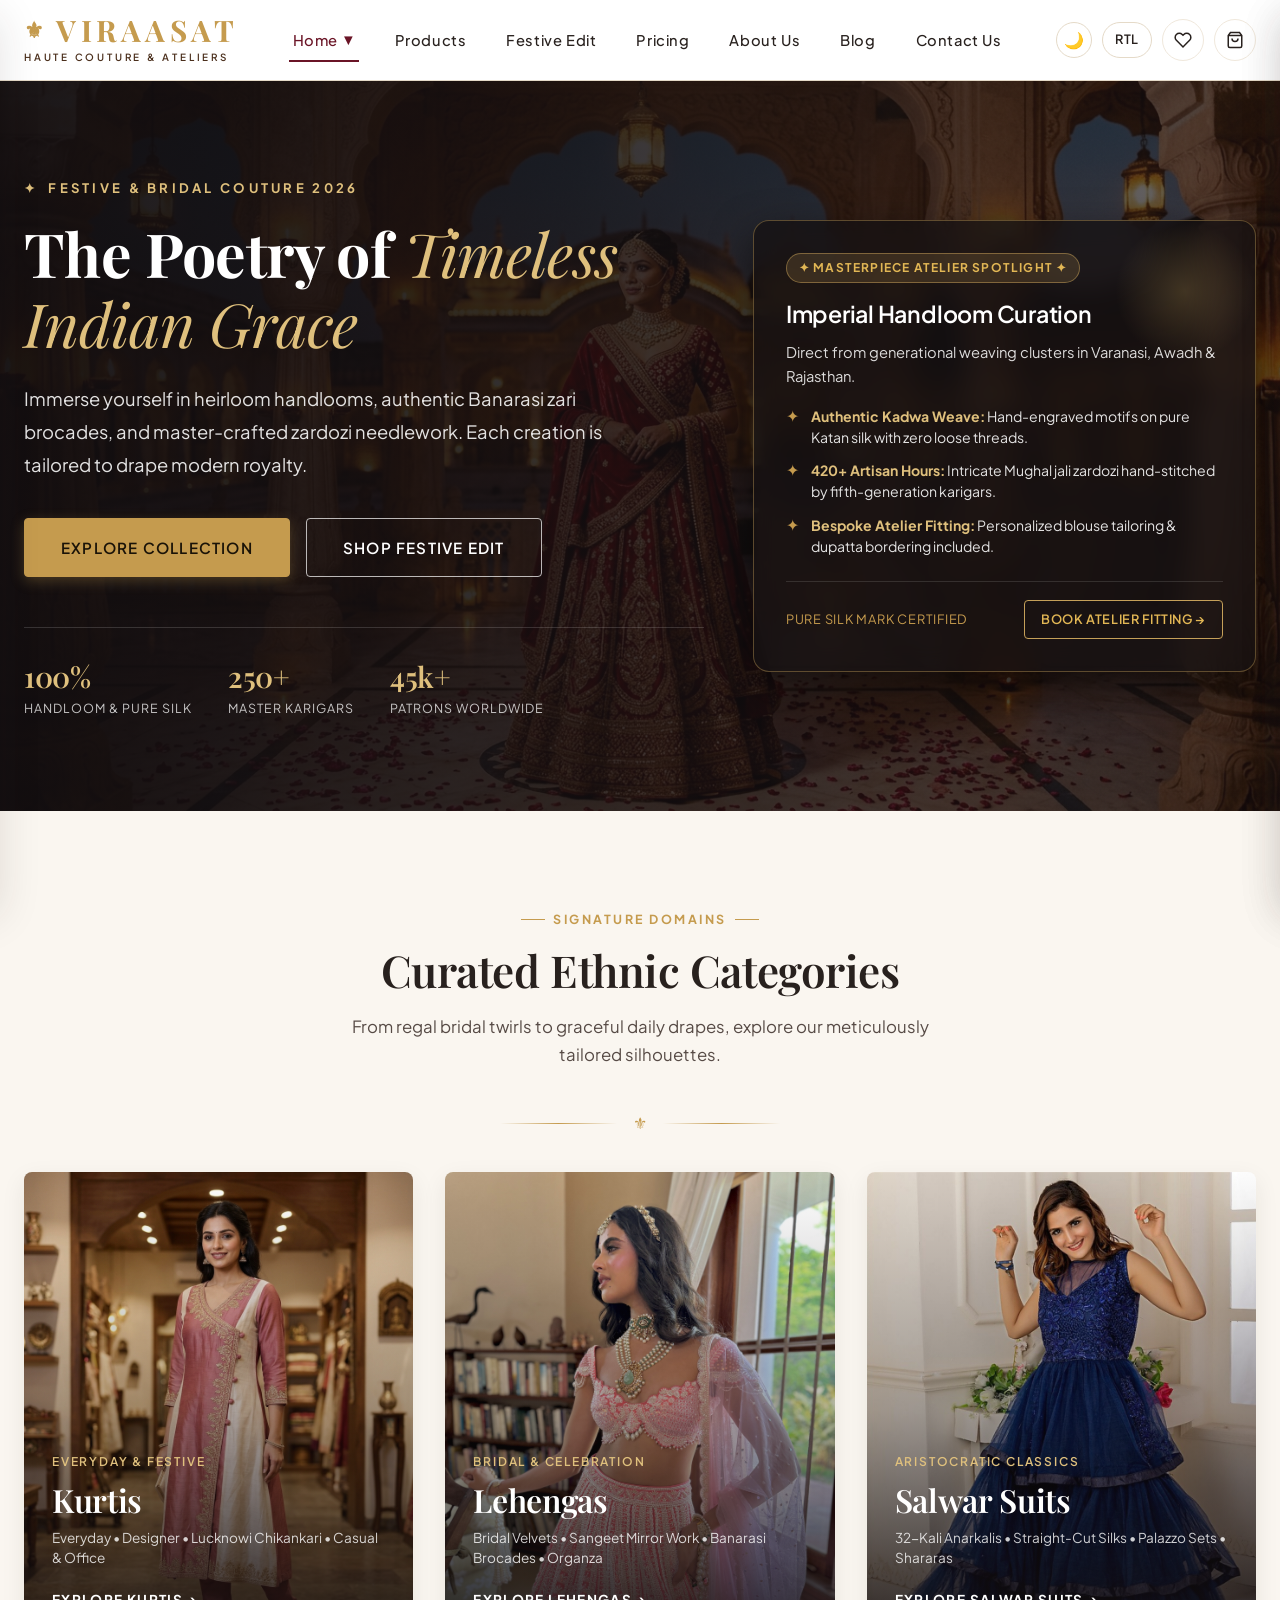
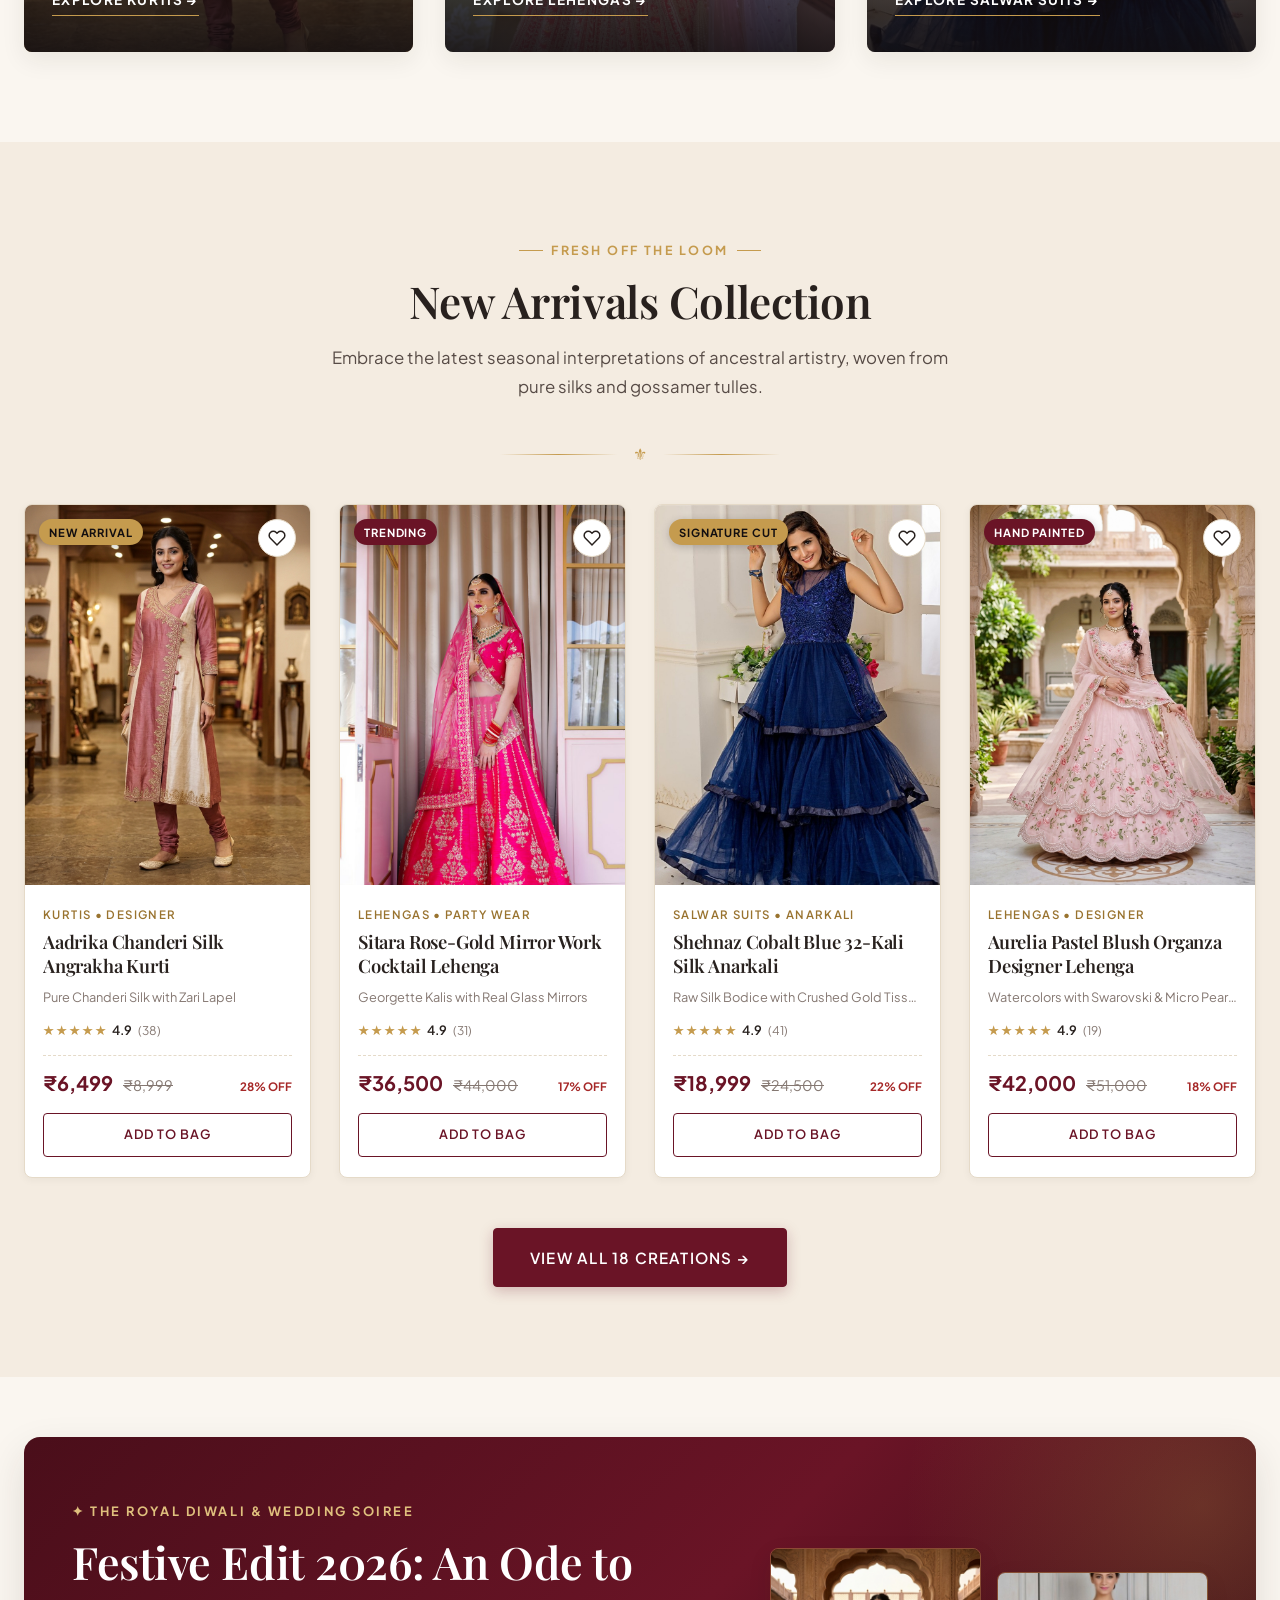
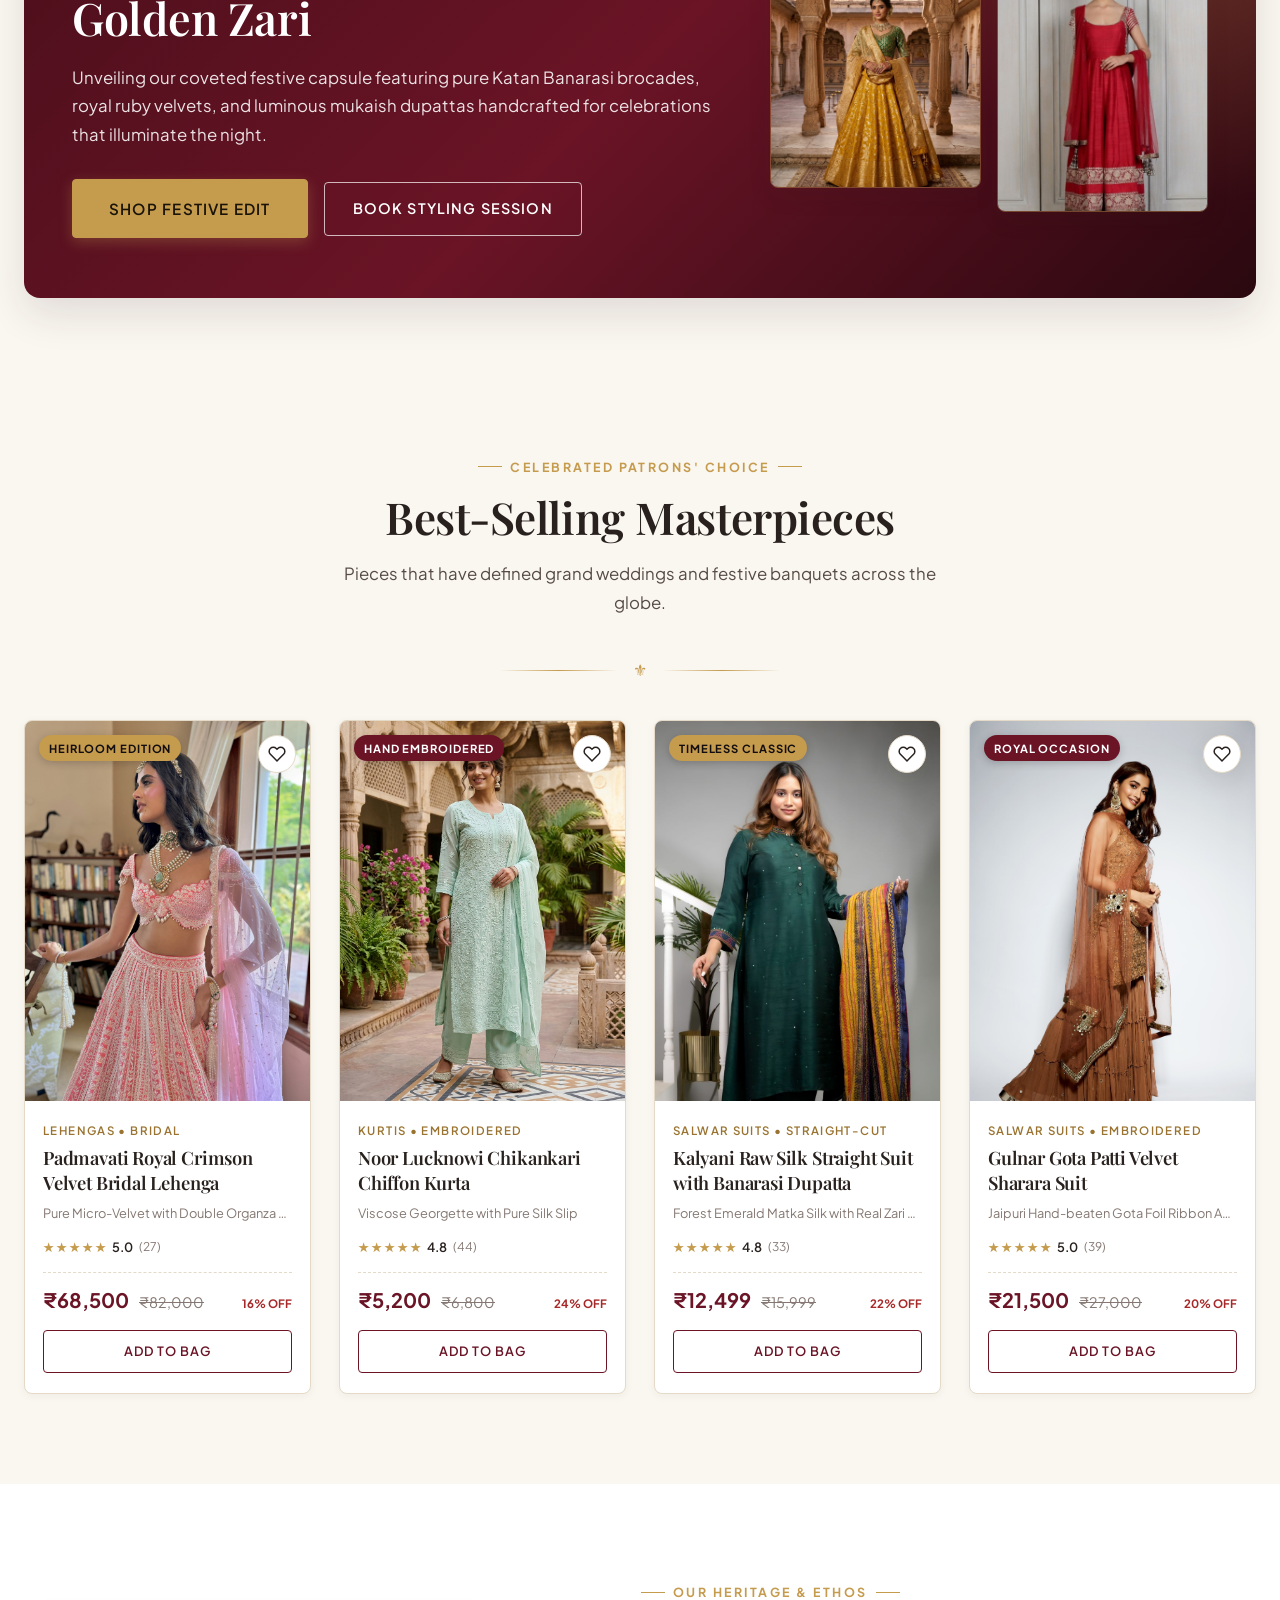
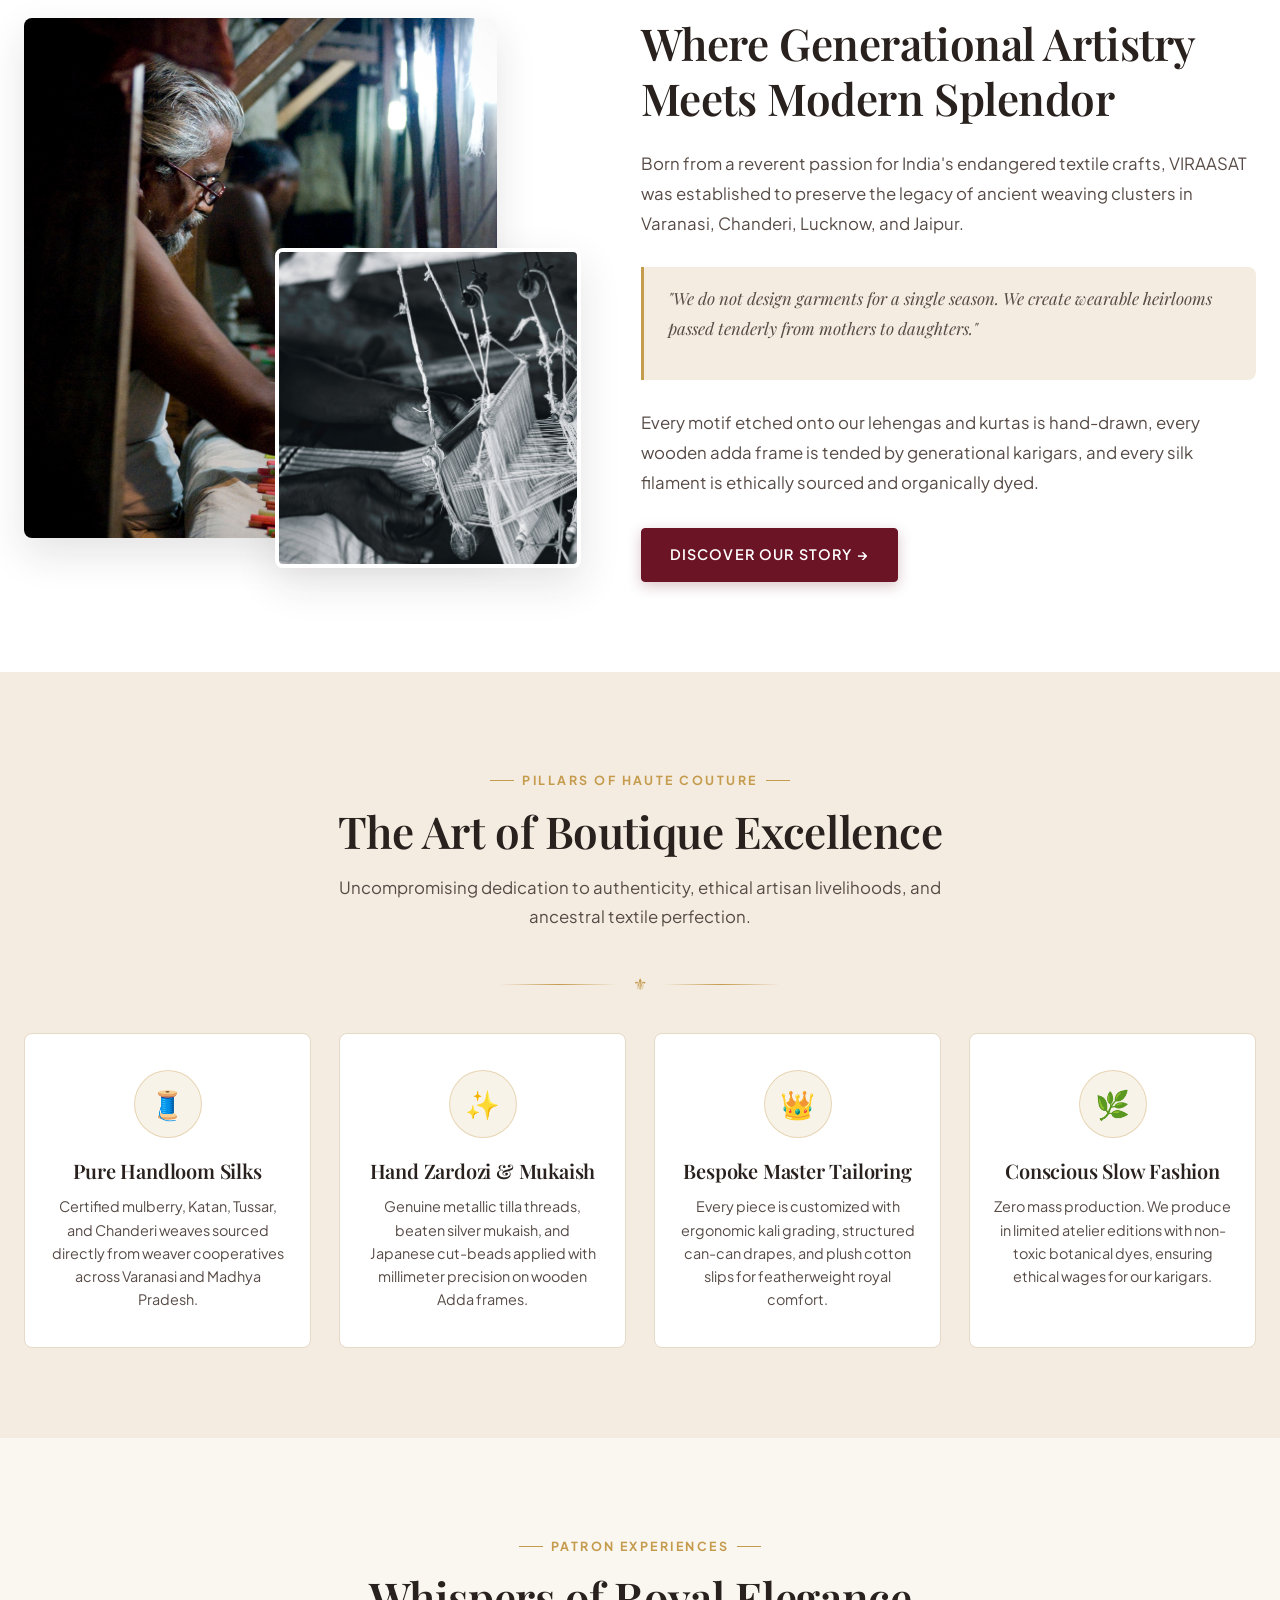
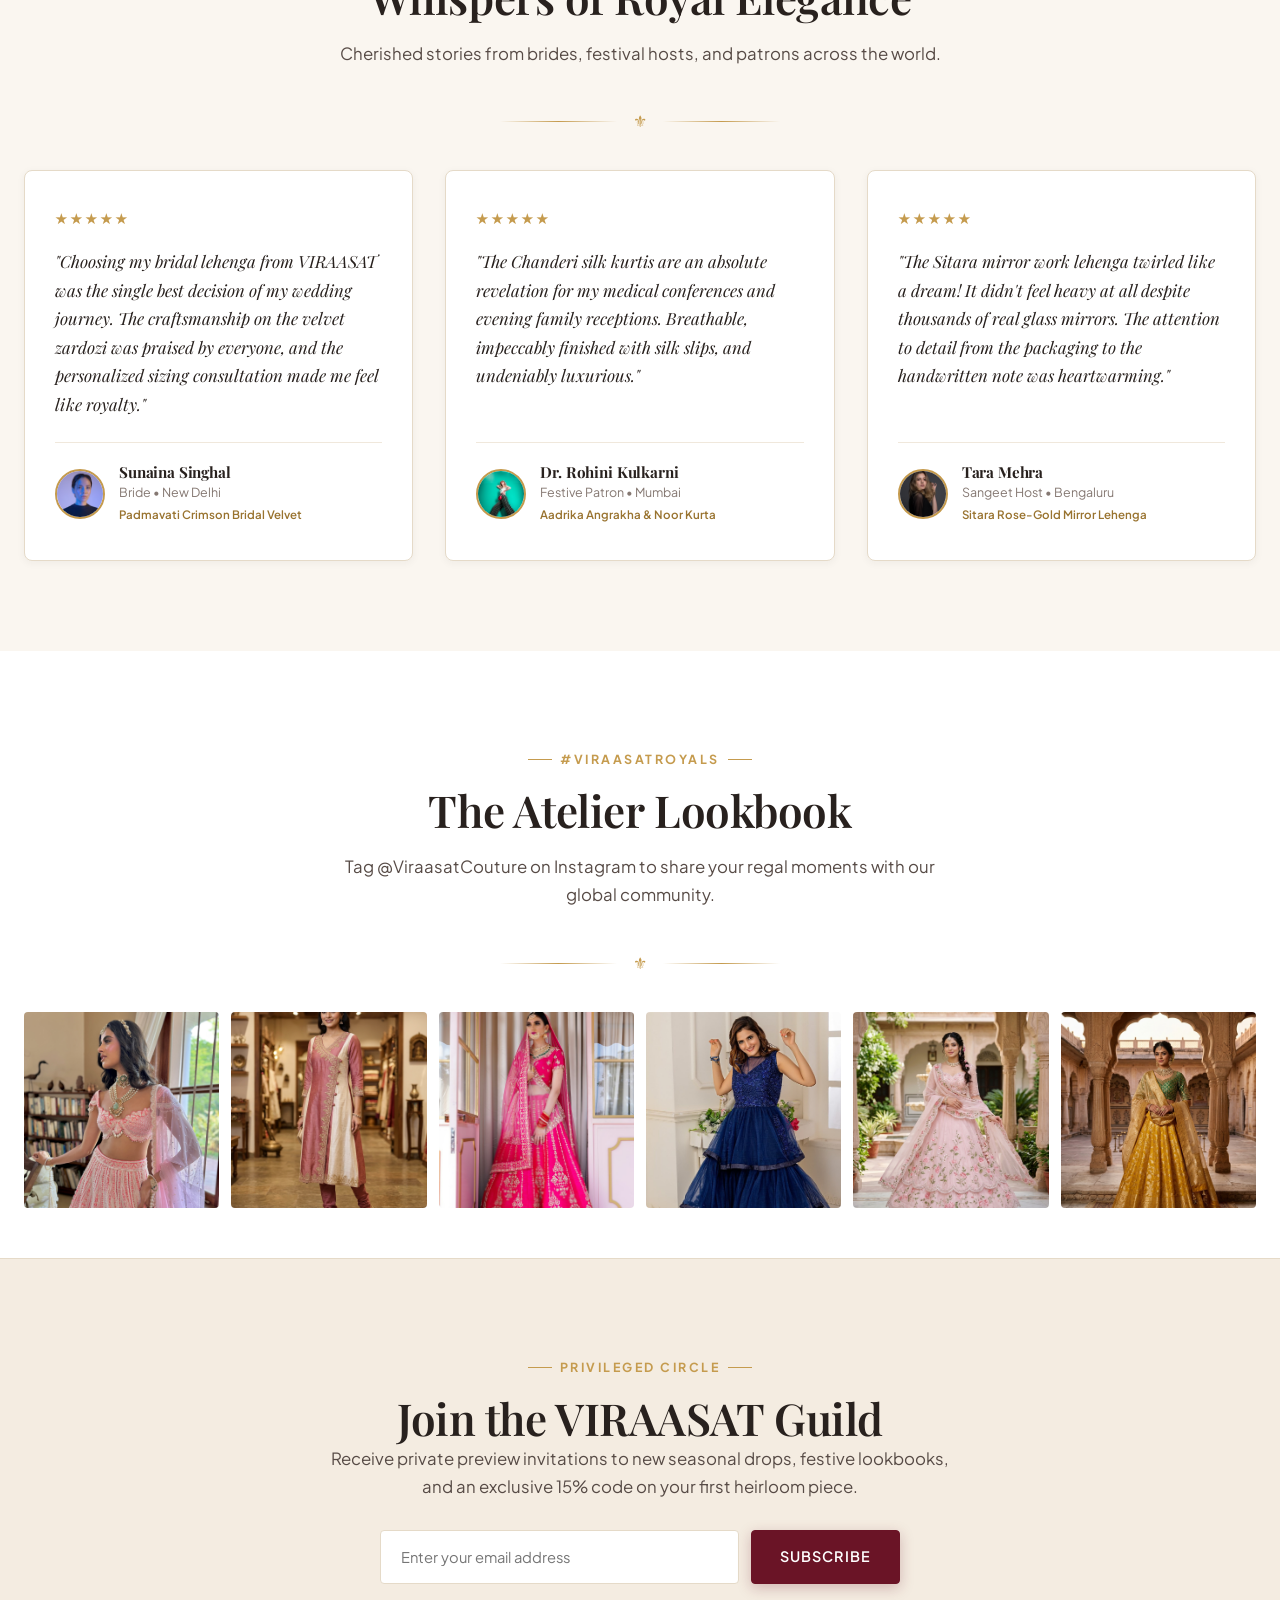
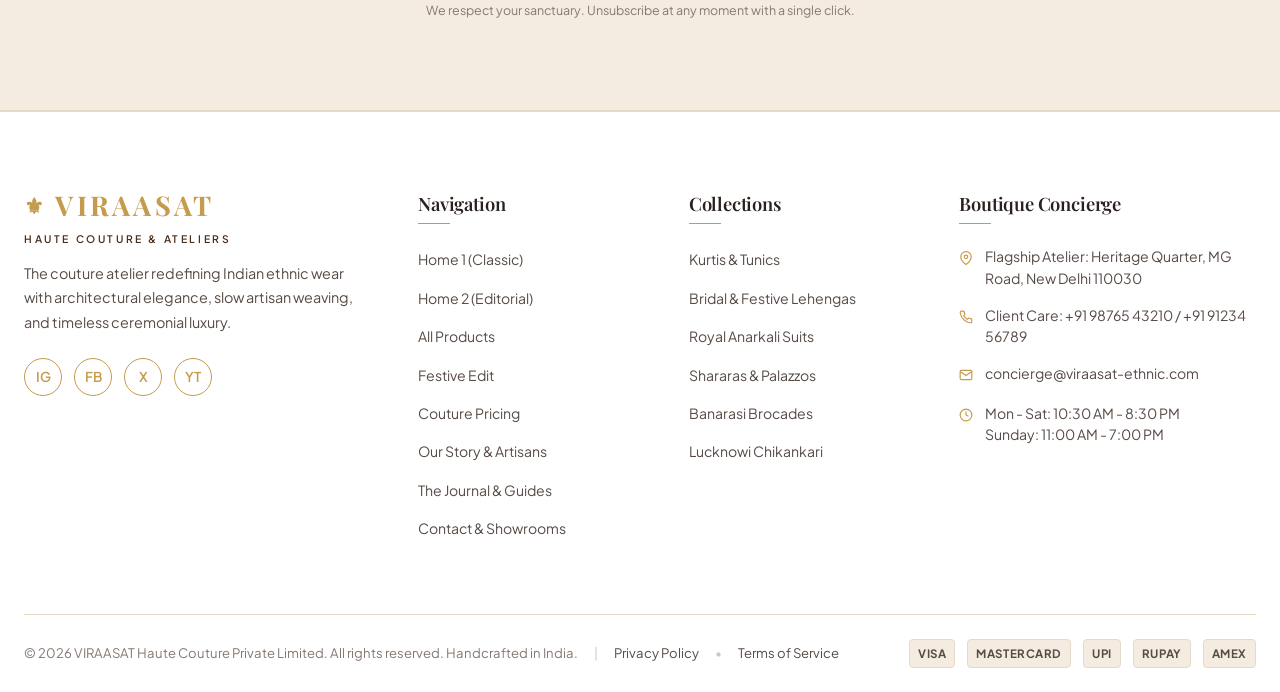
==== commit 30e0cd8c: "updated message" ====
--- a/index.html
+++ b/index.html
@@ -1,4 +1,4 @@
-<!DOCTYPE html>
+﻿<!DOCTYPE html>
 <html lang="en" dir="ltr" data-theme="light">
 <head>
   <meta charset="UTF-8">
@@ -768,7 +768,7 @@
           <a href="index.html" class="brand-logo" style="margin-bottom:6px; display:inline-block;">
             <span class="brand-title" style="color:var(--color-gold);"><span class="brand-symbol">⚜</span> VIRAASAT</span>
           </a>
-          <div class="footer-brand-subtitle" style="color: #ffffff !important;">HAUTE COUTURE &amp; ATELIERS</div>
+          <div class="footer-brand-subtitle">HAUTE COUTURE &amp; ATELIERS</div>
           <p class="footer-brand-desc" style="margin-top: 14px;">
             The couture atelier redefining Indian ethnic wear with architectural elegance, slow artisan weaving, and timeless ceremonial luxury.
           </p>
--- a/css/style.css
+++ b/css/style.css
@@ -1904,16 +1904,18 @@
 }
 
 .footer-brand-subtitle {
+  font-family: var(--font-sans);
   font-size: 0.65rem;
   letter-spacing: 0.25em;
   text-transform: uppercase;
-  color: #FFFFFF !important;
+  color: #4A2E1B;
   font-weight: 600;
   margin-top: 4px;
+  display: block;
 }
 
 [data-theme="light"] .footer-brand-subtitle {
-  color: #FFFFFF !important;
+  color: #4A2E1B !important;
 }
 
 [data-theme="dark"] .footer-brand-subtitle {
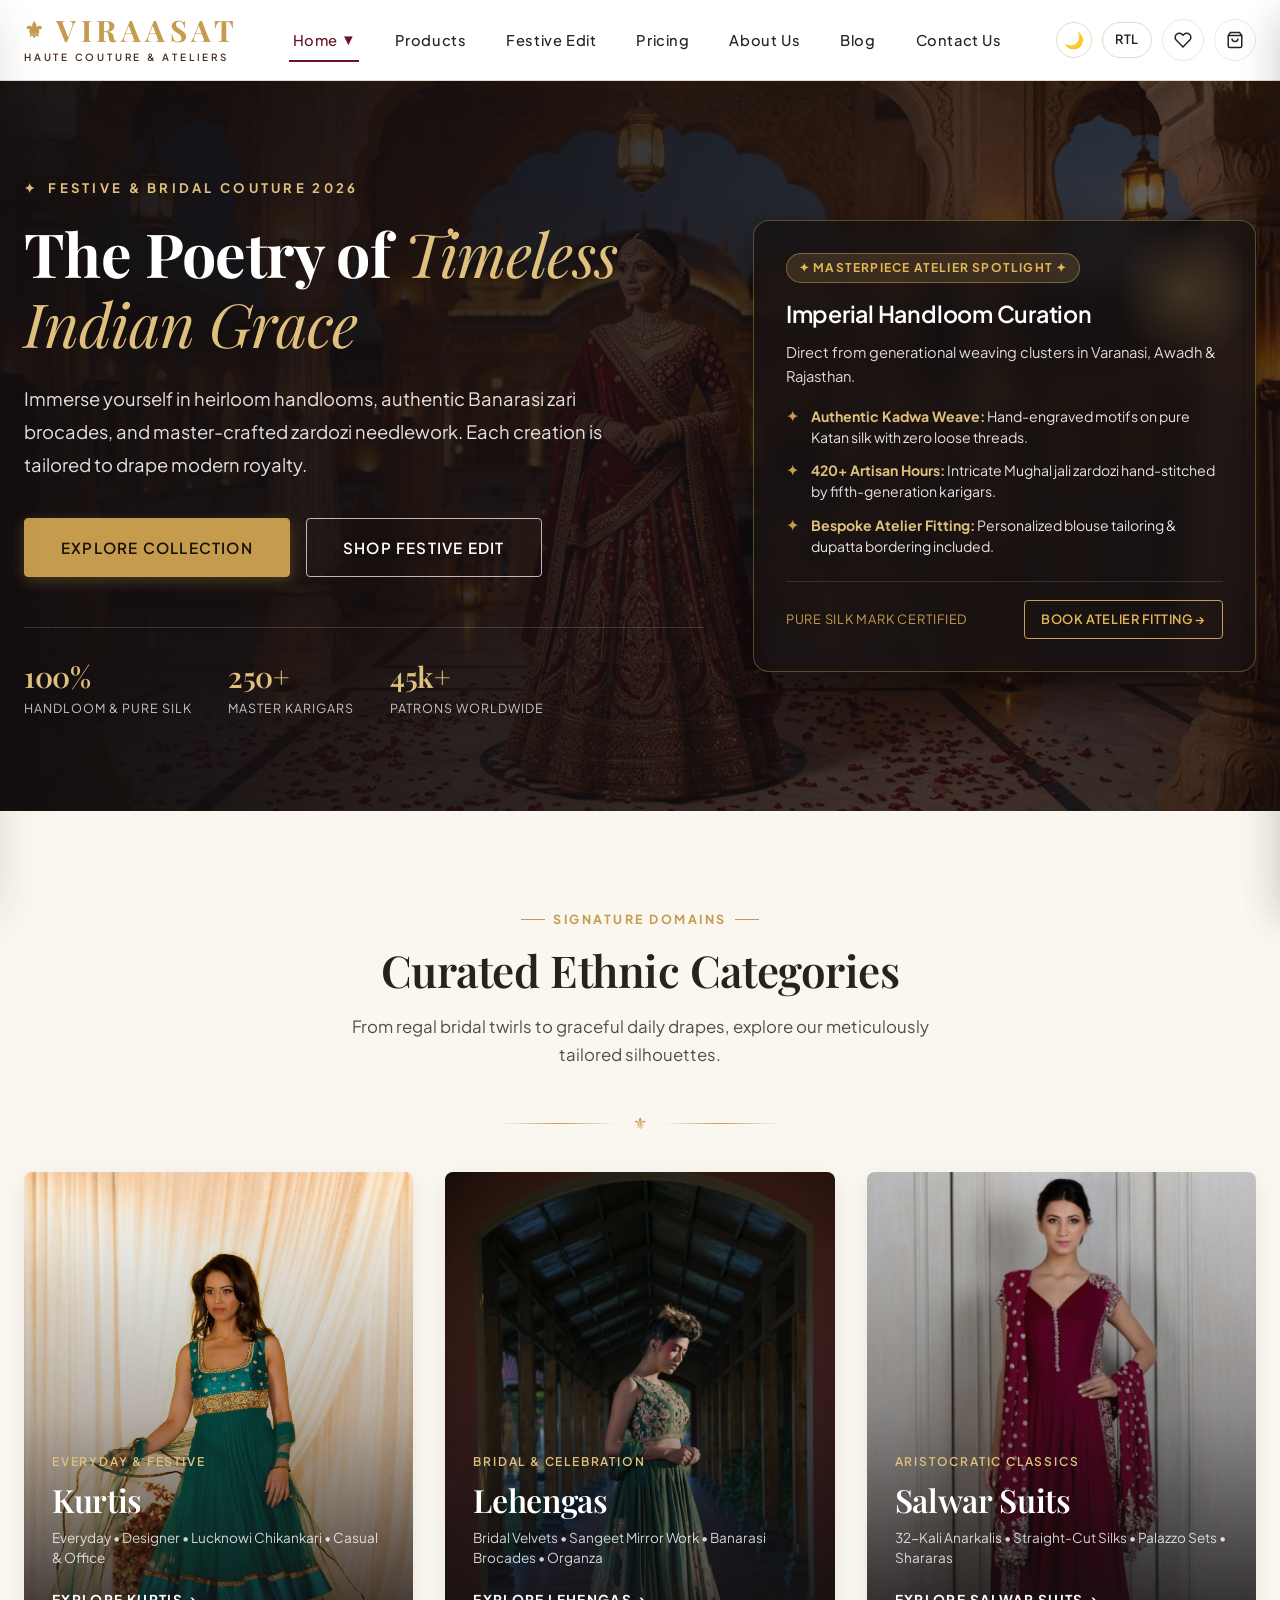
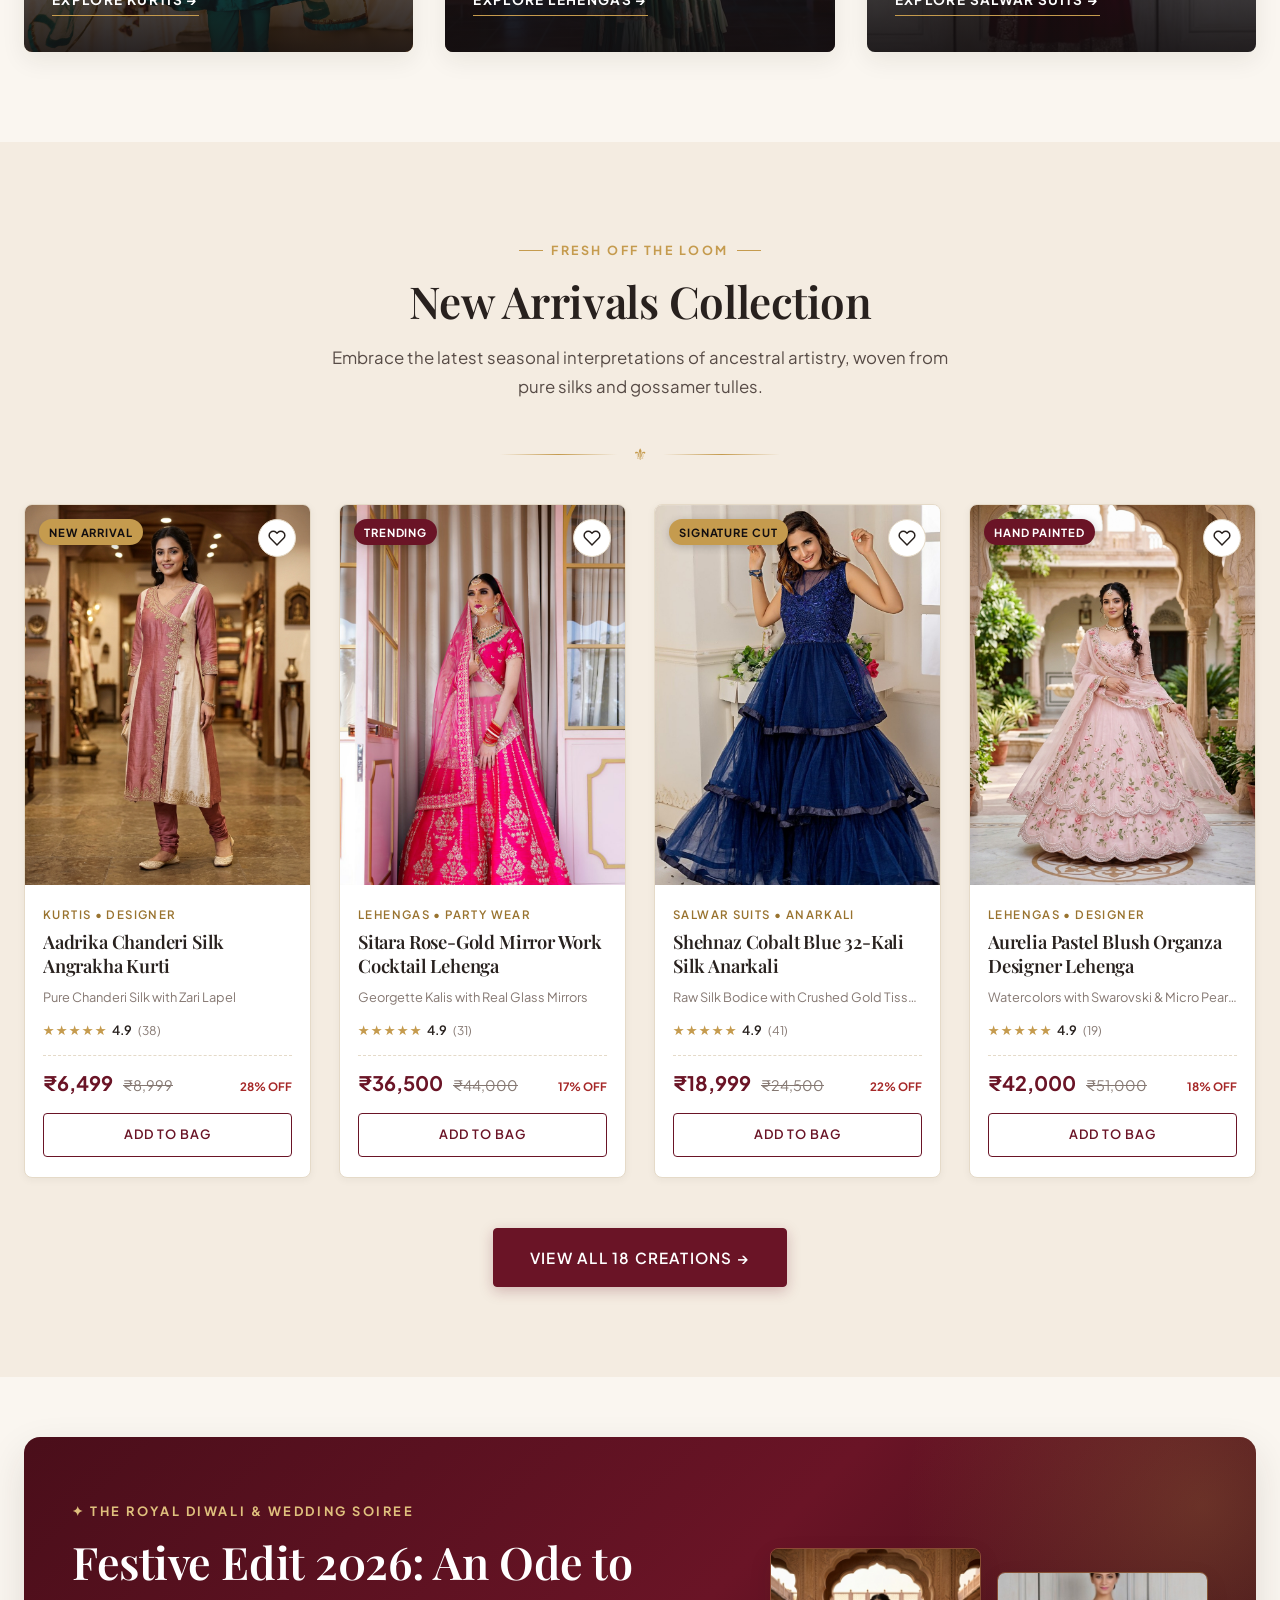
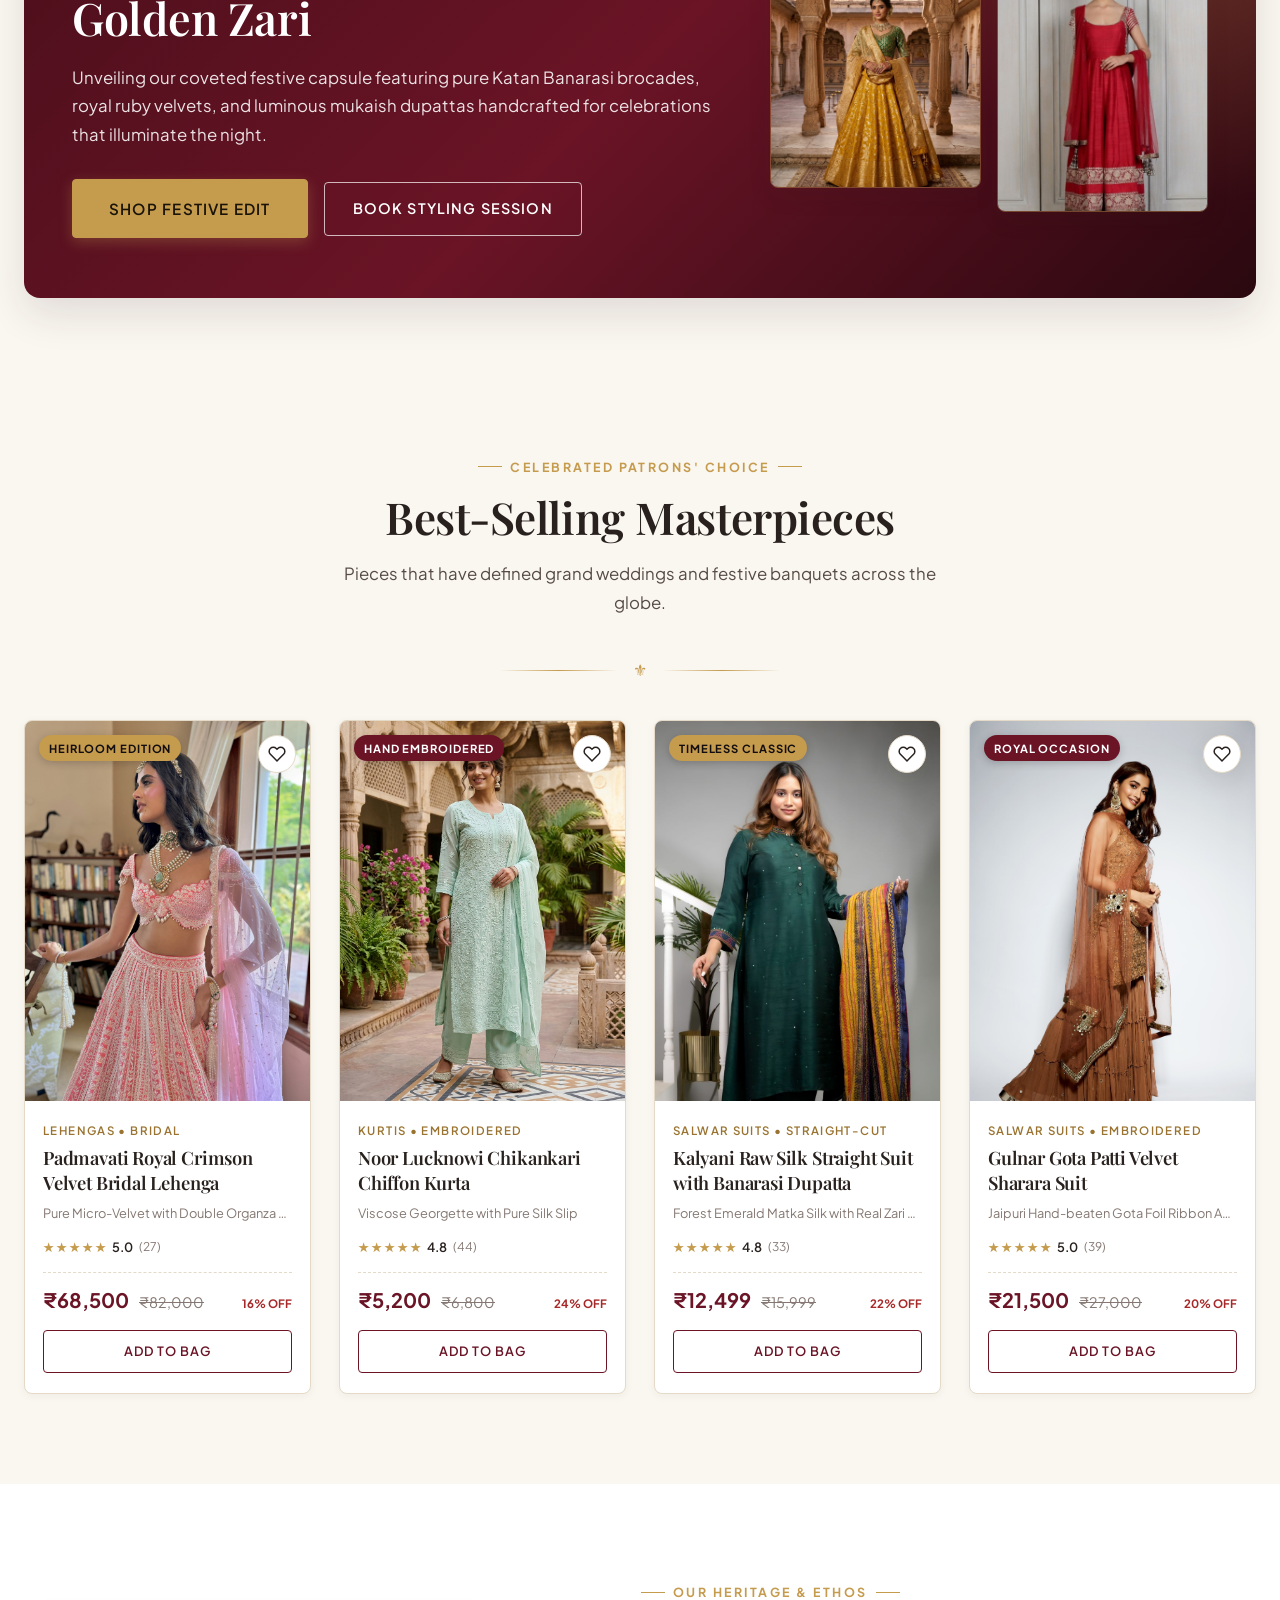
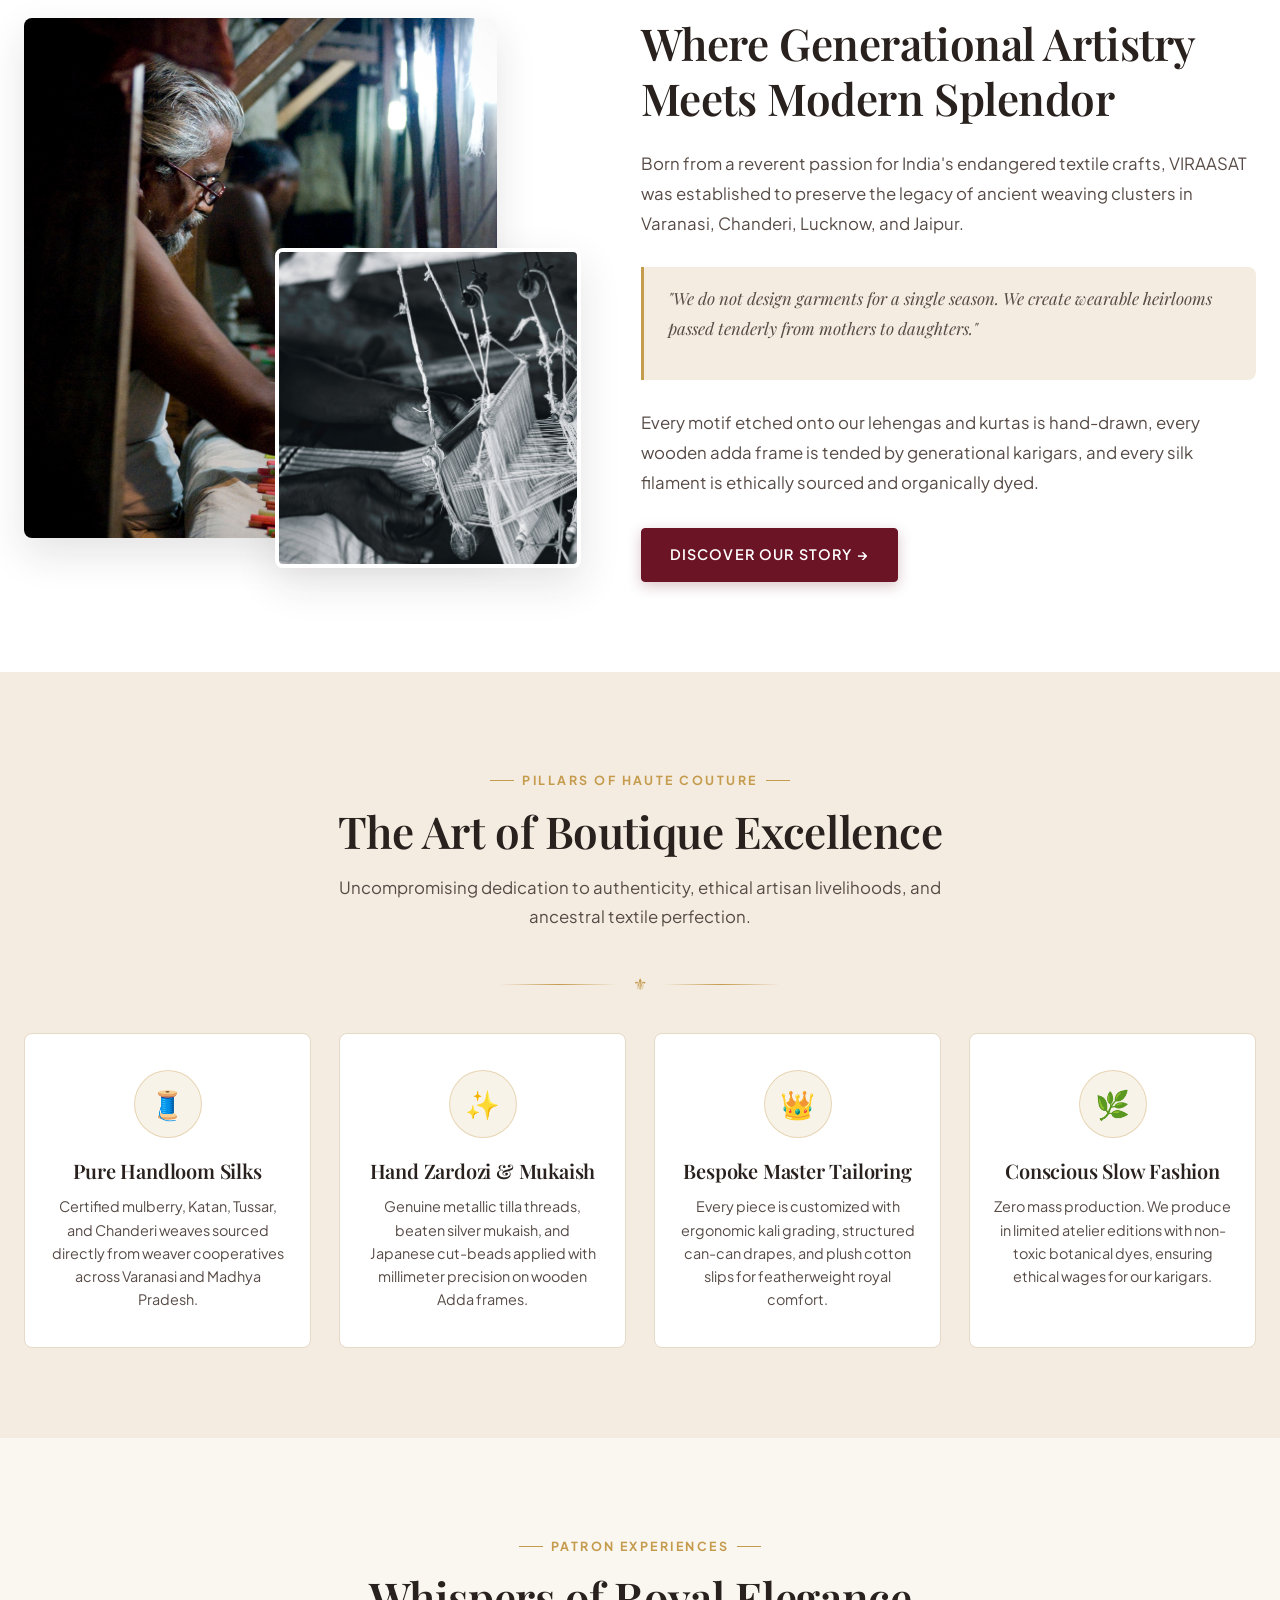
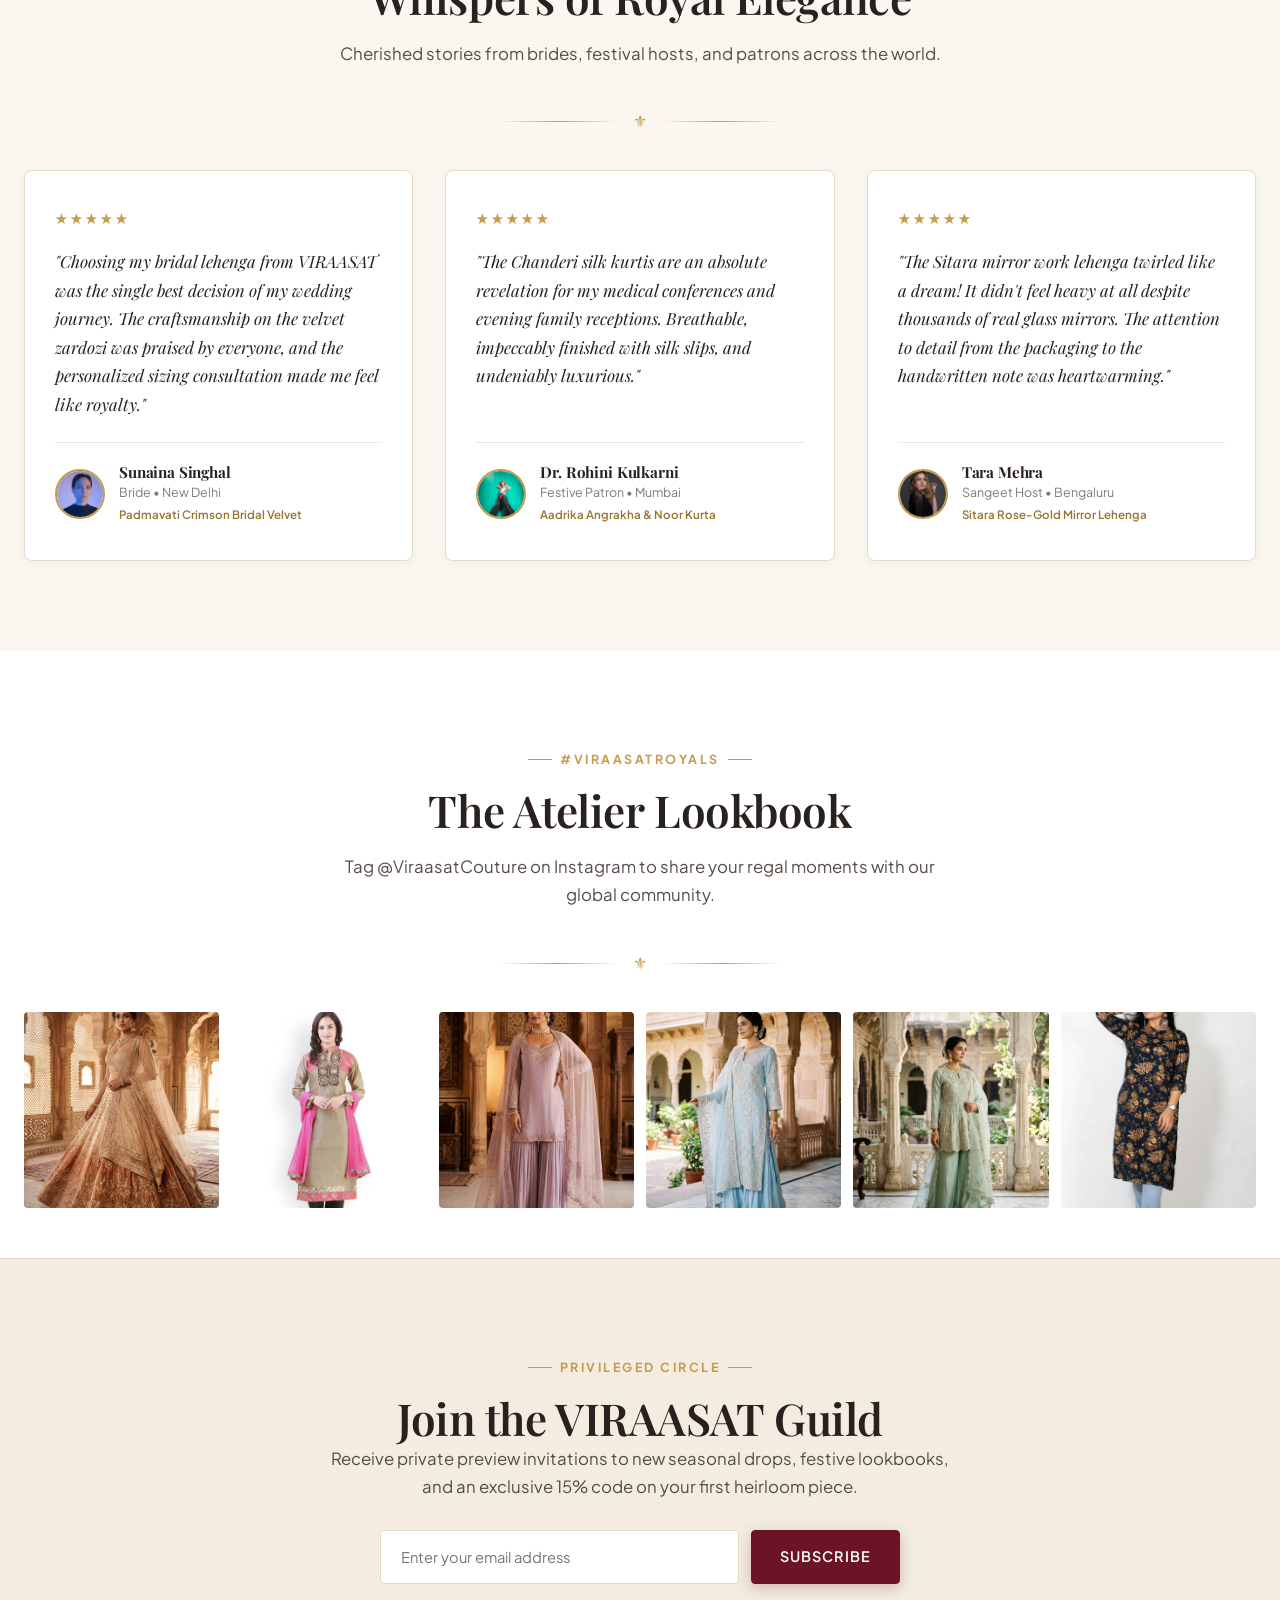
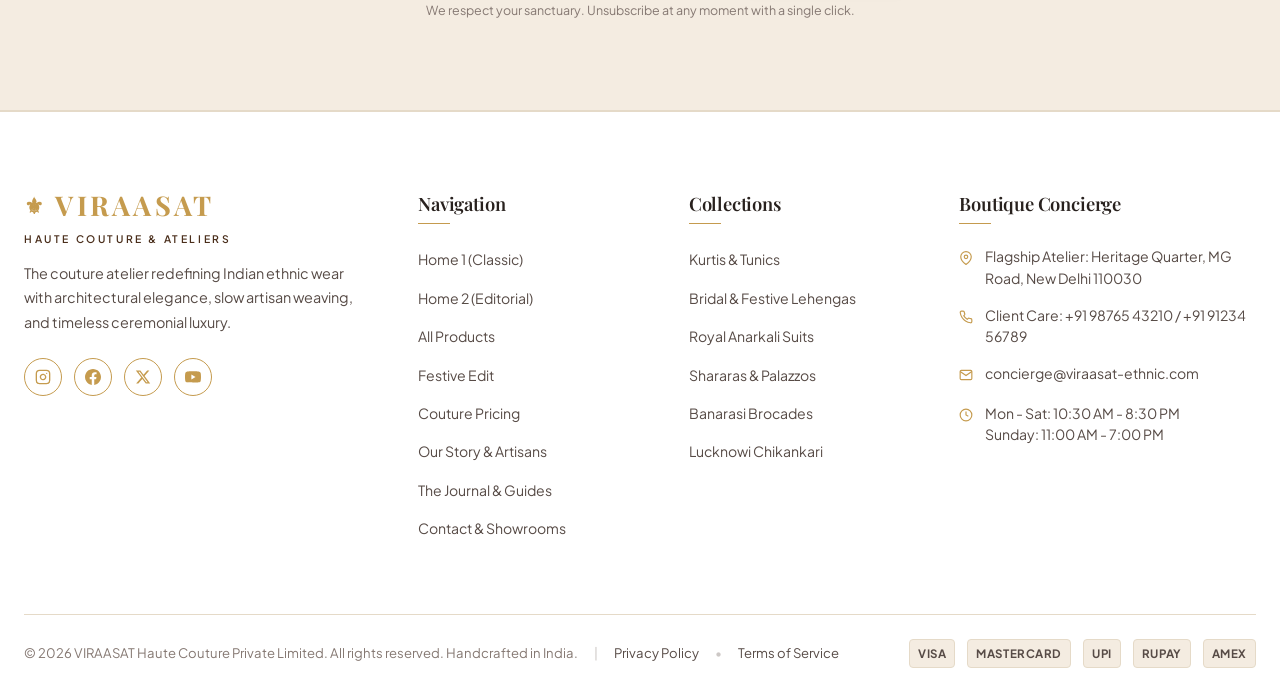
==== commit 4e90dcd4: "updated messgae" ====
--- a/index.html
+++ b/index.html
@@ -1,4 +1,4 @@
-﻿<!DOCTYPE html>
+<!DOCTYPE html>
 <html lang="en" dir="ltr" data-theme="light">
 <head>
   <meta charset="UTF-8">
@@ -204,7 +204,7 @@
         <div class="category-grid">
           <!-- Category 1: Kurtis -->
           <div class="category-card">
-            <img src="images/kurti_angrakha.jpg" alt="Boutique Designer Kurtis" class="category-card-img" loading="lazy">
+            <img src="images/kurti_organza.jpg" alt="Boutique Designer Kurtis" class="category-card-img" loading="lazy">
             <div class="category-card-overlay">
               <span class="category-card-count">Everyday &amp; Festive</span>
               <h3 class="category-card-title">Kurtis</h3>
@@ -215,7 +215,7 @@
 
           <!-- Category 2: Lehengas -->
           <div class="category-card">
-            <img src="images/lehenga_crimson_bridal.jpg" alt="Royal Wedding & Party Lehengas" class="category-card-img" loading="lazy">
+            <img src="images/lehenga_emerald_silk.jpg" alt="Royal Wedding & Party Lehengas" class="category-card-img" loading="lazy">
             <div class="category-card-overlay">
               <span class="category-card-count">Bridal &amp; Celebration</span>
               <h3 class="category-card-title">Lehengas</h3>
@@ -226,7 +226,7 @@
 
           <!-- Category 3: Salwar Suits -->
           <div class="category-card">
-            <img src="images/suit_anarkali_cobalt.jpg" alt="Anarkali and Palazzo Salwar Suits" class="category-card-img" loading="lazy">
+            <img src="images/suit_anarkali_maroon_velvet.jpg" alt="Anarkali and Palazzo Salwar Suits" class="category-card-img" loading="lazy">
             <div class="category-card-overlay">
               <span class="category-card-count">Aristocratic Classics</span>
               <h3 class="category-card-title">Salwar Suits</h3>
@@ -695,42 +695,42 @@
 
         <div class="insta-gallery-grid">
           <div class="insta-item">
-            <img src="images/lehenga_crimson_bridal.jpg" alt="Bridal Moments" class="insta-img" loading="lazy">
+            <img src="images/lehenga_champagne_ombre.jpg" alt="Champagne Ombre Bridal Lehenga" class="insta-img" loading="lazy">
             <div class="insta-overlay">
               <span>📸</span>
               <span class="insta-tag">@ViraasatRoyals</span>
             </div>
           </div>
           <div class="insta-item">
-            <img src="images/kurti_angrakha.jpg" alt="Chanderi Kurtis" class="insta-img" loading="lazy">
+            <img src="images/kurti_kashmiri.jpg" alt="Kashmiri Aari Embroidered Tunic" class="insta-img" loading="lazy">
             <div class="insta-overlay">
               <span>📸</span>
               <span class="insta-tag">@ViraasatRoyals</span>
             </div>
           </div>
           <div class="insta-item">
-            <img src="images/lehenga_mirror_sangeet.jpg" alt="Mirror Work twirl" class="insta-img" loading="lazy">
+            <img src="images/suit_palazzo_lavender.jpg" alt="Lavender Silk Palazzo Ensemble" class="insta-img" loading="lazy">
             <div class="insta-overlay">
               <span>📸</span>
               <span class="insta-tag">@ViraasatRoyals</span>
             </div>
           </div>
           <div class="insta-item">
-            <img src="images/suit_anarkali_cobalt.jpg" alt="Cobalt Anarkali" class="insta-img" loading="lazy">
+            <img src="images/suit_palazzo_blue.jpg" alt="Indigo Hand-Block Palazzo Suit" class="insta-img" loading="lazy">
             <div class="insta-overlay">
               <span>📸</span>
               <span class="insta-tag">@ViraasatRoyals</span>
             </div>
           </div>
           <div class="insta-item">
-            <img src="images/lehenga_pastel_blush.jpg" alt="Pastel Blush Lehenga" class="insta-img" loading="lazy">
+            <img src="images/suit_palazzo_sage.jpg" alt="Sage Green Georgette Suit" class="insta-img" loading="lazy">
             <div class="insta-overlay">
               <span>📸</span>
               <span class="insta-tag">@ViraasatRoyals</span>
             </div>
           </div>
           <div class="insta-item">
-            <img src="images/lehenga_banarasi_mustard.jpg" alt="Banarasi Kadwa" class="insta-img" loading="lazy">
+            <img src="images/kurti_everyday.jpg" alt="Everyday Cotton Printed Kurti" class="insta-img" loading="lazy">
             <div class="insta-overlay">
               <span>📸</span>
               <span class="insta-tag">@ViraasatRoyals</span>
@@ -773,10 +773,18 @@
             The couture atelier redefining Indian ethnic wear with architectural elegance, slow artisan weaving, and timeless ceremonial luxury.
           </p>
           <div class="footer-social-row">
-            <a href="https://instagram.com" target="_blank" rel="noopener noreferrer" class="footer-social-link" aria-label="Instagram">IG</a>
-            <a href="https://facebook.com" target="_blank" rel="noopener noreferrer" class="footer-social-link" aria-label="Facebook">FB</a>
-            <a href="https://twitter.com" target="_blank" rel="noopener noreferrer" class="footer-social-link" aria-label="X (formerly Twitter)">X</a>
-            <a href="https://youtube.com" target="_blank" rel="noopener noreferrer" class="footer-social-link" aria-label="YouTube">YT</a>
+            <a href="https://instagram.com" target="_blank" rel="noopener noreferrer" class="footer-social-link" aria-label="Instagram">
+              <svg width="16" height="16" viewBox="0 0 24 24" fill="none" stroke="currentColor" stroke-width="2" stroke-linecap="round" stroke-linejoin="round" aria-hidden="true"><rect x="2" y="2" width="20" height="20" rx="5" ry="5"></rect><path d="M16 11.37A4 4 0 1 1 12.63 8 4 4 0 0 1 16 11.37z"></path><line x1="17.5" y1="6.5" x2="17.51" y2="6.5"></line></svg>
+            </a>
+            <a href="https://facebook.com" target="_blank" rel="noopener noreferrer" class="footer-social-link" aria-label="Facebook">
+              <svg width="16" height="16" viewBox="0 0 24 24" fill="currentColor" aria-hidden="true"><path d="M24 12.073c0-6.627-5.373-12-12-12s-12 5.373-12 12c0 5.99 4.388 10.954 10.125 11.854v-8.385H7.078v-3.47h3.047V9.43c0-3.007 1.792-4.669 4.533-4.669 1.312 0 2.686.235 2.686.235v2.953H15.83c-1.491 0-1.956.925-1.956 1.874v2.25h3.328l-.532 3.47h-2.796v8.385C19.612 23.027 24 18.062 24 12.073z"/></svg>
+            </a>
+            <a href="https://twitter.com" target="_blank" rel="noopener noreferrer" class="footer-social-link" aria-label="X (formerly Twitter)">
+              <svg width="15" height="15" viewBox="0 0 24 24" fill="currentColor" aria-hidden="true"><path d="M18.244 2.25h3.308l-7.227 8.26 8.502 11.24H16.17l-5.214-6.817L4.99 21.75H1.68l7.73-8.835L1.254 2.25H8.08l4.713 6.231zm-1.161 17.52h1.833L7.084 4.126H5.117z"/></svg>
+            </a>
+            <a href="https://youtube.com" target="_blank" rel="noopener noreferrer" class="footer-social-link" aria-label="YouTube">
+              <svg width="16" height="16" viewBox="0 0 24 24" fill="currentColor" aria-hidden="true"><path d="M23.498 6.186a3.016 3.016 0 0 0-2.122-2.136C19.505 3.545 12 3.545 12 3.545s-7.505 0-9.377.505A3.017 3.017 0 0 0 .502 6.186C0 8.07 0 12 0 12s0 3.93.502 5.814a3.016 3.016 0 0 0 2.122 2.136c1.871.505 9.376.505 9.376.505s7.505 0 9.377-.505a3.015 3.015 0 0 0 2.122-2.136C24 15.93 24 12 24 12s0-3.93-.502-5.814zM9.545 15.568V8.432L15.818 12l-6.273 3.568z"/></svg>
+            </a>
           </div>
         </div>
 
--- a/css/style.css
+++ b/css/style.css
@@ -7,6 +7,7 @@
 
 /* --- CSS Variables & Design Tokens --- */
 :root {
+  color-scheme: light;
   /* Light Palette (Default) */
   --bg-primary: #FAF6F0;
   --bg-secondary: #F4ECE1;
@@ -60,6 +61,7 @@
 
 /* --- Dark Theme Palette --- */
 [data-theme="dark"] {
+  color-scheme: dark;
   --bg-primary: #120E10;
   --bg-secondary: #191416;
   --bg-surface: #201A1D;
@@ -1070,17 +1072,20 @@
 
 .page-hero-banner-tag {
   display: inline-block;
-  background: rgba(197, 160, 89, 0.22);
-  border: 1px solid rgba(197, 160, 89, 0.65);
-  color: #E2B755;
-  padding: 6px 18px;
+  background: rgba(20, 14, 18, 0.88);
+  border: 1.5px solid #FFD54F;
+  color: #FFE066;
+  padding: 7px 20px;
   border-radius: var(--radius-full);
-  font-size: 0.78rem;
+  font-size: 0.8rem;
   font-weight: 700;
-  letter-spacing: 0.12em;
+  letter-spacing: 0.14em;
   text-transform: uppercase;
   margin-bottom: 16px;
-  backdrop-filter: blur(4px);
+  box-shadow: 0 4px 18px rgba(0, 0, 0, 0.65), 0 0 14px rgba(255, 213, 79, 0.45);
+  text-shadow: 0 1px 4px rgba(0, 0, 0, 0.8), 0 0 10px rgba(255, 213, 79, 0.4);
+  backdrop-filter: none;
+  -webkit-backdrop-filter: none;
 }
 
 .page-hero-banner-title {
@@ -1810,28 +1815,14 @@
   width: 100%;
   height: 100%;
   object-fit: cover;
-  transition: transform var(--transition-slow);
 }
 
 .insta-overlay {
-  position: absolute;
-  inset: 0;
-  background-color: rgba(106, 20, 38, 0.75);
-  color: #FFFFFF;
-  display: flex;
-  flex-direction: column;
-  align-items: center;
-  justify-content: center;
-  opacity: 0;
-  transition: opacity var(--transition-normal);
-}
-
-.insta-item:hover .insta-overlay {
-  opacity: 1;
+  display: none !important;
 }
 
 .insta-item:hover .insta-img {
-  transform: scale(1.1);
+  transform: none !important;
 }
 
 .insta-tag {
@@ -1944,15 +1935,35 @@
   align-items: center;
   justify-content: center;
   color: var(--color-gold);
-  font-size: 0.85rem;
-  font-weight: 600;
+  text-decoration: none;
   transition: all var(--transition-fast);
+  flex-shrink: 0;
+}
+
+.footer-social-link svg {
+  width: 16px;
+  height: 16px;
+  display: block;
+  fill: currentColor;
+  transition: transform var(--transition-fast);
+}
+
+.footer-social-link svg[fill="none"] {
+  fill: none;
+  stroke: currentColor;
 }
 
 .footer-social-link:hover {
   background-color: var(--color-gold);
-  color: #120E10;
+  color: #120E10 !important;
   transform: translateY(-2px);
+  border-color: var(--color-gold);
+}
+
+.footer-social-link:hover svg {
+  transform: scale(1.1);
+  color: #120E10 !important;
+  stroke: #120E10;
 }
 
 .footer-col-title {
@@ -2060,8 +2071,7 @@
   border: 1px solid var(--color-border);
   border-radius: var(--radius-md);
   padding: 24px;
-  position: sticky;
-  top: calc(var(--header-height) + 24px);
+  position: relative;
   box-shadow: var(--shadow-sm);
   width: 100%;
 }
@@ -2936,6 +2946,57 @@
   transition: all var(--transition-fast);
 }
 
+.form-select {
+  cursor: pointer;
+}
+
+.form-select option,
+.catalog-sort-select option {
+  background-color: var(--bg-surface);
+  color: var(--color-text);
+  padding: 10px 14px;
+  font-size: 0.95rem;
+}
+
+[data-theme="dark"] .form-select,
+[data-theme="dark"] .catalog-sort-select {
+  color-scheme: dark;
+  background-color: #1A1417;
+  color: #F5EFE9;
+}
+
+[data-theme="dark"] .form-select option,
+[data-theme="dark"] .catalog-sort-select option {
+  background-color: #201A1D;
+  color: #F5EFE9;
+}
+
+[data-theme="dark"] .form-select option:disabled,
+[data-theme="dark"] .form-select option[value=""] {
+  color: var(--color-gold);
+  background-color: #161214;
+}
+
+[data-theme="light"] .form-select,
+[data-theme="light"] .catalog-sort-select {
+  color-scheme: light;
+  background-color: #FFFFFF;
+  color: #120E10;
+}
+
+[data-theme="light"] .form-select option,
+[data-theme="light"] .catalog-sort-select option {
+  background-color: #FFFFFF;
+  color: #120E10;
+}
+
+[data-theme="light"] .form-select option:disabled,
+[data-theme="light"] .form-select option[value=""] {
+  color: var(--color-primary);
+  background-color: #FAF6F0;
+  font-weight: 600;
+}
+
 .form-input:focus,
 .form-select:focus,
 .form-textarea:focus {
@@ -2992,6 +3053,8 @@
   font-size: 1.25rem;
   transition: transform var(--transition-normal);
   color: var(--color-gold);
+  display: inline-block;
+  user-select: none;
 }
 
 .faq-body {
@@ -3014,7 +3077,7 @@
 
 .faq-item.active .faq-body {
   padding: 0 24px 24px;
-  max-height: 300px;
+  max-height: 500px;
 }
 
 /* --- Styled Interactive Boutique Map Mockup --- */
@@ -3306,8 +3369,45 @@
     grid-template-columns: 1fr;
     padding: 24px;
   }
+  .site-footer {
+    padding-top: 48px;
+  }
   .footer-top-grid {
     grid-template-columns: 1fr;
+    gap: 32px;
+    padding-bottom: 36px;
+  }
+  .footer-brand {
+    text-align: left;
+  }
+  [dir="rtl"] .footer-brand {
+    text-align: right;
+  }
+  .footer-social-row {
+    margin-top: 16px;
+  }
+  .footer-bottom-bar {
+    flex-direction: column;
+    align-items: center;
+    text-align: center;
+    gap: 16px;
+    padding: 20px 0 28px;
+  }
+  .footer-bottom-bar > div:first-child {
+    line-height: 1.6;
+    max-width: 100%;
+  }
+  .footer-payment-badges {
+    display: flex;
+    flex-wrap: wrap;
+    justify-content: center;
+    gap: 8px;
+    max-width: 100%;
+  }
+  .payment-chip {
+    padding: 4px 8px;
+    font-size: 0.7rem;
+    white-space: nowrap;
   }
   .newsletter-form {
     flex-direction: column;
@@ -3581,7 +3681,242 @@
   border: 1px solid var(--color-border-gold);
 }
 
+/* --- Festive Edit Styling & Embellishment Cards --- */
+.festive-styling-grid {
+  display: grid;
+  grid-template-columns: repeat(3, 1fr);
+  gap: 32px;
+  align-items: stretch;
+}
+
+.festive-styling-card {
+  background: var(--bg-surface);
+  border: 1px solid var(--color-border);
+  border-radius: var(--radius-md);
+  padding: 32px;
+  box-shadow: var(--shadow-sm);
+  display: flex;
+  flex-direction: column;
+  height: 100%;
+  box-sizing: border-box;
+  min-width: 0;
+  text-align: left;
+  transition: transform var(--transition-normal), box-shadow var(--transition-normal);
+}
+
+[dir="rtl"] .festive-styling-card {
+  text-align: right;
+}
+
+.festive-styling-card:hover {
+  transform: translateY(-4px);
+  box-shadow: var(--shadow-md);
+  border-color: var(--color-gold);
+}
+
+.festive-card-icon {
+  width: 44px;
+  height: 44px;
+  font-size: 2rem;
+  line-height: 44px;
+  color: var(--color-gold);
+  margin-bottom: 16px;
+  display: flex;
+  align-items: center;
+  justify-content: flex-start;
+  flex-shrink: 0;
+}
+
+[dir="rtl"] .festive-card-icon {
+  justify-content: flex-end;
+}
+
+.festive-card-title {
+  font-family: var(--font-serif);
+  font-size: 1.25rem;
+  font-weight: 600;
+  color: var(--color-text);
+  margin-bottom: 12px;
+  line-height: 1.35;
+  display: flex;
+  align-items: flex-start;
+  gap: 8px;
+  min-height: 56px;
+}
+
+.festive-card-step {
+  font-family: var(--font-serif);
+  font-size: 1.25rem;
+  font-weight: 700;
+  color: var(--color-gold);
+  min-width: 24px;
+  flex-shrink: 0;
+  line-height: 1.35;
+  display: inline-block;
+}
+
+.festive-card-heading-text {
+  flex: 1;
+  font-family: var(--font-serif);
+  font-size: 1.25rem;
+  font-weight: 600;
+  color: var(--color-text);
+  line-height: 1.35;
+  word-wrap: break-word;
+  overflow-wrap: break-word;
+}
+
+.festive-card-text {
+  font-size: 0.92rem;
+  color: var(--color-text-secondary);
+  line-height: 1.7;
+  margin: 0;
+  flex-grow: 1;
+  word-wrap: break-word;
+  overflow-wrap: break-word;
+}
+
+.festive-embellishment-grid {
+  display: grid;
+  grid-template-columns: repeat(4, 1fr);
+  gap: 24px;
+  margin-top: 40px;
+  align-items: stretch;
+}
+
+.festive-embellishment-card {
+  background: var(--bg-surface);
+  padding: 28px;
+  border-radius: var(--radius-md);
+  border: 1px solid var(--color-border);
+  box-shadow: var(--shadow-sm);
+  display: flex;
+  flex-direction: column;
+  height: 100%;
+  box-sizing: border-box;
+  min-width: 0;
+  text-align: left;
+  transition: transform var(--transition-normal), box-shadow var(--transition-normal);
+}
+
+[dir="rtl"] .festive-embellishment-card {
+  text-align: right;
+}
+
+.festive-embellishment-card:hover {
+  transform: translateY(-3px);
+  box-shadow: var(--shadow-md);
+  border-color: var(--color-gold);
+}
+
+.festive-embellishment-icon {
+  font-size: 2rem;
+  line-height: 1;
+  color: var(--color-gold);
+  margin-bottom: 14px;
+  display: flex;
+  align-items: center;
+}
+
+.festive-embellishment-title {
+  font-family: var(--font-serif);
+  font-size: 1.15rem;
+  font-weight: 600;
+  color: var(--color-text);
+  margin-bottom: 10px;
+  line-height: 1.3;
+  word-wrap: break-word;
+  overflow-wrap: break-word;
+}
+
+.festive-embellishment-text {
+  font-size: 0.88rem;
+  color: var(--color-text-secondary);
+  line-height: 1.6;
+  margin: 0;
+  flex-grow: 1;
+  word-wrap: break-word;
+  overflow-wrap: break-word;
+}
+
+@media (max-width: 992px) {
+  .festive-styling-grid {
+    grid-template-columns: repeat(2, 1fr);
+    gap: 24px;
+  }
+  .festive-embellishment-grid {
+    grid-template-columns: repeat(2, 1fr);
+    gap: 20px;
+  }
+}
+
+@media (max-width: 640px) {
+  .festive-styling-grid {
+    grid-template-columns: 1fr;
+    gap: 20px;
+  }
+  .festive-styling-card {
+    padding: 24px;
+  }
+  .festive-card-title {
+    min-height: auto;
+  }
+  .festive-embellishment-grid {
+    grid-template-columns: 1fr;
+    gap: 16px;
+  }
+  .festive-embellishment-card {
+    padding: 22px;
+  }
+}
+
 /* --- Pricing Page Layout & Styling --- */
+.pricing-breakdown-grid {
+  display: grid;
+  grid-template-columns: repeat(4, 1fr);
+  gap: 24px;
+  text-align: left;
+  margin-top: 40px;
+  align-items: stretch;
+}
+
+[dir="rtl"] .pricing-breakdown-grid {
+  text-align: right;
+}
+
+.pricing-breakdown-card {
+  background: var(--bg-surface);
+  padding: 28px;
+  border: 1px solid var(--color-border);
+  border-radius: var(--radius-md);
+  display: flex;
+  flex-direction: column;
+  height: 100%;
+  box-sizing: border-box;
+  min-width: 0;
+  transition: transform var(--transition-normal), box-shadow var(--transition-normal);
+}
+
+.pricing-breakdown-card:hover {
+  transform: translateY(-4px);
+  box-shadow: var(--shadow-md);
+  border-color: var(--color-gold);
+}
+
+@media (max-width: 992px) {
+  .pricing-breakdown-grid {
+    grid-template-columns: repeat(2, 1fr);
+    gap: 20px;
+  }
+}
+
+@media (max-width: 640px) {
+  .pricing-breakdown-grid {
+    grid-template-columns: 1fr;
+    gap: 16px;
+  }
+}
+
 .pricing-grid {
   display: grid;
   grid-template-columns: repeat(4, 1fr);
@@ -3626,16 +3961,20 @@
 }
 
 .pricing-thumb-wrap {
-  height: 220px;
+  height: 280px;
   overflow: hidden;
   position: relative;
+  background: var(--bg-secondary);
+  display: flex;
+  align-items: center;
+  justify-content: center;
 }
 
 .pricing-thumb-img {
   width: 100%;
   height: 100%;
-  object-fit: cover;
-  object-position: top center;
+  object-fit: contain;
+  object-position: center center;
   transition: transform var(--transition-slow);
 }
 
@@ -3648,6 +3987,15 @@
   text-align: center;
   background: var(--bg-secondary);
   border-bottom: 1px solid var(--color-border-light);
+  min-height: 140px;
+  display: flex;
+  flex-direction: column;
+  justify-content: center;
+}
+
+.pricing-card-action {
+  padding: 0 20px 24px;
+  margin-top: auto;
 }
 
 .pricing-tier-name {
@@ -3960,6 +4308,7 @@
 
   /* Prevent multi-column content from horizontal overflow on mobile screens (Screenshot 10 Fix) */
   .festive-styling-grid,
+  .festive-embellishment-grid,
   [style*="grid-template-columns: repeat(3"],
   [style*="grid-template-columns: repeat(4"],
   [style*="grid-template-columns:repeat(4"],
@@ -4072,6 +4421,31 @@
   .container {
     padding: 0 16px !important;
   }
+  .site-footer {
+    padding-top: 36px;
+  }
+  .footer-top-grid {
+    gap: 28px;
+    padding-bottom: 28px;
+  }
+  .footer-col-title {
+    margin-bottom: 14px;
+  }
+  .footer-links-list li {
+    margin-bottom: 10px;
+  }
+  .footer-bottom-bar {
+    font-size: 0.76rem;
+    padding: 16px 0 24px;
+    gap: 12px;
+  }
+  .footer-payment-badges {
+    gap: 6px;
+  }
+  .payment-chip {
+    padding: 3px 6px;
+    font-size: 0.65rem;
+  }
 }
 
 @media (max-width: 414px) {
